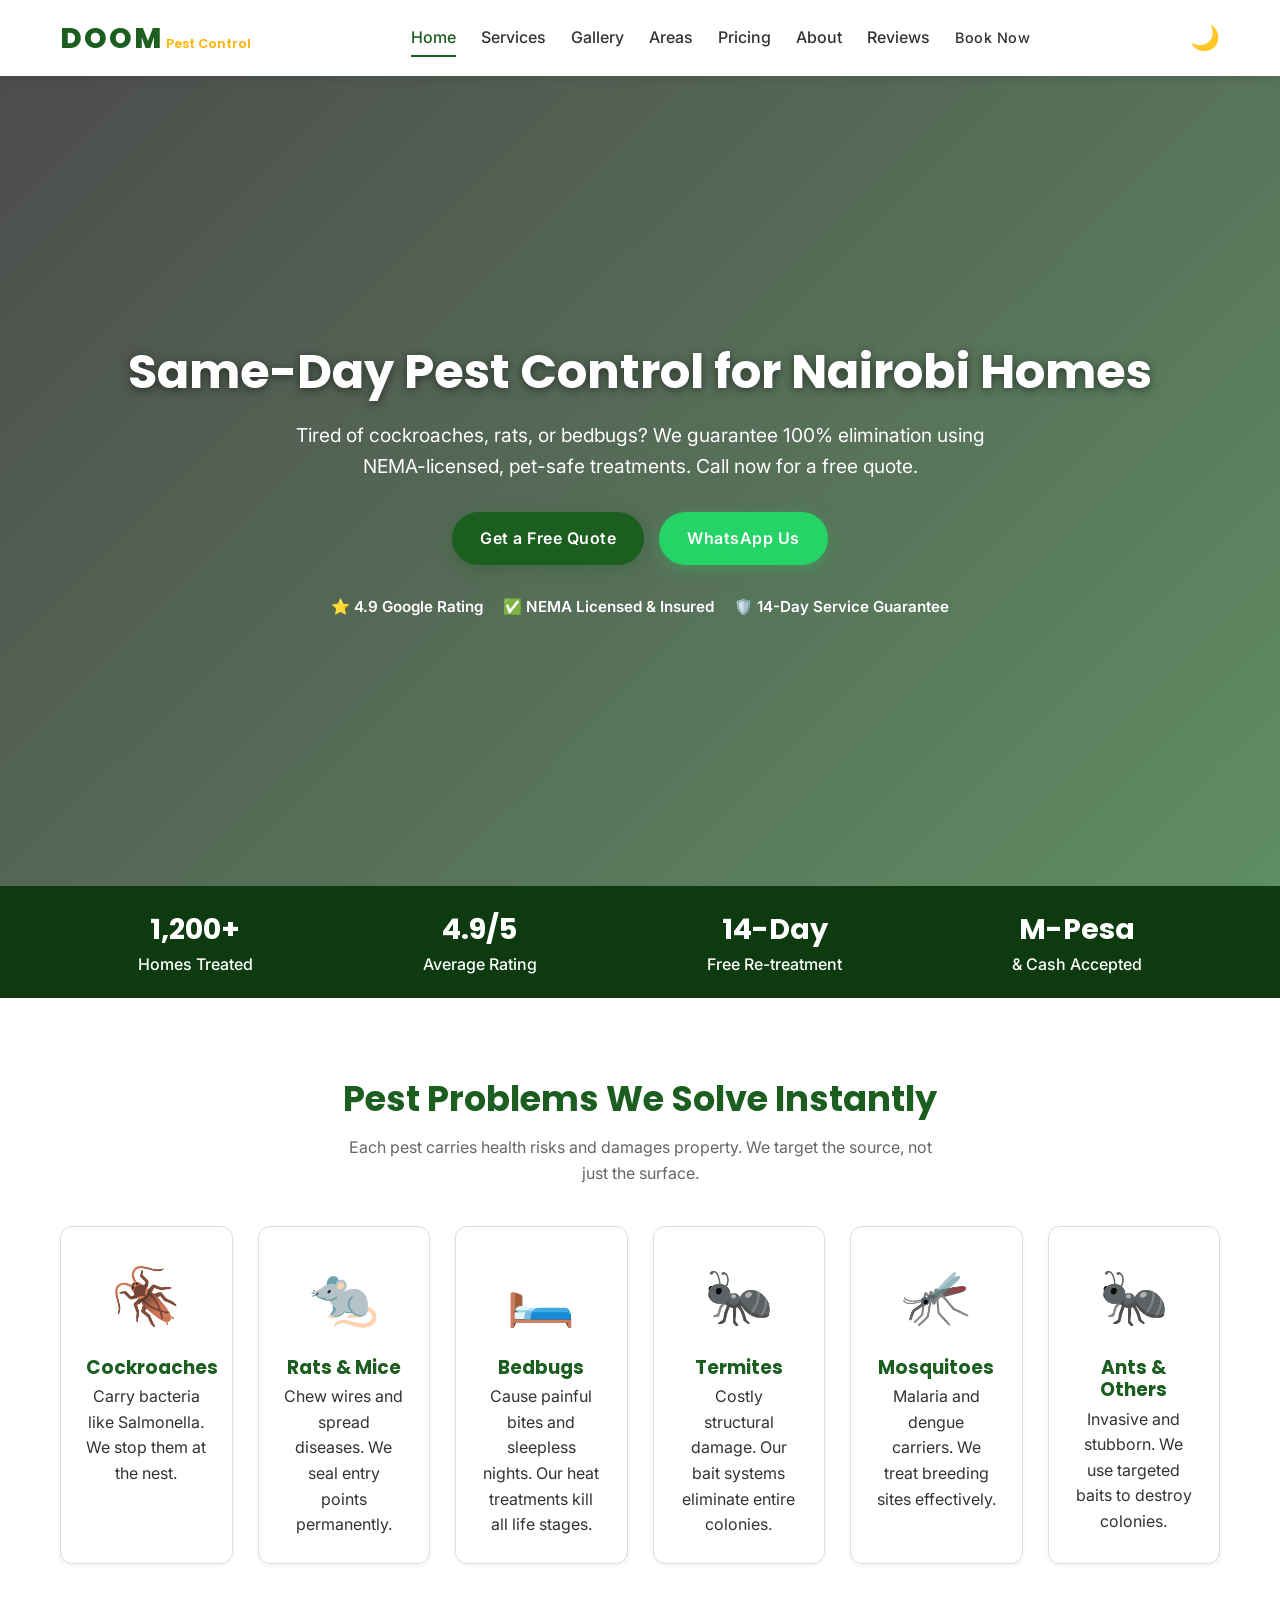
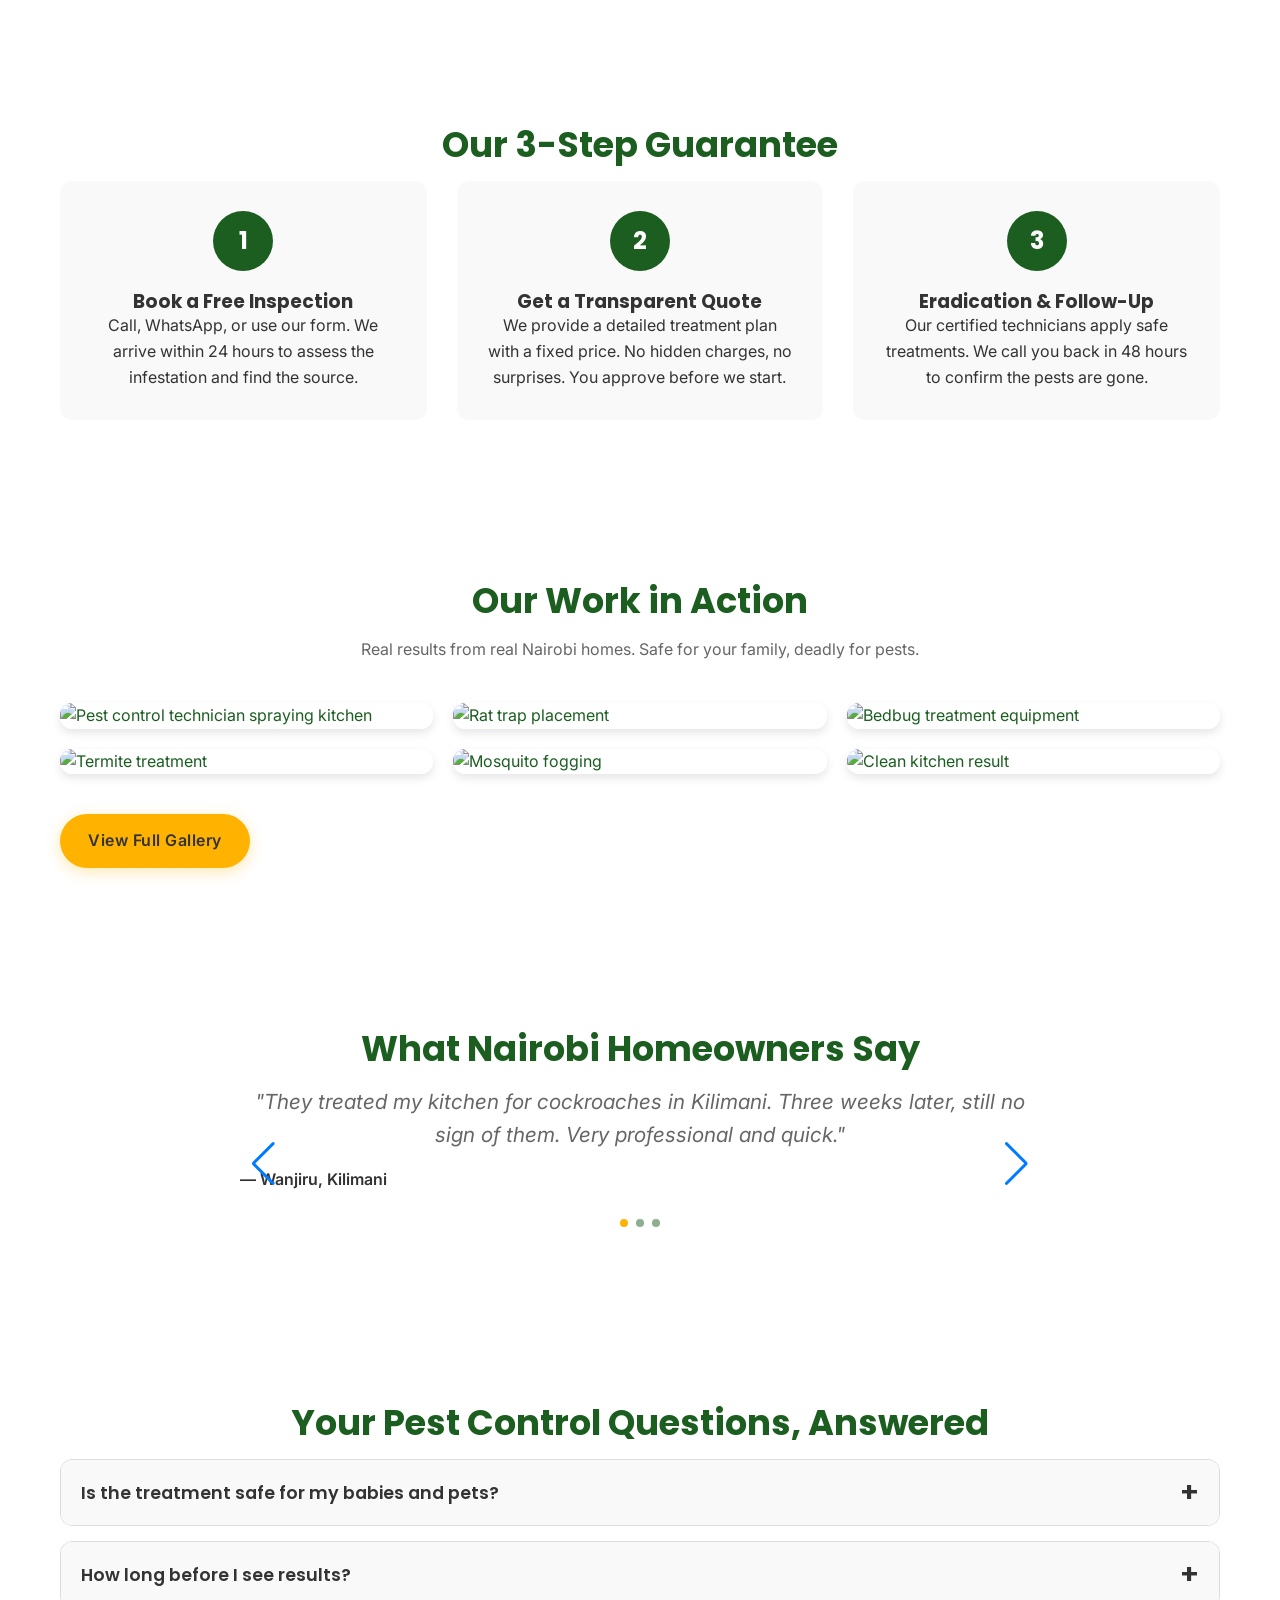
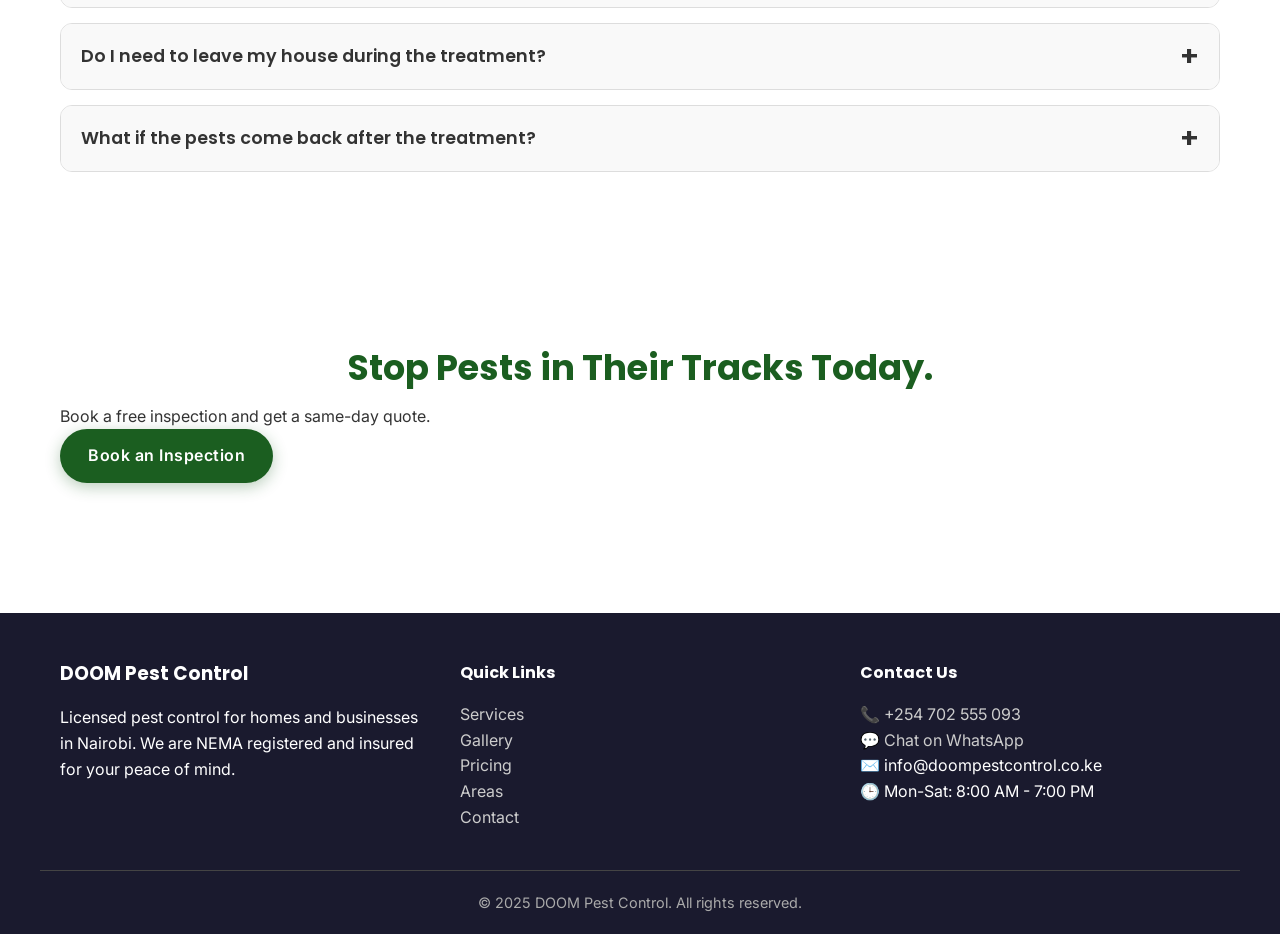
==== index.html @ 69a51a31 "Add files via upload" ====
<!DOCTYPE html>
<html lang="en">
<head>
    <meta charset="UTF-8">
    <meta name="viewport" content="width=device-width, initial-scale=1.0">
    <title>DOOM Pest Control Nairobi | Fast, Safe & Guaranteed</title>
    <meta name="description" content="Get rid of cockroaches, rats, bedbugs, termites and more in Nairobi. Same-day service, child & pet-safe treatments. Book a free inspection today.">
    <link rel="preconnect" href="https://fonts.googleapis.com">
    <link rel="preconnect" href="https://fonts.gstatic.com" crossorigin>
    <link href="https://fonts.googleapis.com/css2?family=Inter:wght@400;500;600&family=Poppins:wght@600;700;800&display=swap" rel="stylesheet">
    <link rel="stylesheet" href="https://cdn.jsdelivr.net/npm/glightbox/dist/css/glightbox.min.css">
    <link rel="stylesheet" href="https://cdn.jsdelivr.net/npm/swiper@11/swiper-bundle.min.css">
    <link rel="stylesheet" href="style.css">
    <script type="application/ld+json">
    {
        "@context": "https://schema.org",
        "@type": "PestControlService",
        "name": "DOOM Pest Control",
        "image": "https://www.doompestcontrol.co.ke/images/logo.png",
        "telephone": "+254702555093",
        "email": "info@doompestcontrol.co.ke",
        "address": {
            "@type": "PostalAddress",
            "addressLocality": "Nairobi",
            "addressCountry": "KE"
        },
        "areaServed": "Nairobi",
        "aggregateRating": {
            "@type": "AggregateRating",
            "ratingValue": "4.9",
            "reviewCount": "1200"
        }
    }
    </script>
</head>
<body>
    <div class="scroll-progress" id="scrollProgress"></div>

    <header class="site-header" id="siteHeader">
        <div class="container header-inner">
            <a href="index.html" class="logo">DOOM<span> Pest Control</span></a>
            <nav class="main-nav" id="mainNav">
                <ul>
                    <li><a href="index.html" class="active">Home</a></li>
                    <li><a href="services.html">Services</a></li>
                    <li><a href="gallery.html">Gallery</a></li>
                    <li><a href="areas.html">Areas</a></li>
                    <li><a href="pricing.html">Pricing</a></li>
                    <li><a href="about.html">About</a></li>
                    <li><a href="reviews.html">Reviews</a></li>
                    <li><a href="contact.html" class="btn btn-nav">Book Now</a></li>
                </ul>
            </nav>
            <div class="header-actions">
                <button class="dark-toggle" id="darkToggle" aria-label="Toggle dark mode">🌙</button>
                <button class="mobile-toggle" id="mobileToggle" aria-label="Menu">
                    <span></span><span></span><span></span>
                </button>
            </div>
        </div>
    </header>

    <section class="hero" id="hero">
        <div class="hero-bg" style="background-image: url('https://images.unsplash.com/photo-1584515933487-779824d29309?q=80&w=2070&auto=format&fit=crop');"></div>
        <div class="hero-overlay"></div>
        <div class="container hero-content">
            <h1 class="fade-in-up">Same-Day Pest Control for Nairobi Homes</h1>
            <p class="lead fade-in-up delay-1">Tired of cockroaches, rats, or bedbugs? We guarantee 100% elimination using NEMA-licensed, pet-safe treatments. Call now for a free quote.</p>
            <div class="hero-cta fade-in-up delay-2">
                <a href="contact.html" class="btn btn-primary">Get a Free Quote</a>
                <a href="https://wa.me/254702555093?text=Hello%2C%20I%20need%20pest%20control%20service" class="btn btn-whatsapp" target="_blank">WhatsApp Us</a>
            </div>
            <div class="trust-badges fade-in-up delay-3">
                <span>⭐ 4.9 Google Rating</span>
                <span>✅ NEMA Licensed & Insured</span>
                <span>🛡️ 14-Day Service Guarantee</span>
            </div>
        </div>
    </section>

    <section class="trust-bar">
        <div class="container trust-bar-inner">
            <span><strong>1,200+</strong> Homes Treated</span>
            <span><strong>4.9/5</strong> Average Rating</span>
            <span><strong>14-Day</strong> Free Re-treatment</span>
            <span><strong>M-Pesa</strong> & Cash Accepted</span>
        </div>
    </section>

    <section class="section common-pests reveal">
        <div class="container">
            <h2>Pest Problems We Solve Instantly</h2>
            <p class="section-subtitle">Each pest carries health risks and damages property. We target the source, not just the surface.</p>
            <div class="pest-grid">
                <a href="services.html#cockroaches" class="pest-card">
                    <div class="pest-icon">🪳</div>
                    <h3>Cockroaches</h3>
                    <p>Carry bacteria like Salmonella. We stop them at the nest.</p>
                </a>
                <a href="services.html#rats" class="pest-card">
                    <div class="pest-icon">🐀</div>
                    <h3>Rats & Mice</h3>
                    <p>Chew wires and spread diseases. We seal entry points permanently.</p>
                </a>
                <a href="services.html#bedbugs" class="pest-card">
                    <div class="pest-icon">🛏️</div>
                    <h3>Bedbugs</h3>
                    <p>Cause painful bites and sleepless nights. Our heat treatments kill all life stages.</p>
                </a>
                <a href="services.html#termites" class="pest-card">
                    <div class="pest-icon">🐜</div>
                    <h3>Termites</h3>
                    <p>Costly structural damage. Our bait systems eliminate entire colonies.</p>
                </a>
                <a href="services.html#mosquitoes" class="pest-card">
                    <div class="pest-icon">🦟</div>
                    <h3>Mosquitoes</h3>
                    <p>Malaria and dengue carriers. We treat breeding sites effectively.</p>
                </a>
                <a href="services.html#ants" class="pest-card">
                    <div class="pest-icon">🐜</div>
                    <h3>Ants & Others</h3>
                    <p>Invasive and stubborn. We use targeted baits to destroy colonies.</p>
                </a>
            </div>
        </div>
    </section>

    <section class="section how-it-works reveal">
        <div class="container">
            <h2>Our 3-Step Guarantee</h2>
            <div class="steps-grid">
                <div class="step">
                    <div class="step-number">1</div>
                    <h3>Book a Free Inspection</h3>
                    <p>Call, WhatsApp, or use our form. We arrive within 24 hours to assess the infestation and find the source.</p>
                </div>
                <div class="step">
                    <div class="step-number">2</div>
                    <h3>Get a Transparent Quote</h3>
                    <p>We provide a detailed treatment plan with a fixed price. No hidden charges, no surprises. You approve before we start.</p>
                </div>
                <div class="step">
                    <div class="step-number">3</div>
                    <h3>Eradication & Follow-Up</h3>
                    <p>Our certified technicians apply safe treatments. We call you back in 48 hours to confirm the pests are gone.</p>
                </div>
            </div>
        </div>
    </section>

    <section class="section gallery-section reveal">
        <div class="container">
            <h2>Our Work in Action</h2>
            <p class="section-subtitle">Real results from real Nairobi homes. Safe for your family, deadly for pests.</p>
            <div class="gallery-grid">
                <a href="images/gallery/work1.jpg" class="gallery-item" data-gallery="gallery" data-title="Cockroach treatment in Kilimani">
                    <img src="images/gallery/work1.jpg" alt="Pest control technician spraying kitchen" loading="lazy">
                    <div class="gallery-overlay">🔍</div>
                </a>
                <a href="images/gallery/work2.jpg" class="gallery-item" data-gallery="gallery" data-title="Rat control in Westlands">
                    <img src="images/gallery/work2.jpg" alt="Rat trap placement" loading="lazy">
                    <div class="gallery-overlay">🔍</div>
                </a>
                <a href="images/gallery/work3.jpg" class="gallery-item" data-gallery="gallery" data-title="Bedbug heat treatment">
                    <img src="images/gallery/work3.jpg" alt="Bedbug treatment equipment" loading="lazy">
                    <div class="gallery-overlay">🔍</div>
                </a>
                <a href="images/gallery/work4.jpg" class="gallery-item" data-gallery="gallery" data-title="Termite prevention in Runda">
                    <img src="images/gallery/work4.jpg" alt="Termite treatment" loading="lazy">
                    <div class="gallery-overlay">🔍</div>
                </a>
                <a href="images/gallery/work5.jpg" class="gallery-item" data-gallery="gallery" data-title="Mosquito fogging in South C">
                    <img src="images/gallery/work5.jpg" alt="Mosquito fogging" loading="lazy">
                    <div class="gallery-overlay">🔍</div>
                </a>
                <a href="images/gallery/work6.jpg" class="gallery-item" data-gallery="gallery" data-title="Clean kitchen after treatment">
                    <img src="images/gallery/work6.jpg" alt="Clean kitchen result" loading="lazy">
                    <div class="gallery-overlay">🔍</div>
                </a>
            </div>
            <a href="gallery.html" class="btn btn-secondary">View Full Gallery</a>
        </div>
    </section>

    <section class="section testimonials-section reveal">
        <div class="container">
            <h2>What Nairobi Homeowners Say</h2>
            <div class="swiper testimonial-swiper">
                <div class="swiper-wrapper">
                    <div class="swiper-slide">
                        <blockquote>"They treated my kitchen for cockroaches in Kilimani. Three weeks later, still no sign of them. Very professional and quick."</blockquote>
                        <cite>— Wanjiru, Kilimani</cite>
                    </div>
                    <div class="swiper-slide">
                        <blockquote>"Excellent service! The technicians were on time and explained everything. Our bedbug problem is finally gone."</blockquote>
                        <cite>— David, South C</cite>
                    </div>
                    <div class="swiper-slide">
                        <blockquote>"I used them for rat control in my apartment. They sealed entry points and set baits. No more rats! Highly recommend."</blockquote>
                        <cite>— Amina, Westlands</cite>
                    </div>
                </div>
                <div class="swiper-pagination"></div>
                <div class="swiper-button-prev"></div>
                <div class="swiper-button-next"></div>
            </div>
        </div>
    </section>

    <section class="section faq-section reveal">
        <div class="container">
            <h2>Your Pest Control Questions, Answered</h2>
            <div class="faq">
                <div class="faq-item">
                    <button class="faq-question">Is the treatment safe for my babies and pets?</button>
                    <div class="faq-answer"><p>Absolutely. We use EPA-approved, child and pet-friendly products. We advise keeping children and pets out of the treated areas for 1-2 hours until the solution dries. Our technicians will explain all safety measures on-site.</p></div>
                </div>
                <div class="faq-item">
                    <button class="faq-question">How long before I see results?</button>
                    <div class="faq-answer"><p>For crawling insects like cockroaches and ants, you'll see a noticeable reduction within 24 hours. For bedbugs and termites, complete elimination may take 48 hours to 2 weeks depending on the life cycle. We always follow up to confirm.</p></div>
                </div>
                <div class="faq-item">
                    <button class="faq-question">Do I need to leave my house during the treatment?</button>
                    <div class="faq-answer"><p>For standard spraying, you can remain indoors but must stay away from treated surfaces. For heavy fumigation (rare), we recommend leaving for 2-3 hours. Our team will advise you based on your specific service.</p></div>
                </div>
                <div class="faq-item">
                    <button class="faq-question">What if the pests come back after the treatment?</button>
                    <div class="faq-answer"><p>We stand by our work with a 14-day (or longer, depending on the pest) service guarantee. If pests return within the warranty period, we will re-treat your home at no extra cost. We only consider the job done when you are pest-free.</p></div>
                </div>
            </div>
        </div>
    </section>

    <section class="section final-cta reveal">
        <div class="container">
            <h2>Stop Pests in Their Tracks Today.</h2>
            <p>Book a free inspection and get a same-day quote.</p>
            <a href="contact.html" class="btn btn-primary">Book an Inspection</a>
        </div>
    </section>

    <footer class="site-footer">
        <div class="container footer-grid">
            <div>
                <h3>DOOM Pest Control</h3>
                <p>Licensed pest control for homes and businesses in Nairobi. We are NEMA registered and insured for your peace of mind.</p>
            </div>
            <div>
                <h4>Quick Links</h4>
                <ul>
                    <li><a href="services.html">Services</a></li>
                    <li><a href="gallery.html">Gallery</a></li>
                    <li><a href="pricing.html">Pricing</a></li>
                    <li><a href="areas.html">Areas</a></li>
                    <li><a href="contact.html">Contact</a></li>
                </ul>
            </div>
            <div>
                <h4>Contact Us</h4>
                <p>📞 <a href="tel:+254702555093">+254 702 555 093</a></p>
                <p>💬 <a href="https://wa.me/254702555093">Chat on WhatsApp</a></p>
                <p>✉️ info@doompestcontrol.co.ke</p>
                <p>🕒 Mon-Sat: 8:00 AM - 7:00 PM</p>
            </div>
        </div>
        <div class="container copyright">
            <p>&copy; 2025 DOOM Pest Control. All rights reserved.</p>
        </div>
    </footer>

    <div class="mobile-cta">
        <a href="tel:+254702555093" class="btn btn-call">📞 Call Now</a>
        <a href="https://wa.me/254702555093?text=Hello%2C%20I%20need%20pest%20control%20service" class="btn btn-whatsapp">💬 WhatsApp</a>
    </div>

    <button class="scroll-top" id="scrollTop" aria-label="Scroll to top">↑</button>

    <script src="https://cdn.jsdelivr.net/npm/glightbox/dist/js/glightbox.min.js"></script>
    <script src="https://cdn.jsdelivr.net/npm/swiper@11/swiper-bundle.min.js"></script>
    <script src="script.js"></script>
</body>
</html>
---- style.css ----
/* ===== CSS Variables ===== */
:root {
    --primary: #1b5e20;
    --primary-light: #4caf50;
    --primary-dark: #0d3b0f;
    --secondary: #ffb300;
    --accent: #d32f2f;
    --text: #333;
    --text-light: #666;
    --bg-light: #f9f9f9;
    --white: #ffffff;
    --whatsapp: #25D366;
    --dark-bg: #121212;
    --dark-card: #1e1e1e;
    --dark-text: #e0e0e0;
    --shadow: 0 4px 20px rgba(0,0,0,0.1);
    --radius: 12px;
    --max-width: 1200px;
    --font-heading: 'Poppins', sans-serif;
    --font-body: 'Inter', sans-serif;
}

/* ===== Dark Mode (applied via .dark class on body) ===== */
body.dark {
    --text: #e0e0e0;
    --text-light: #b0b0b0;
    --bg-light: #1e1e1e;
    --white: #121212;
    --primary: #4caf50;
    --primary-dark: #2e7d32;
    --shadow: 0 4px 20px rgba(0,0,0,0.5);
    background: var(--dark-bg);
    color: var(--dark-text);
}

/* ===== Reset & Base ===== */
* {
    margin: 0;
    padding: 0;
    box-sizing: border-box;
}

body {
    font-family: var(--font-body);
    color: var(--text);
    line-height: 1.6;
    background: var(--white);
    overflow-x: hidden;
    transition: background 0.3s, color 0.3s;
}

.container {
    max-width: var(--max-width);
    margin: 0 auto;
    padding: 0 20px;
}

a {
    color: var(--primary);
    text-decoration: none;
    transition: color 0.3s;
}

img {
    max-width: 100%;
    height: auto;
}

h1, h2, h3, h4 {
    font-family: var(--font-heading);
    font-weight: 700;
    line-height: 1.2;
}

/* ===== Scroll Progress Bar ===== */
.scroll-progress {
    position: fixed;
    top: 0;
    left: 0;
    width: 0%;
    height: 4px;
    background: var(--secondary);
    z-index: 10000;
    transition: width 0.1s linear;
}

/* ===== Buttons ===== */
.btn {
    display: inline-block;
    padding: 14px 28px;
    border-radius: 50px;
    font-weight: 600;
    text-align: center;
    cursor: pointer;
    transition: all 0.3s ease;
    border: none;
    text-decoration: none;
    font-size: 1rem;
    letter-spacing: 0.5px;
}

.btn-primary {
    background: var(--primary);
    color: white;
    box-shadow: 0 4px 15px rgba(27,94,32,0.3);
}

.btn-primary:hover {
    background: var(--primary-dark);
    transform: translateY(-3px);
    box-shadow: 0 6px 20px rgba(27,94,32,0.4);
}

.btn-secondary {
    background: var(--secondary);
    color: #333;
    box-shadow: 0 4px 15px rgba(255,179,0,0.3);
}

.btn-secondary:hover {
    background: #ffa000;
    transform: translateY(-3px);
}

.btn-whatsapp {
    background: var(--whatsapp);
    color: white;
    box-shadow: 0 4px 15px rgba(37,211,102,0.3);
}

.btn-whatsapp:hover {
    background: #128C7E;
    transform: translateY(-3px);
}

.btn-call {
    background: #2196F3;
    color: white;
}

.btn-nav {
    padding: 10px 20px;
    font-size: 0.9rem;
}

/* ===== Header ===== */
.site-header {
    background: var(--white);
    box-shadow: 0 2px 10px rgba(0,0,0,0.1);
    position: sticky;
    top: 0;
    z-index: 1000;
    transition: background 0.3s, box-shadow 0.3s;
}

.header-inner {
    display: flex;
    justify-content: space-between;
    align-items: center;
    padding: 15px 20px;
    gap: 20px;
}

.logo {
    font-family: var(--font-heading);
    font-size: 1.8rem;
    font-weight: 800;
    color: var(--primary);
    letter-spacing: 2px;
}

.logo span {
    color: var(--secondary);
    font-size: 0.8rem;
    letter-spacing: 0;
    font-weight: 600;
}

.main-nav ul {
    list-style: none;
    display: flex;
    gap: 25px;
    align-items: center;
}

.main-nav a {
    color: var(--text);
    font-weight: 500;
    padding: 8px 0;
    border-bottom: 2px solid transparent;
    transition: border-color 0.3s, color 0.3s;
}

.main-nav a:hover,
.main-nav a.active {
    border-bottom-color: var(--primary);
    color: var(--primary);
}

.header-actions {
    display: flex;
    align-items: center;
    gap: 15px;
}

.dark-toggle {
    background: none;
    border: none;
    font-size: 1.5rem;
    cursor: pointer;
    transition: transform 0.3s;
}

.dark-toggle:hover {
    transform: rotate(20deg);
}

.mobile-toggle {
    display: none;
    background: none;
    border: none;
    cursor: pointer;
    flex-direction: column;
    gap: 5px;
}

.mobile-toggle span {
    width: 25px;
    height: 3px;
    background: var(--text);
    border-radius: 3px;
    transition: all 0.3s;
}

.mobile-toggle.active span:nth-child(1) {
    transform: rotate(45deg) translate(5px, 5px);
}
.mobile-toggle.active span:nth-child(2) {
    opacity: 0;
}
.mobile-toggle.active span:nth-child(3) {
    transform: rotate(-45deg) translate(5px, -5px);
}

/* ===== Hero ===== */
.hero {
    position: relative;
    min-height: 90vh;
    display: flex;
    align-items: center;
    justify-content: center;
    text-align: center;
    padding: 80px 0;
    overflow: hidden;
}

.hero-bg {
    position: absolute;
    top: 0;
    left: 0;
    width: 100%;
    height: 100%;
    background-size: cover;
    background-position: center;
    animation: kenBurns 20s ease infinite;
    z-index: 1;
}

@keyframes kenBurns {
    0% { transform: scale(1); }
    50% { transform: scale(1.1); }
    100% { transform: scale(1); }
}

.hero-overlay {
    position: absolute;
    top: 0;
    left: 0;
    width: 100%;
    height: 100%;
    background: linear-gradient(135deg, rgba(0,0,0,0.7), rgba(27,94,32,0.7));
    z-index: 2;
}

.hero-content {
    position: relative;
    z-index: 3;
    color: white;
}

.hero h1 {
    font-size: 3rem;
    margin-bottom: 20px;
    text-shadow: 0 2px 10px rgba(0,0,0,0.5);
}

.hero .lead {
    font-size: 1.2rem;
    max-width: 700px;
    margin: 0 auto 30px;
    opacity: 0.9;
}

.hero-cta {
    display: flex;
    gap: 15px;
    justify-content: center;
    flex-wrap: wrap;
    margin-bottom: 30px;
}

.trust-badges {
    display: flex;
    gap: 20px;
    justify-content: center;
    flex-wrap: wrap;
    font-weight: 600;
    font-size: 0.95rem;
    opacity: 0.9;
}

/* ===== Trust Bar ===== */
.trust-bar {
    background: var(--primary-dark);
    color: white;
    padding: 20px 0;
}

.trust-bar-inner {
    display: flex;
    justify-content: space-around;
    flex-wrap: wrap;
    gap: 15px;
}

.trust-bar span {
    font-weight: 500;
    text-align: center;
}

.trust-bar strong {
    font-size: 1.8rem;
    display: block;
    font-family: var(--font-heading);
}

/* ===== Sections ===== */
.section {
    padding: 80px 0;
}

.section h2 {
    text-align: center;
    margin-bottom: 15px;
    font-size: 2.2rem;
    color: var(--primary);
}

.section-subtitle {
    text-align: center;
    max-width: 600px;
    margin: 0 auto 40px;
    color: var(--text-light);
}

.page-hero {
    background: var(--bg-light);
    padding: 60px 0;
    text-align: center;
}

.page-hero h1 {
    font-size: 2.5rem;
    color: var(--primary-dark);
}

/* ===== Pest Grid ===== */
.pest-grid {
    display: grid;
    grid-template-columns: repeat(auto-fit, minmax(170px, 1fr));
    gap: 25px;
}

.pest-card {
    background: var(--white);
    border: 1px solid #ddd;
    border-radius: var(--radius);
    padding: 25px;
    text-align: center;
    transition: all 0.3s ease;
    color: var(--text);
    box-shadow: 0 2px 5px rgba(0,0,0,0.05);
}

.pest-card:hover {
    transform: translateY(-10px);
    box-shadow: var(--shadow);
    border-color: var(--primary);
}

.pest-icon {
    font-size: 3.5rem;
    margin-bottom: 15px;
}

.pest-card h3 {
    margin-bottom: 5px;
    color: var(--primary);
}

/* ===== Steps ===== */
.steps-grid {
    display: grid;
    grid-template-columns: repeat(auto-fit, minmax(250px, 1fr));
    gap: 30px;
}

.step {
    text-align: center;
    padding: 30px;
    background: var(--bg-light);
    border-radius: var(--radius);
    transition: transform 0.3s, box-shadow 0.3s;
}

.step:hover {
    transform: translateY(-5px);
    box-shadow: var(--shadow);
}

.step-number {
    width: 60px;
    height: 60px;
    background: var(--primary);
    color: white;
    border-radius: 50%;
    display: flex;
    align-items: center;
    justify-content: center;
    font-size: 1.5rem;
    font-weight: bold;
    margin: 0 auto 20px;
    font-family: var(--font-heading);
}

/* ===== Gallery ===== */
.gallery-grid {
    display: grid;
    grid-template-columns: repeat(auto-fit, minmax(280px, 1fr));
    gap: 20px;
    margin-bottom: 40px;
}

.gallery-item {
    position: relative;
    overflow: hidden;
    border-radius: var(--radius);
    display: block;
    box-shadow: 0 4px 10px rgba(0,0,0,0.1);
    transition: box-shadow 0.3s;
}

.gallery-item img {
    width: 100%;
    height: 220px;
    object-fit: cover;
    transition: transform 0.5s ease;
}

.gallery-item:hover img {
    transform: scale(1.08);
}

.gallery-overlay {
    position: absolute;
    top: 0;
    left: 0;
    width: 100%;
    height: 100%;
    background: rgba(0,0,0,0.5);
    display: flex;
    align-items: center;
    justify-content: center;
    color: white;
    font-size: 2rem;
    opacity: 0;
    transition: opacity 0.3s;
}

.gallery-item:hover .gallery-overlay {
    opacity: 1;
}

/* ===== Testimonials Swiper ===== */
.testimonial-swiper {
    max-width: 800px;
    margin: 0 auto;
    padding-bottom: 50px;
}

.swiper-slide blockquote {
    font-size: 1.3rem;
    font-style: italic;
    color: var(--text-light);
    text-align: center;
    line-height: 1.6;
}

.swiper-slide cite {
    display: block;
    margin-top: 15px;
    font-style: normal;
    font-weight: 600;
    color: var(--text);
}

.swiper-pagination-bullet {
    background: var(--primary);
    opacity: 0.5;
}

.swiper-pagination-bullet-active {
    opacity: 1;
    background: var(--secondary);
}

/* ===== Areas ===== */
.areas-list {
    text-align: center;
    max-width: 700px;
    margin: 0 auto 30px;
    color: var(--text-light);
}

.areas-grid {
    display: grid;
    grid-template-columns: repeat(auto-fit, minmax(200px, 1fr));
    gap: 15px;
    margin-bottom: 30px;
}

.areas-grid div {
    background: var(--bg-light);
    padding: 15px;
    border-radius: var(--radius);
    text-align: center;
    font-weight: 500;
    transition: all 0.3s;
}

.areas-grid div:hover {
    background: #e0f2f1;
    transform: translateY(-3px);
    box-shadow: var(--shadow);
}

/* ===== Pricing ===== */
.pricing-table {
    width: 100%;
    border-collapse: collapse;
    margin-bottom: 30px;
    box-shadow: var(--shadow);
    border-radius: var(--radius);
    overflow: hidden;
}

.pricing-table th,
.pricing-table td {
    padding: 15px;
    border: 1px solid #ddd;
    text-align: left;
}

.pricing-table th {
    background: var(--primary);
    color: white;
    font-family: var(--font-heading);
}

.pricing-table tr:nth-child(even) {
    background: var(--bg-light);
}

.pricing-table tr:hover {
    background: #e8f5e9;
}

.plans-grid {
    display: grid;
    grid-template-columns: repeat(auto-fit, minmax(220px, 1fr));
    gap: 25px;
    margin: 20px 0;
}

.plan {
    background: var(--bg-light);
    padding: 30px;
    border-radius: var(--radius);
    text-align: center;
    transition: transform 0.3s, box-shadow 0.3s;
}

.plan:hover {
    transform: translateY(-8px);
    box-shadow: var(--shadow);
}

.offer-box {
    background: #fff3e0;
    border-left: 5px solid var(--secondary);
    padding: 25px;
    margin: 30px 0;
    border-radius: var(--radius);
    animation: pulse 2s infinite;
}

@keyframes pulse {
    0% { box-shadow: 0 0 0 0 rgba(255,179,0,0.4); }
    70% { box-shadow: 0 0 0 15px rgba(255,179,0,0); }
    100% { box-shadow: 0 0 0 0 rgba(255,179,0,0); }
}

/* ===== Reviews ===== */
.review-card {
    background: var(--bg-light);
    padding: 25px;
    border-radius: var(--radius);
    margin-bottom: 25px;
    transition: transform 0.3s, box-shadow 0.3s;
    border: 1px solid #eee;
}

.review-card:hover {
    transform: translateY(-5px);
    box-shadow: var(--shadow);
}

.reviewer {
    font-weight: 600;
    margin-top: 15px;
    text-align: right;
    color: var(--primary);
}

/* ===== Contact ===== */
.contact-grid {
    display: grid;
    grid-template-columns: 1fr 1fr;
    gap: 50px;
    align-items: start;
}

.form-group {
    margin-bottom: 20px;
}

.form-group label {
    display: block;
    font-weight: 600;
    margin-bottom: 8px;
    color: var(--text);
}

.form-group input,
.form-group select,
.form-group textarea {
    width: 100%;
    padding: 12px 15px;
    border: 1px solid #ccc;
    border-radius: var(--radius);
    font-family: inherit;
    font-size: 1rem;
    transition: border-color 0.3s, box-shadow 0.3s;
    background: var(--white);
    color: var(--text);
}

.form-group input:focus,
.form-group select:focus,
.form-group textarea:focus {
    outline: none;
    border-color: var(--primary);
    box-shadow: 0 0 0 3px rgba(27,94,32,0.1);
}

.form-success {
    background: #e8f5e9;
    border: 1px solid #c8e6c9;
    padding: 20px;
    border-radius: var(--radius);
    margin-top: 20px;
    color: #2e7d32;
    font-weight: 600;
    text-align: center;
}

/* ===== Footer ===== */
.site-footer {
    background: #1a1a2e;
    color: #fff;
    padding: 50px 0 0;
    margin-top: 50px;
}

.footer-grid {
    display: grid;
    grid-template-columns: repeat(auto-fit, minmax(220px, 1fr));
    gap: 40px;
    margin-bottom: 40px;
}

.site-footer h3,
.site-footer h4 {
    margin-bottom: 20px;
    color: #fff;
}

.site-footer ul {
    list-style: none;
}

.site-footer a {
    color: #ccc;
    transition: color 0.3s;
}

.site-footer a:hover {
    color: #fff;
}

.copyright {
    border-top: 1px solid #444;
    padding: 20px 0;
    text-align: center;
    font-size: 0.9rem;
    color: #aaa;
}

/* ===== Mobile Sticky CTA ===== */
.mobile-cta {
    display: none;
    position: fixed;
    bottom: 0;
    left: 0;
    right: 0;
    background: var(--white);
    box-shadow: 0 -2px 10px rgba(0,0,0,0.1);
    z-index: 998;
    padding: 10px 15px;
    gap: 10px;
    align-items: center;
}

.mobile-cta .btn {
    flex: 1;
    text-align: center;
    padding: 12px 10px;
    font-size: 0.9rem;
}

/* ===== Scroll Top Button ===== */
.scroll-top {
    position: fixed;
    bottom: 100px;
    right: 30px;
    width: 50px;
    height: 50px;
    background: var(--primary);
    color: white;
    border: none;
    border-radius: 50%;
    cursor: pointer;
    font-size: 1.5rem;
    box-shadow: 0 4px 15px rgba(0,0,0,0.2);
    z-index: 997;
    opacity: 0;
    visibility: hidden;
    transition: opacity 0.3s, visibility 0.3s, transform 0.3s;
    display: flex;
    align-items: center;
    justify-content: center;
}

.scroll-top.visible {
    opacity: 1;
    visibility: visible;
}

.scroll-top:hover {
    transform: translateY(-5px);
}

/* ===== FAQ ===== */
.faq-item {
    margin-bottom: 15px;
    border: 1px solid #ddd;
    border-radius: var(--radius);
    overflow: hidden;
    transition: box-shadow 0.3s;
    background: var(--white);
}

.faq-item.active {
    box-shadow: var(--shadow);
    border-color: var(--primary);
}

.faq-question {
    background: var(--bg-light);
    padding: 18px 20px;
    width: 100%;
    text-align: left;
    font-weight: 600;
    border: none;
    cursor: pointer;
    font-size: 1.1rem;
    display: flex;
    justify-content: space-between;
    align-items: center;
    font-family: var(--font-heading);
    transition: background 0.3s;
    color: var(--text);
}

.faq-question:hover {
    background: #eceff1;
}

.faq-question::after {
    content: '+';
    font-size: 1.8rem;
    transition: transform 0.3s;
    line-height: 1;
}

.faq-item.active .faq-question::after {
    transform: rotate(45deg);
}

.faq-answer {
    padding: 0 20px;
    max-height: 0;
    overflow: hidden;
    transition: max-height 0.4s ease, padding 0.4s ease;
}

.faq-answer.open {
    padding: 20px;
    max-height: 1000px;
}

/* ===== Reveal Animations ===== */
.reveal {
    opacity: 0;
    transform: translateY(30px);
    transition: opacity 0.6s ease, transform 0.6s ease;
}

.reveal.visible {
    opacity: 1;
    transform: translateY(0);
}

.fade-in-up {
    animation: fadeInUp 0.8s ease forwards;
}

.delay-1 { animation-delay: 0.2s; }
.delay-2 { animation-delay: 0.4s; }
.delay-3 { animation-delay: 0.6s; }

@keyframes fadeInUp {
    from { opacity: 0; transform: translateY(30px); }
    to { opacity: 1; transform: translateY(0); }
}

/* ===== Responsive ===== */
@media (max-width: 992px) {
    .header-inner {
        flex-wrap: wrap;
    }
    .main-nav {
        display: none;
        width: 100%;
        order: 3;
        animation: slideDown 0.3s ease;
    }
    .main-nav.open {
        display: block;
    }
    .main-nav ul {
        flex-direction: column;
        gap: 0;
        padding: 10px 0;
        align-items: center;
    }
    .main-nav li {
        width: 100%;
        text-align: center;
    }
    .main-nav a {
        display: block;
        padding: 12px;
    }
    .mobile-toggle {
        display: flex;
    }
    .hero h1 {
        font-size: 2.2rem;
    }
    .contact-grid {
        grid-template-columns: 1fr;
    }
    .mobile-cta {
        display: flex;
    }
    .scroll-top {
        bottom: 140px;
    }
}

@media (max-width: 576px) {
    .hero {
        min-height: 80vh;
        padding: 60px 0;
    }
    .hero h1 {
        font-size: 1.8rem;
    }
    .trust-badges {
        font-size: 0.8rem;
        gap: 10px;
    }
    .section {
        padding: 50px 0;
    }
    .section h2 {
        font-size: 1.8rem;
    }
}

@keyframes slideDown {
    from { opacity: 0; transform: translateY(-10px); }
    to { opacity: 1; transform: translateY(0); }
}
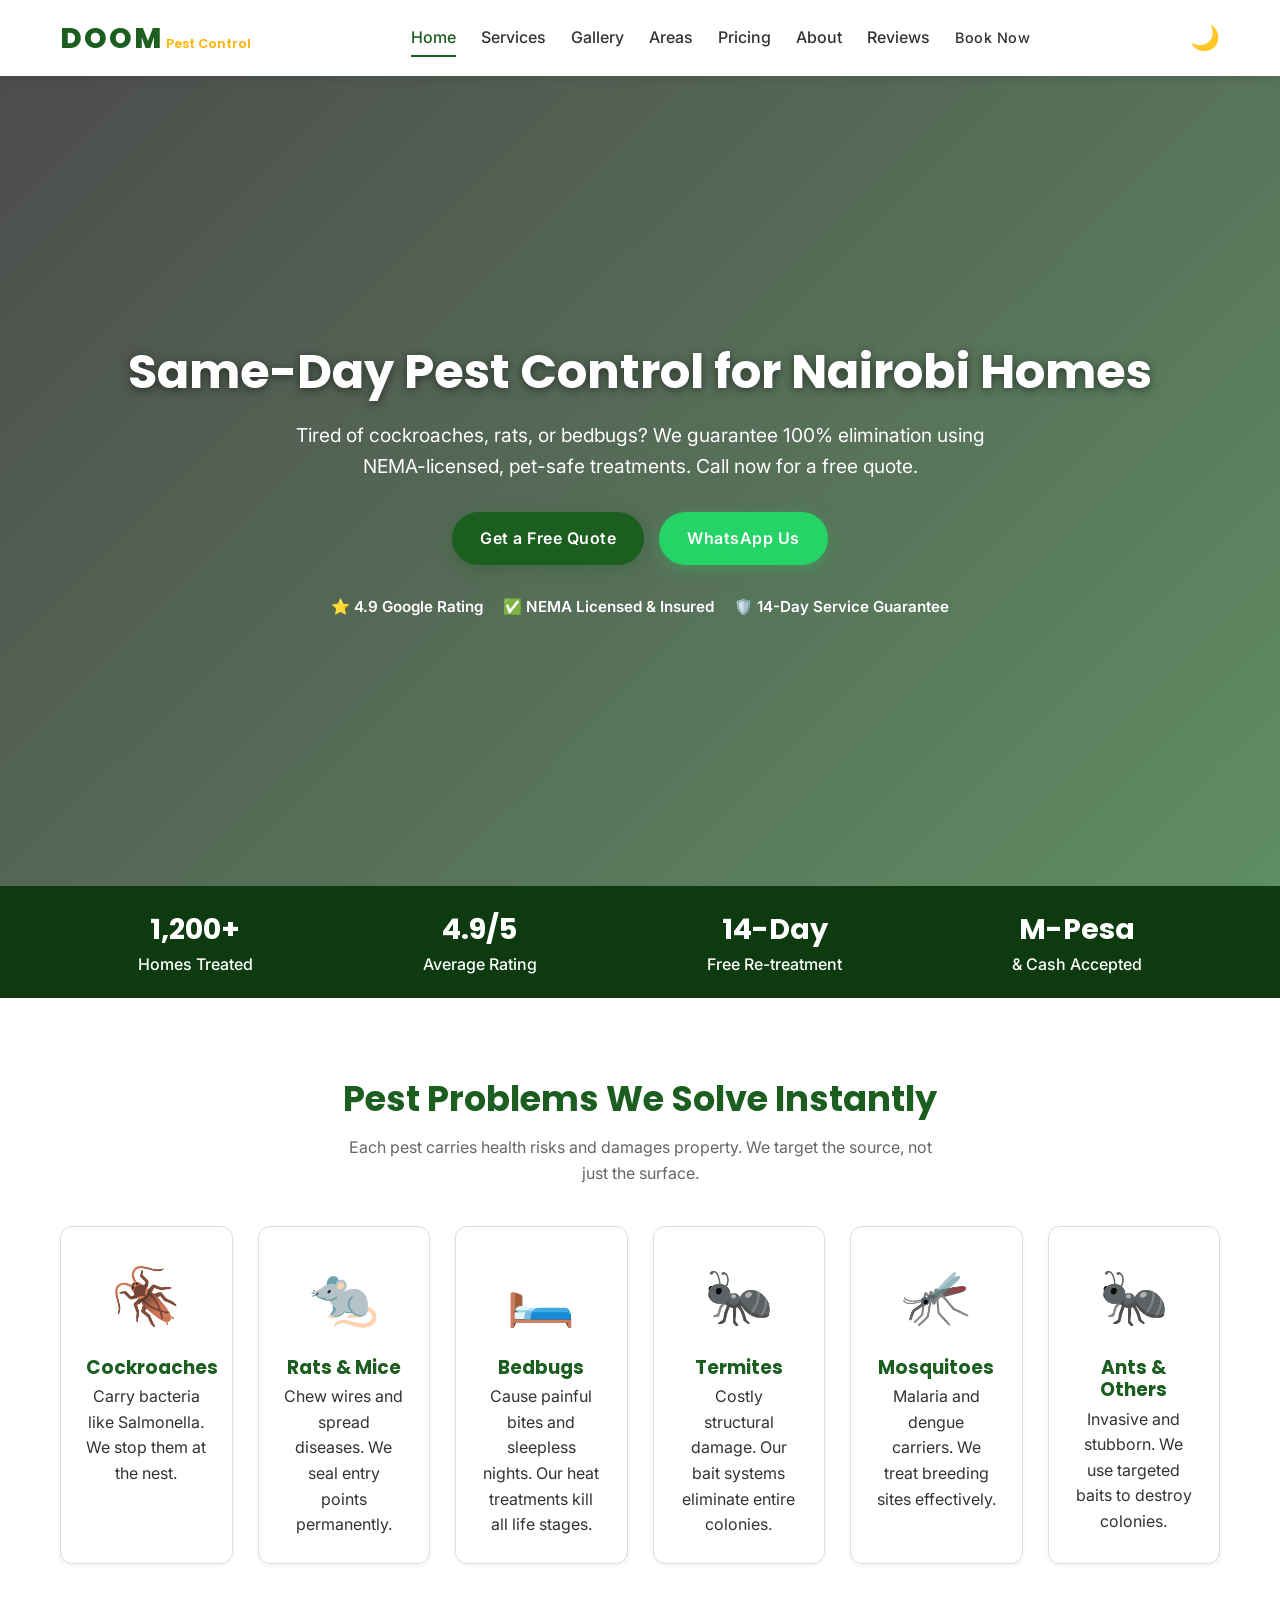
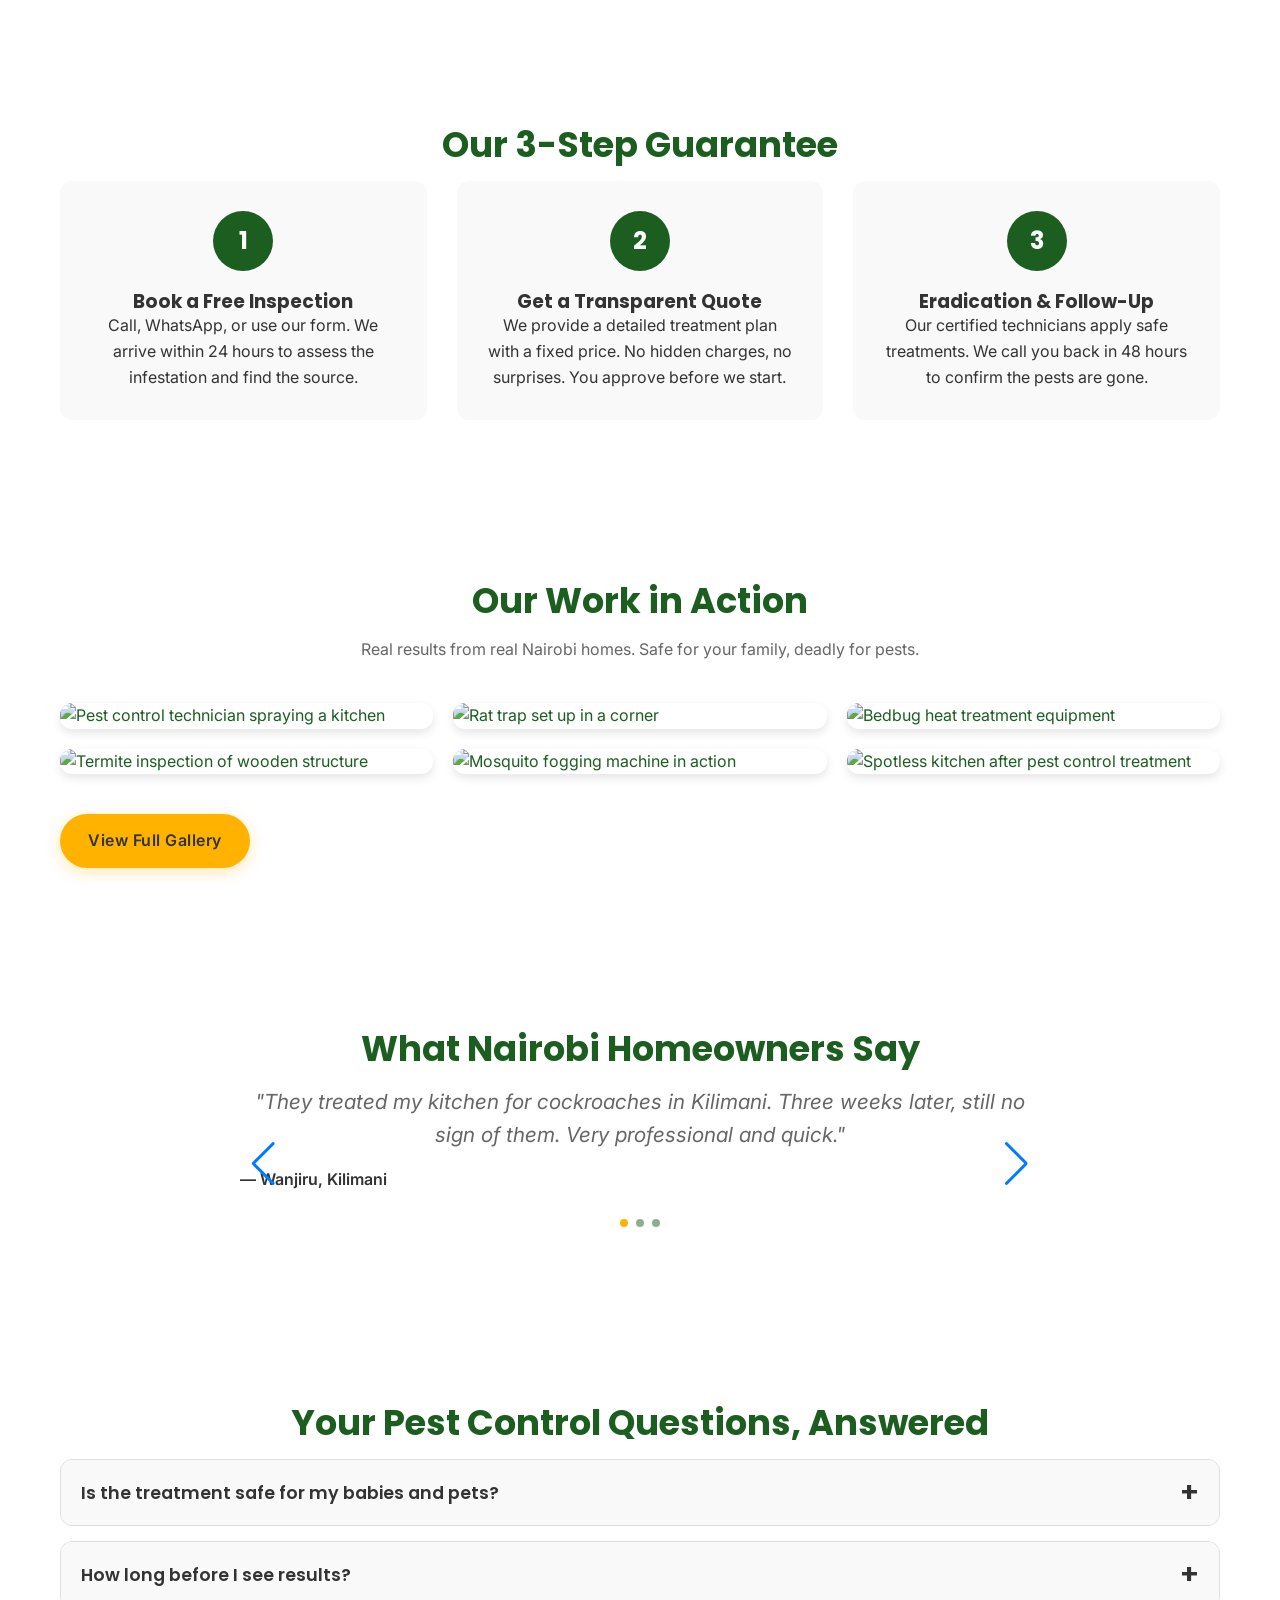
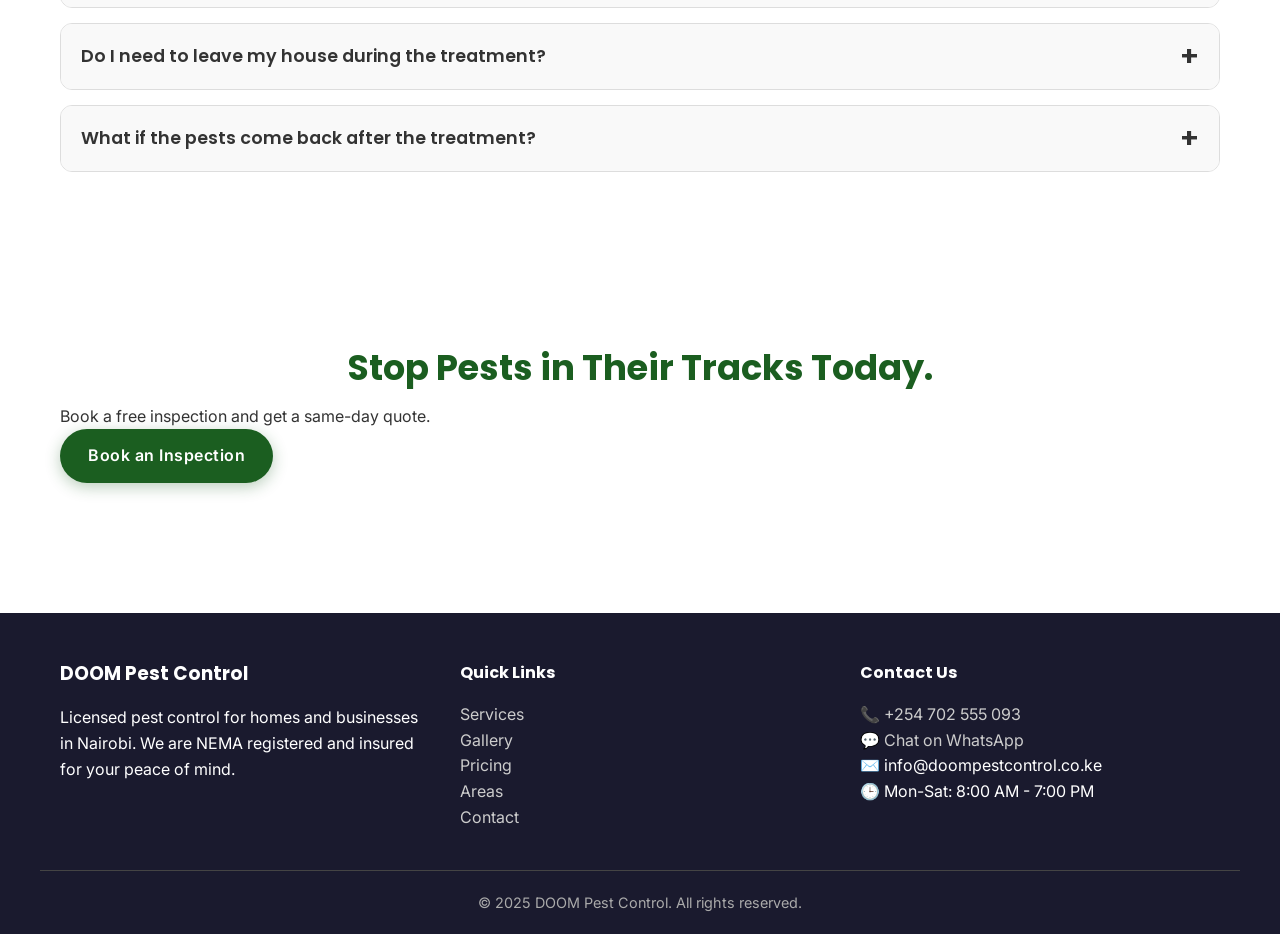
==== commit 2f11274a: "Add files via upload" ====
--- a/index.html
+++ b/index.html
@@ -61,7 +61,7 @@
     </header>
 
     <section class="hero" id="hero">
-        <div class="hero-bg" style="background-image: url('https://images.unsplash.com/photo-1584515933487-779824d29309?q=80&w=2070&auto=format&fit=crop');"></div>
+        <div class="hero-bg" style="background-image: url('https://images.unsplash.com/photo-1581578731548-c64695cc6952?q=80&w=2070&auto=format&fit=crop');"></div>
         <div class="hero-overlay"></div>
         <div class="container hero-content">
             <h1 class="fade-in-up">Same-Day Pest Control for Nairobi Homes</h1>
@@ -154,28 +154,28 @@
             <h2>Our Work in Action</h2>
             <p class="section-subtitle">Real results from real Nairobi homes. Safe for your family, deadly for pests.</p>
             <div class="gallery-grid">
-                <a href="images/gallery/work1.jpg" class="gallery-item" data-gallery="gallery" data-title="Cockroach treatment in Kilimani">
-                    <img src="images/gallery/work1.jpg" alt="Pest control technician spraying kitchen" loading="lazy">
-                    <div class="gallery-overlay">🔍</div>
-                </a>
-                <a href="images/gallery/work2.jpg" class="gallery-item" data-gallery="gallery" data-title="Rat control in Westlands">
-                    <img src="images/gallery/work2.jpg" alt="Rat trap placement" loading="lazy">
-                    <div class="gallery-overlay">🔍</div>
-                </a>
-                <a href="images/gallery/work3.jpg" class="gallery-item" data-gallery="gallery" data-title="Bedbug heat treatment">
-                    <img src="images/gallery/work3.jpg" alt="Bedbug treatment equipment" loading="lazy">
-                    <div class="gallery-overlay">🔍</div>
-                </a>
-                <a href="images/gallery/work4.jpg" class="gallery-item" data-gallery="gallery" data-title="Termite prevention in Runda">
-                    <img src="images/gallery/work4.jpg" alt="Termite treatment" loading="lazy">
-                    <div class="gallery-overlay">🔍</div>
-                </a>
-                <a href="images/gallery/work5.jpg" class="gallery-item" data-gallery="gallery" data-title="Mosquito fogging in South C">
-                    <img src="images/gallery/work5.jpg" alt="Mosquito fogging" loading="lazy">
-                    <div class="gallery-overlay">🔍</div>
-                </a>
-                <a href="images/gallery/work6.jpg" class="gallery-item" data-gallery="gallery" data-title="Clean kitchen after treatment">
-                    <img src="images/gallery/work6.jpg" alt="Clean kitchen result" loading="lazy">
+                <a href="https://images.unsplash.com/photo-1581578731548-c64695cc6952?w=1200&auto=format&fit=crop" class="gallery-item" data-gallery="gallery" data-title="Cockroach treatment – technician spraying kitchen in Kilimani">
+                    <img src="https://images.unsplash.com/photo-1581578731548-c64695cc6952?w=400&auto=format&fit=crop" alt="Pest control technician spraying a kitchen" loading="lazy">
+                    <div class="gallery-overlay">🔍</div>
+                </a>
+                <a href="https://images.unsplash.com/photo-1584622650111-993a426fbf0a?w=1200&auto=format&fit=crop" class="gallery-item" data-gallery="gallery" data-title="Rat control – trap placement in Westlands">
+                    <img src="https://images.unsplash.com/photo-1584622650111-993a426fbf0a?w=400&auto=format&fit=crop" alt="Rat trap set up in a corner" loading="lazy">
+                    <div class="gallery-overlay">🔍</div>
+                </a>
+                <a href="https://images.unsplash.com/photo-1558618666-fcd25c85cd64?w=1200&auto=format&fit=crop" class="gallery-item" data-gallery="gallery" data-title="Bedbug heat treatment – professional equipment in use">
+                    <img src="https://images.unsplash.com/photo-1558618666-fcd25c85cd64?w=400&auto=format&fit=crop" alt="Bedbug heat treatment equipment" loading="lazy">
+                    <div class="gallery-overlay">🔍</div>
+                </a>
+                <a href="https://images.unsplash.com/photo-1522708323590-d24dbb6b0267?w=1200&auto=format&fit=crop" class="gallery-item" data-gallery="gallery" data-title="Termite prevention – inspecting wood in Runda">
+                    <img src="https://images.unsplash.com/photo-1522708323590-d24dbb6b0267?w=400&auto=format&fit=crop" alt="Termite inspection of wooden structure" loading="lazy">
+                    <div class="gallery-overlay">🔍</div>
+                </a>
+                <a href="https://images.unsplash.com/photo-1583608205776-bfd35f0d9f83?w=1200&auto=format&fit=crop" class="gallery-item" data-gallery="gallery" data-title="Mosquito fogging in South C">
+                    <img src="https://images.unsplash.com/photo-1583608205776-bfd35f0d9f83?w=400&auto=format&fit=crop" alt="Mosquito fogging machine in action" loading="lazy">
+                    <div class="gallery-overlay">🔍</div>
+                </a>
+                <a href="https://images.unsplash.com/photo-1556911220-e7189b3e9c4b?w=1200&auto=format&fit=crop" class="gallery-item" data-gallery="gallery" data-title="Clean kitchen after treatment – pest‑free results">
+                    <img src="https://images.unsplash.com/photo-1556911220-e7189b3e9c4b?w=400&auto=format&fit=crop" alt="Spotless kitchen after pest control treatment" loading="lazy">
                     <div class="gallery-overlay">🔍</div>
                 </a>
             </div>
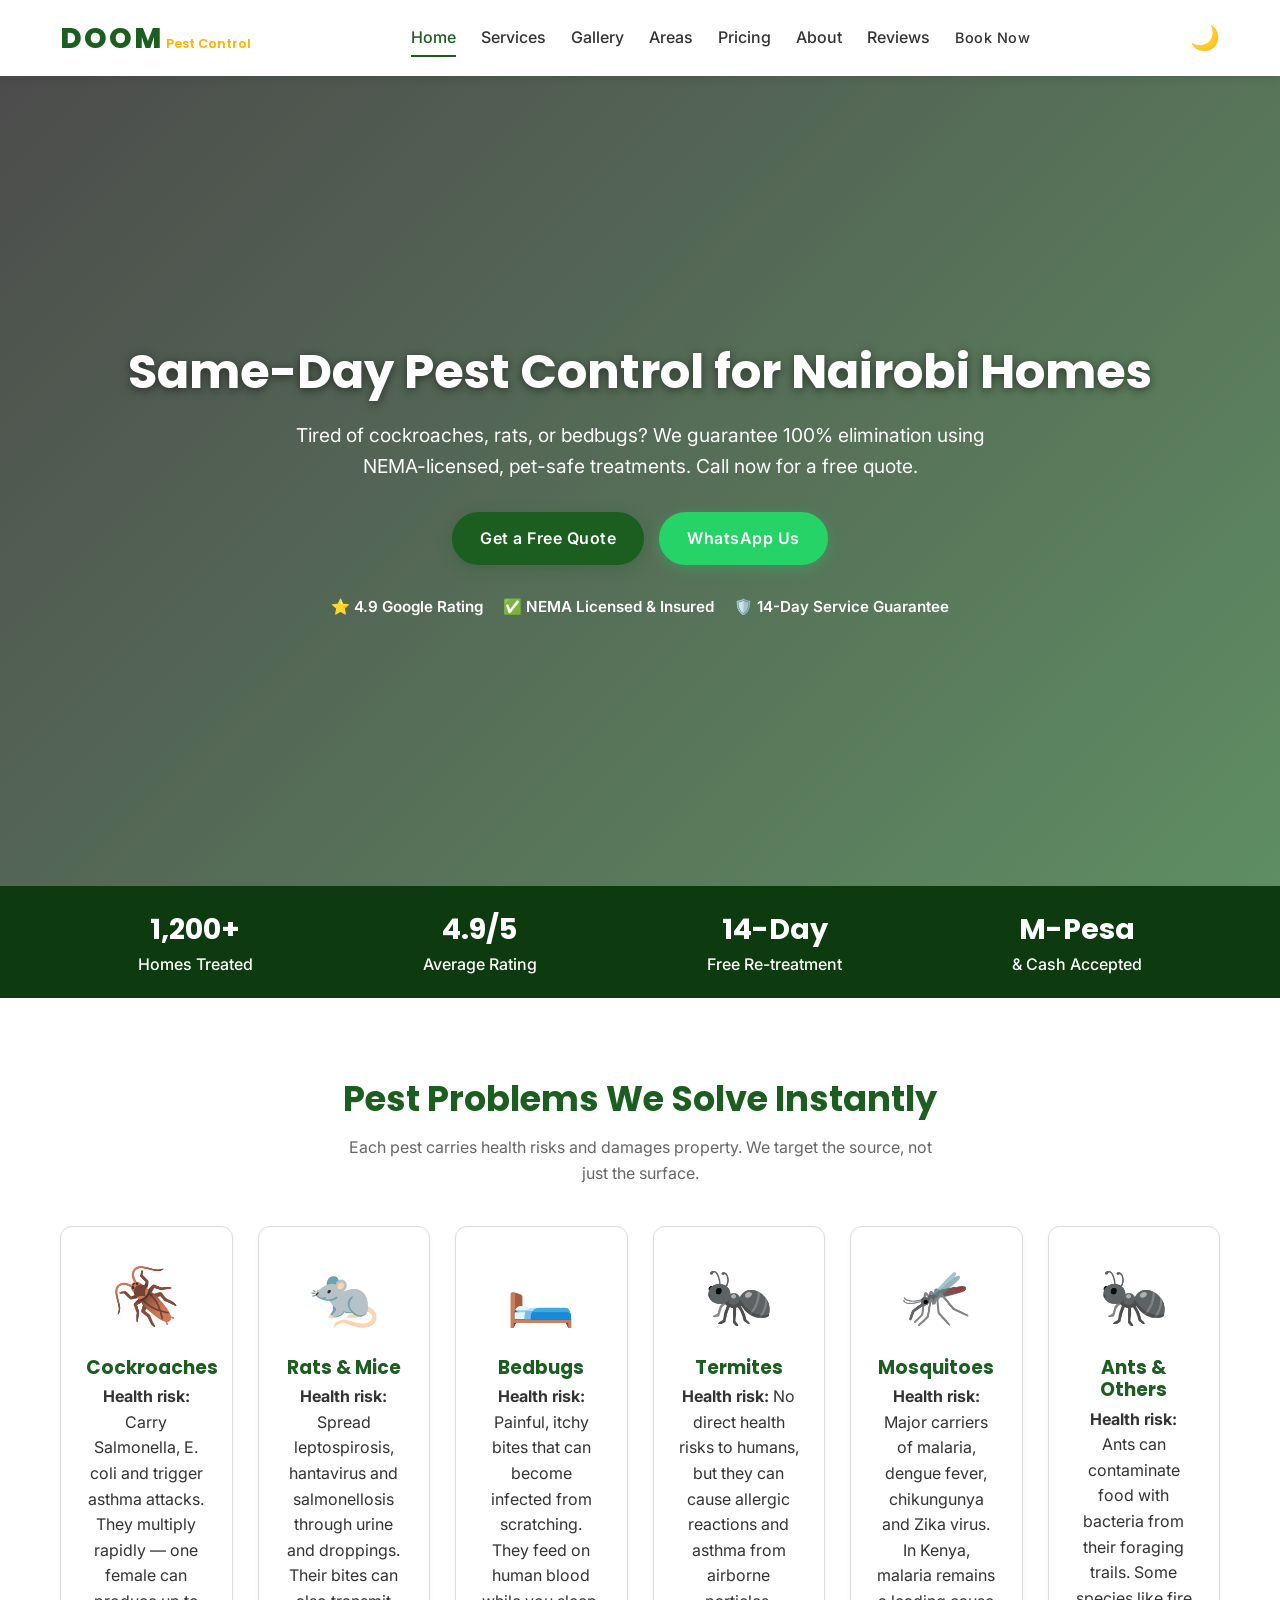
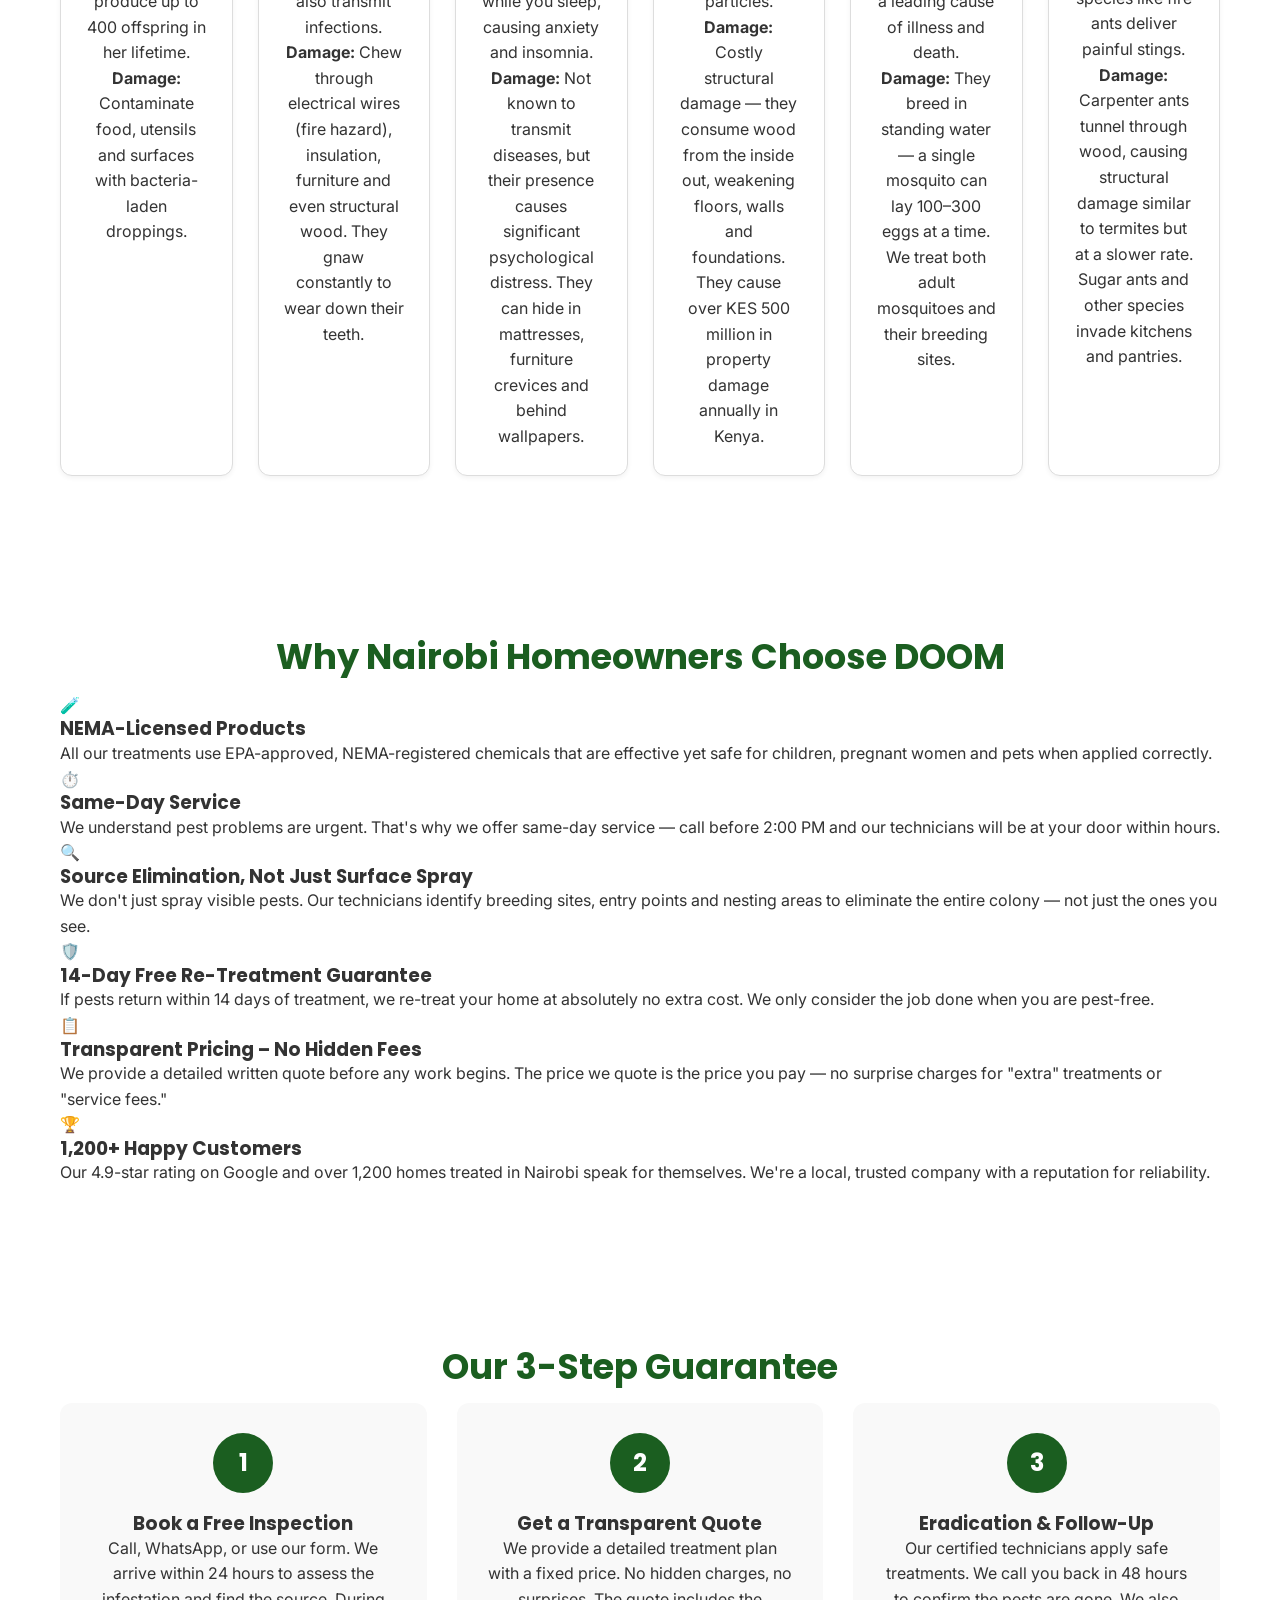
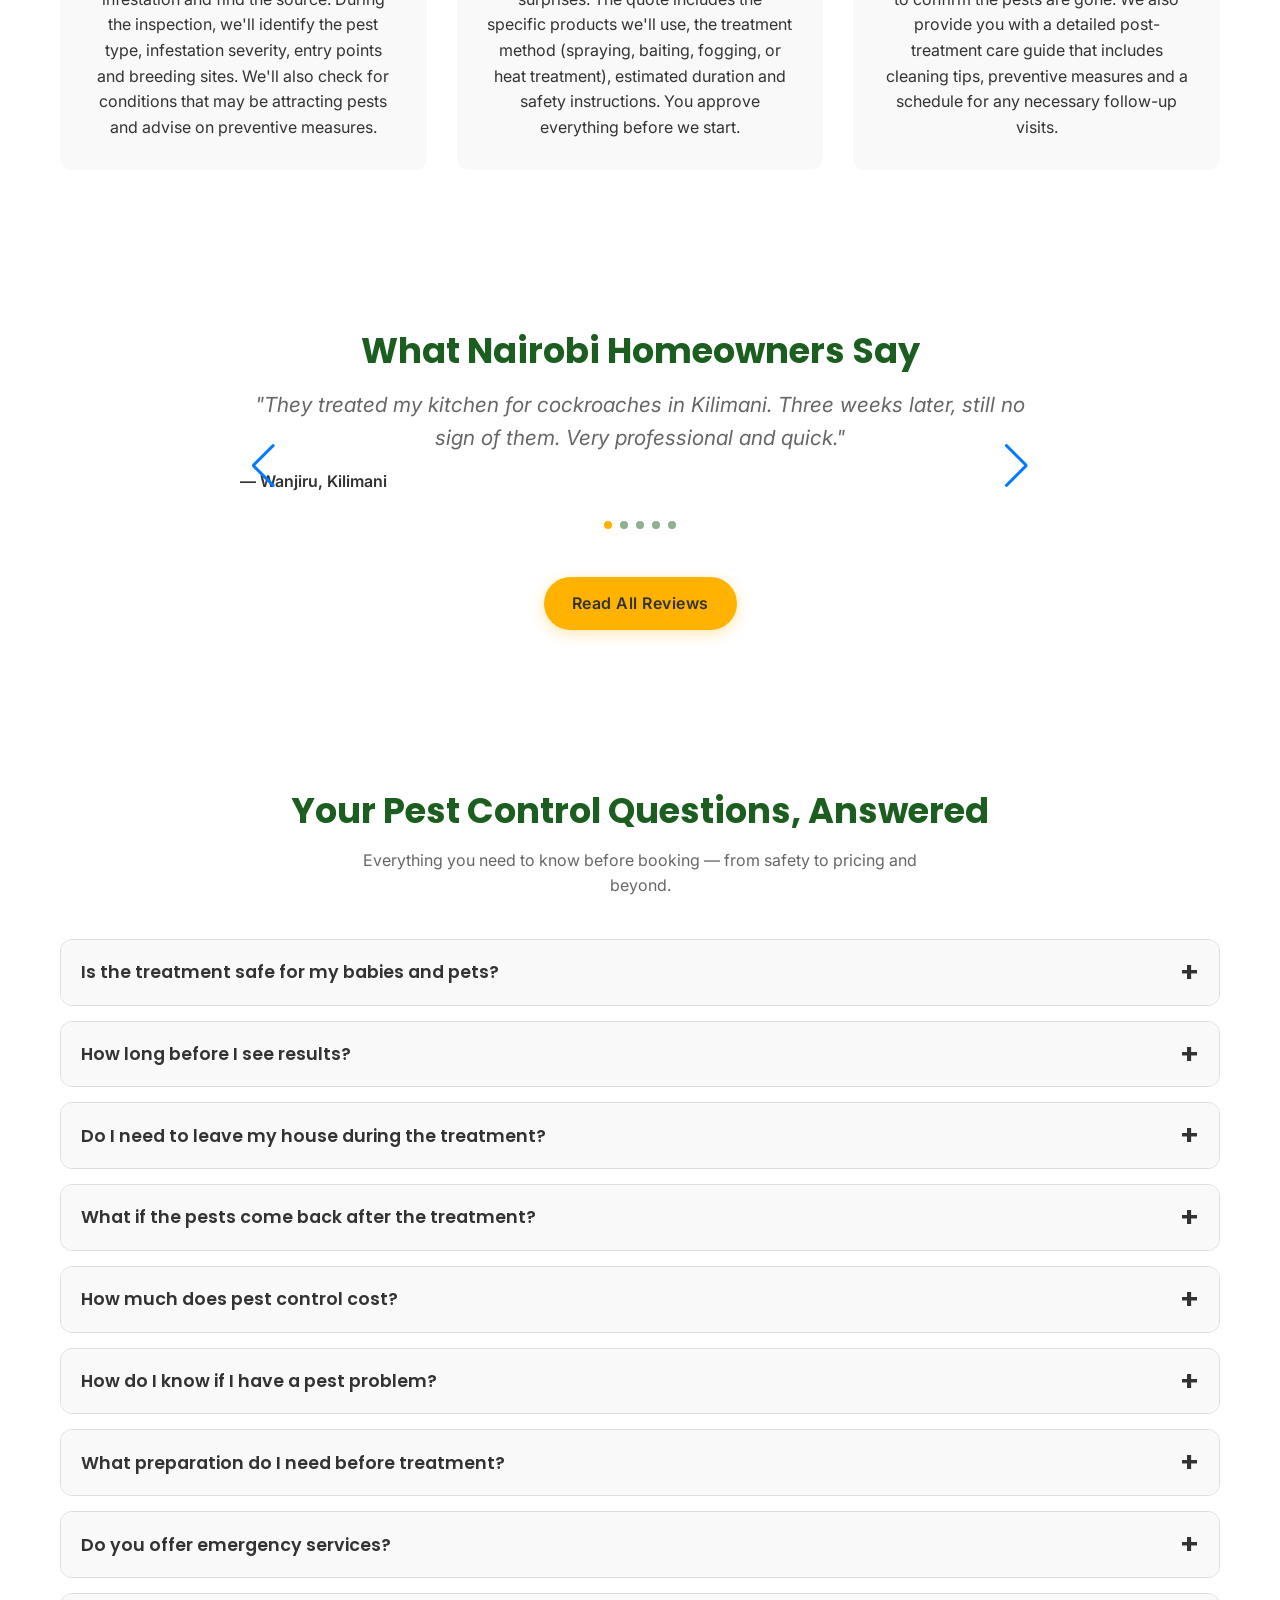
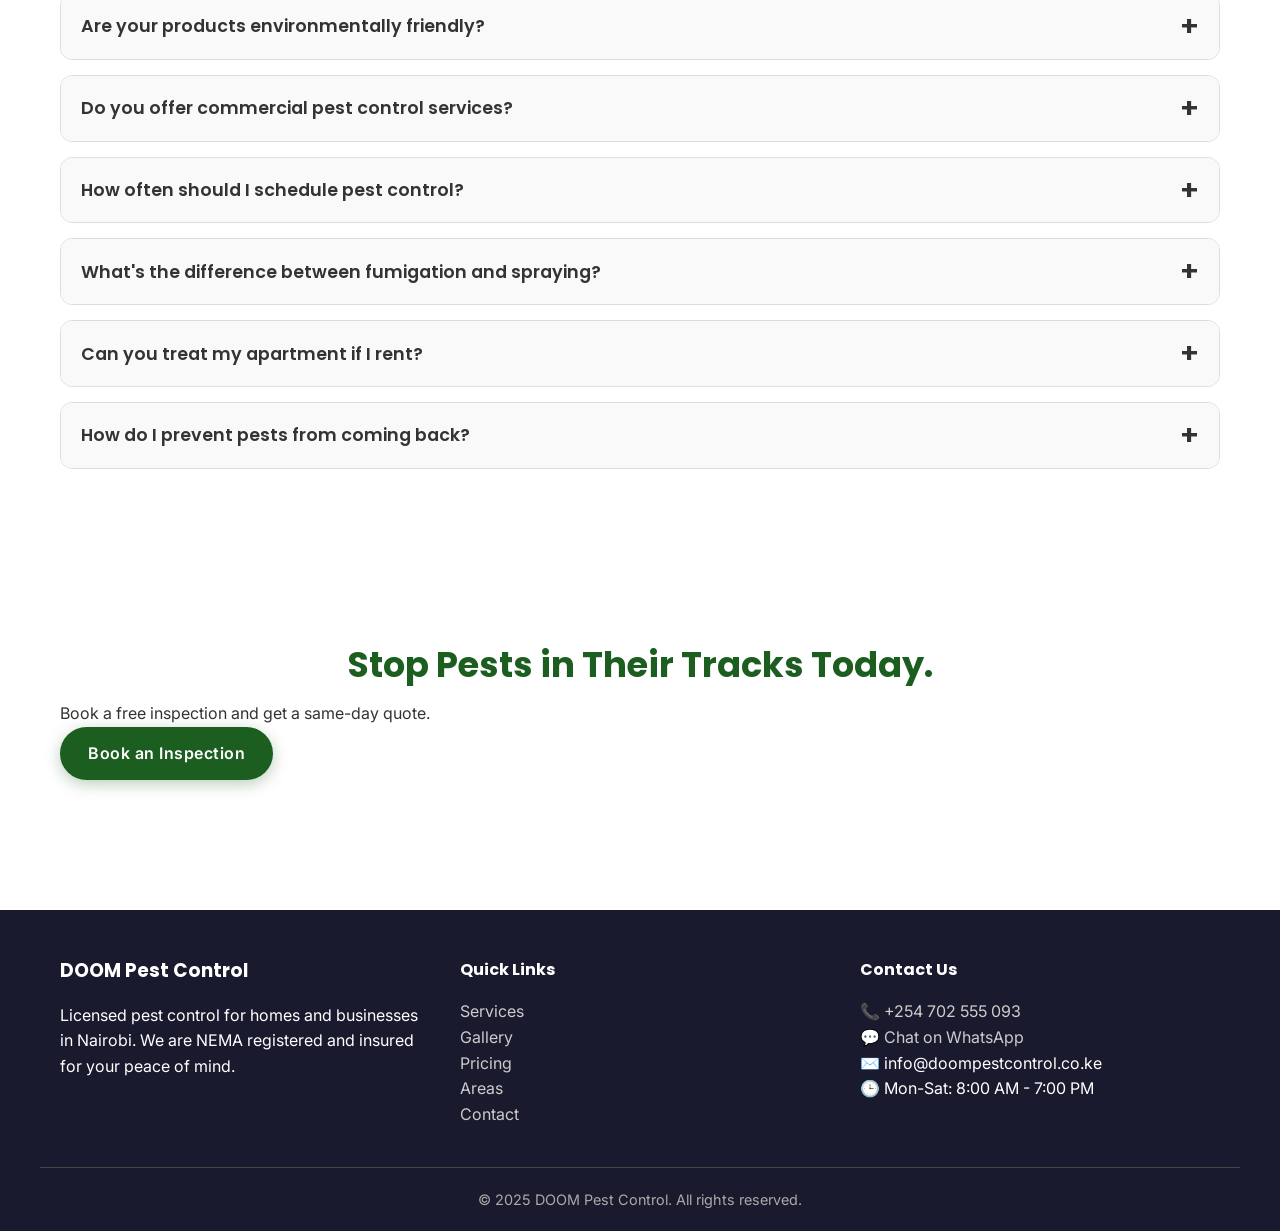
==== commit 0bb66ac4: "Add files via upload" ====
--- a/index.html
+++ b/index.html
@@ -8,29 +8,28 @@
     <link rel="preconnect" href="https://fonts.googleapis.com">
     <link rel="preconnect" href="https://fonts.gstatic.com" crossorigin>
     <link href="https://fonts.googleapis.com/css2?family=Inter:wght@400;500;600&family=Poppins:wght@600;700;800&display=swap" rel="stylesheet">
-    <link rel="stylesheet" href="https://cdn.jsdelivr.net/npm/glightbox/dist/css/glightbox.min.css">
     <link rel="stylesheet" href="https://cdn.jsdelivr.net/npm/swiper@11/swiper-bundle.min.css">
     <link rel="stylesheet" href="style.css">
     <script type="application/ld+json">
-    {
-        "@context": "https://schema.org",
-        "@type": "PestControlService",
-        "name": "DOOM Pest Control",
-        "image": "https://www.doompestcontrol.co.ke/images/logo.png",
-        "telephone": "+254702555093",
-        "email": "info@doompestcontrol.co.ke",
-        "address": {
-            "@type": "PostalAddress",
-            "addressLocality": "Nairobi",
-            "addressCountry": "KE"
-        },
-        "areaServed": "Nairobi",
-        "aggregateRating": {
-            "@type": "AggregateRating",
-            "ratingValue": "4.9",
-            "reviewCount": "1200"
+        {
+            "@context": "https://schema.org",
+            "@type": "PestControlService",
+            "name": "DOOM Pest Control",
+            "image": "https://www.doompestcontrol.co.ke/images/logo.png",
+            "telephone": "+254702555093",
+            "email": "info@doompestcontrol.co.ke",
+            "address": {
+                "@type": "PostalAddress",
+                "addressLocality": "Nairobi",
+                "addressCountry": "KE"
+            },
+            "areaServed": "Nairobi",
+            "aggregateRating": {
+                "@type": "AggregateRating",
+                "ratingValue": "4.9",
+                "reviewCount": "1200"
+            }
         }
-    }
     </script>
 </head>
 <body>
@@ -95,33 +94,77 @@
                 <a href="services.html#cockroaches" class="pest-card">
                     <div class="pest-icon">🪳</div>
                     <h3>Cockroaches</h3>
-                    <p>Carry bacteria like Salmonella. We stop them at the nest.</p>
+                    <p><strong>Health risk:</strong> Carry Salmonella, E. coli and trigger asthma attacks. They multiply rapidly — one female can produce up to 400 offspring in her lifetime.</p>
+                    <p><strong>Damage:</strong> Contaminate food, utensils and surfaces with bacteria-laden droppings.</p>
                 </a>
                 <a href="services.html#rats" class="pest-card">
                     <div class="pest-icon">🐀</div>
                     <h3>Rats & Mice</h3>
-                    <p>Chew wires and spread diseases. We seal entry points permanently.</p>
+                    <p><strong>Health risk:</strong> Spread leptospirosis, hantavirus and salmonellosis through urine and droppings. Their bites can also transmit infections.</p>
+                    <p><strong>Damage:</strong> Chew through electrical wires (fire hazard), insulation, furniture and even structural wood. They gnaw constantly to wear down their teeth.</p>
                 </a>
                 <a href="services.html#bedbugs" class="pest-card">
                     <div class="pest-icon">🛏️</div>
                     <h3>Bedbugs</h3>
-                    <p>Cause painful bites and sleepless nights. Our heat treatments kill all life stages.</p>
+                    <p><strong>Health risk:</strong> Painful, itchy bites that can become infected from scratching. They feed on human blood while you sleep, causing anxiety and insomnia.</p>
+                    <p><strong>Damage:</strong> Not known to transmit diseases, but their presence causes significant psychological distress. They can hide in mattresses, furniture crevices and behind wallpapers.</p>
                 </a>
                 <a href="services.html#termites" class="pest-card">
                     <div class="pest-icon">🐜</div>
                     <h3>Termites</h3>
-                    <p>Costly structural damage. Our bait systems eliminate entire colonies.</p>
+                    <p><strong>Health risk:</strong> No direct health risks to humans, but they can cause allergic reactions and asthma from airborne particles.</p>
+                    <p><strong>Damage:</strong> Costly structural damage — they consume wood from the inside out, weakening floors, walls and foundations. They cause over KES 500 million in property damage annually in Kenya.</p>
                 </a>
                 <a href="services.html#mosquitoes" class="pest-card">
                     <div class="pest-icon">🦟</div>
                     <h3>Mosquitoes</h3>
-                    <p>Malaria and dengue carriers. We treat breeding sites effectively.</p>
+                    <p><strong>Health risk:</strong> Major carriers of malaria, dengue fever, chikungunya and Zika virus. In Kenya, malaria remains a leading cause of illness and death.</p>
+                    <p><strong>Damage:</strong> They breed in standing water — a single mosquito can lay 100–300 eggs at a time. We treat both adult mosquitoes and their breeding sites.</p>
                 </a>
                 <a href="services.html#ants" class="pest-card">
                     <div class="pest-icon">🐜</div>
                     <h3>Ants & Others</h3>
-                    <p>Invasive and stubborn. We use targeted baits to destroy colonies.</p>
-                </a>
+                    <p><strong>Health risk:</strong> Ants can contaminate food with bacteria from their foraging trails. Some species like fire ants deliver painful stings.</p>
+                    <p><strong>Damage:</strong> Carpenter ants tunnel through wood, causing structural damage similar to termites but at a slower rate. Sugar ants and other species invade kitchens and pantries.</p>
+                </a>
+            </div>
+        </div>
+    </section>
+
+    <section class="section why-choose-us reveal">
+        <div class="container">
+            <h2>Why Nairobi Homeowners Choose DOOM</h2>
+            <div class="why-grid">
+                <div class="why-card">
+                    <div class="why-icon">🧪</div>
+                    <h3>NEMA-Licensed Products</h3>
+                    <p>All our treatments use EPA-approved, NEMA-registered chemicals that are effective yet safe for children, pregnant women and pets when applied correctly.</p>
+                </div>
+                <div class="why-card">
+                    <div class="why-icon">⏱️</div>
+                    <h3>Same-Day Service</h3>
+                    <p>We understand pest problems are urgent. That's why we offer same-day service — call before 2:00 PM and our technicians will be at your door within hours.</p>
+                </div>
+                <div class="why-card">
+                    <div class="why-icon">🔍</div>
+                    <h3>Source Elimination, Not Just Surface Spray</h3>
+                    <p>We don't just spray visible pests. Our technicians identify breeding sites, entry points and nesting areas to eliminate the entire colony — not just the ones you see.</p>
+                </div>
+                <div class="why-card">
+                    <div class="why-icon">🛡️</div>
+                    <h3>14-Day Free Re-Treatment Guarantee</h3>
+                    <p>If pests return within 14 days of treatment, we re-treat your home at absolutely no extra cost. We only consider the job done when you are pest-free.</p>
+                </div>
+                <div class="why-card">
+                    <div class="why-icon">📋</div>
+                    <h3>Transparent Pricing – No Hidden Fees</h3>
+                    <p>We provide a detailed written quote before any work begins. The price we quote is the price you pay — no surprise charges for "extra" treatments or "service fees."</p>
+                </div>
+                <div class="why-card">
+                    <div class="why-icon">🏆</div>
+                    <h3>1,200+ Happy Customers</h3>
+                    <p>Our 4.9-star rating on Google and over 1,200 homes treated in Nairobi speak for themselves. We're a local, trusted company with a reputation for reliability.</p>
+                </div>
             </div>
         </div>
     </section>
@@ -133,53 +176,19 @@
                 <div class="step">
                     <div class="step-number">1</div>
                     <h3>Book a Free Inspection</h3>
-                    <p>Call, WhatsApp, or use our form. We arrive within 24 hours to assess the infestation and find the source.</p>
+                    <p>Call, WhatsApp, or use our form. We arrive within 24 hours to assess the infestation and find the source. During the inspection, we'll identify the pest type, infestation severity, entry points and breeding sites. We'll also check for conditions that may be attracting pests and advise on preventive measures.</p>
                 </div>
                 <div class="step">
                     <div class="step-number">2</div>
                     <h3>Get a Transparent Quote</h3>
-                    <p>We provide a detailed treatment plan with a fixed price. No hidden charges, no surprises. You approve before we start.</p>
+                    <p>We provide a detailed treatment plan with a fixed price. No hidden charges, no surprises. The quote includes the specific products we'll use, the treatment method (spraying, baiting, fogging, or heat treatment), estimated duration and safety instructions. You approve everything before we start.</p>
                 </div>
                 <div class="step">
                     <div class="step-number">3</div>
                     <h3>Eradication & Follow-Up</h3>
-                    <p>Our certified technicians apply safe treatments. We call you back in 48 hours to confirm the pests are gone.</p>
-                </div>
-            </div>
-        </div>
-    </section>
-
-    <section class="section gallery-section reveal">
-        <div class="container">
-            <h2>Our Work in Action</h2>
-            <p class="section-subtitle">Real results from real Nairobi homes. Safe for your family, deadly for pests.</p>
-            <div class="gallery-grid">
-                <a href="https://images.unsplash.com/photo-1581578731548-c64695cc6952?w=1200&auto=format&fit=crop" class="gallery-item" data-gallery="gallery" data-title="Cockroach treatment – technician spraying kitchen in Kilimani">
-                    <img src="https://images.unsplash.com/photo-1581578731548-c64695cc6952?w=400&auto=format&fit=crop" alt="Pest control technician spraying a kitchen" loading="lazy">
-                    <div class="gallery-overlay">🔍</div>
-                </a>
-                <a href="https://images.unsplash.com/photo-1584622650111-993a426fbf0a?w=1200&auto=format&fit=crop" class="gallery-item" data-gallery="gallery" data-title="Rat control – trap placement in Westlands">
-                    <img src="https://images.unsplash.com/photo-1584622650111-993a426fbf0a?w=400&auto=format&fit=crop" alt="Rat trap set up in a corner" loading="lazy">
-                    <div class="gallery-overlay">🔍</div>
-                </a>
-                <a href="https://images.unsplash.com/photo-1558618666-fcd25c85cd64?w=1200&auto=format&fit=crop" class="gallery-item" data-gallery="gallery" data-title="Bedbug heat treatment – professional equipment in use">
-                    <img src="https://images.unsplash.com/photo-1558618666-fcd25c85cd64?w=400&auto=format&fit=crop" alt="Bedbug heat treatment equipment" loading="lazy">
-                    <div class="gallery-overlay">🔍</div>
-                </a>
-                <a href="https://images.unsplash.com/photo-1522708323590-d24dbb6b0267?w=1200&auto=format&fit=crop" class="gallery-item" data-gallery="gallery" data-title="Termite prevention – inspecting wood in Runda">
-                    <img src="https://images.unsplash.com/photo-1522708323590-d24dbb6b0267?w=400&auto=format&fit=crop" alt="Termite inspection of wooden structure" loading="lazy">
-                    <div class="gallery-overlay">🔍</div>
-                </a>
-                <a href="https://images.unsplash.com/photo-1583608205776-bfd35f0d9f83?w=1200&auto=format&fit=crop" class="gallery-item" data-gallery="gallery" data-title="Mosquito fogging in South C">
-                    <img src="https://images.unsplash.com/photo-1583608205776-bfd35f0d9f83?w=400&auto=format&fit=crop" alt="Mosquito fogging machine in action" loading="lazy">
-                    <div class="gallery-overlay">🔍</div>
-                </a>
-                <a href="https://images.unsplash.com/photo-1556911220-e7189b3e9c4b?w=1200&auto=format&fit=crop" class="gallery-item" data-gallery="gallery" data-title="Clean kitchen after treatment – pest‑free results">
-                    <img src="https://images.unsplash.com/photo-1556911220-e7189b3e9c4b?w=400&auto=format&fit=crop" alt="Spotless kitchen after pest control treatment" loading="lazy">
-                    <div class="gallery-overlay">🔍</div>
-                </a>
-            </div>
-            <a href="gallery.html" class="btn btn-secondary">View Full Gallery</a>
+                    <p>Our certified technicians apply safe treatments. We call you back in 48 hours to confirm the pests are gone. We also provide you with a detailed post-treatment care guide that includes cleaning tips, preventive measures and a schedule for any necessary follow-up visits.</p>
+                </div>
+            </div>
         </div>
     </section>
 
@@ -200,33 +209,85 @@
                         <blockquote>"I used them for rat control in my apartment. They sealed entry points and set baits. No more rats! Highly recommend."</blockquote>
                         <cite>— Amina, Westlands</cite>
                     </div>
+                    <div class="swiper-slide">
+                        <blockquote>"The team was very professional and took time to explain every step. The pricing was fair and transparent. I've already referred them to my neighbors."</blockquote>
+                        <cite>— Michael, Lavington</cite>
+                    </div>
+                    <div class="swiper-slide">
+                        <blockquote>"I was worried about my cats during treatment, but the technician assured me the products were pet-safe. Everything was explained clearly. Great service."</blockquote>
+                        <cite>— Faith, Kileleshwa</cite>
+                    </div>
                 </div>
                 <div class="swiper-pagination"></div>
                 <div class="swiper-button-prev"></div>
                 <div class="swiper-button-next"></div>
             </div>
+            <div style="text-align:center;margin-top:2rem;">
+                <a href="reviews.html" class="btn btn-secondary">Read All Reviews</a>
+            </div>
         </div>
     </section>
 
     <section class="section faq-section reveal">
         <div class="container">
             <h2>Your Pest Control Questions, Answered</h2>
+            <p class="section-subtitle">Everything you need to know before booking — from safety to pricing and beyond.</p>
             <div class="faq">
                 <div class="faq-item">
                     <button class="faq-question">Is the treatment safe for my babies and pets?</button>
-                    <div class="faq-answer"><p>Absolutely. We use EPA-approved, child and pet-friendly products. We advise keeping children and pets out of the treated areas for 1-2 hours until the solution dries. Our technicians will explain all safety measures on-site.</p></div>
+                    <div class="faq-answer"><p>Absolutely. We use NEMA-approved, child and pet-friendly products that are safe when applied correctly. We advise keeping children and pets out of the treated areas for 1-2 hours until the solution dries. Our technicians will explain all safety measures on-site and provide a clear post-treatment guide. For pet owners, we'll advise on any specific precautions for dogs, cats or other animals.</p></div>
                 </div>
                 <div class="faq-item">
                     <button class="faq-question">How long before I see results?</button>
-                    <div class="faq-answer"><p>For crawling insects like cockroaches and ants, you'll see a noticeable reduction within 24 hours. For bedbugs and termites, complete elimination may take 48 hours to 2 weeks depending on the life cycle. We always follow up to confirm.</p></div>
+                    <div class="faq-answer"><p>For crawling insects like cockroaches and ants, you'll see a noticeable reduction within 24 hours. For bedbugs and termites, complete elimination may take 48 hours to 2 weeks depending on the life cycle. We always follow up to confirm. Mosquito fogging shows immediate results, and we recommend staying indoors for 30 minutes after fogging.</p></div>
                 </div>
                 <div class="faq-item">
                     <button class="faq-question">Do I need to leave my house during the treatment?</button>
-                    <div class="faq-answer"><p>For standard spraying, you can remain indoors but must stay away from treated surfaces. For heavy fumigation (rare), we recommend leaving for 2-3 hours. Our team will advise you based on your specific service.</p></div>
+                    <div class="faq-answer"><p>For standard spraying, you can remain indoors but must stay away from treated surfaces for 1-2 hours. For heavy fumigation or fogging, we recommend leaving for 2-3 hours. Our team will advise you based on your specific service. We'll also let you know if you need to cover food, utensils, or remove plants and aquariums before treatment.</p></div>
                 </div>
                 <div class="faq-item">
                     <button class="faq-question">What if the pests come back after the treatment?</button>
-                    <div class="faq-answer"><p>We stand by our work with a 14-day (or longer, depending on the pest) service guarantee. If pests return within the warranty period, we will re-treat your home at no extra cost. We only consider the job done when you are pest-free.</p></div>
+                    <div class="faq-answer"><p>We stand by our work with a 14-day service guarantee. If pests return within the warranty period, we will re-treat your home at no extra cost. We only consider the job done when you are pest-free. For termites and bedbugs, we may offer extended warranties up to 6 months depending on the treatment package you choose.</p></div>
+                </div>
+                <div class="faq-item">
+                    <button class="faq-question">How much does pest control cost?</button>
+                    <div class="faq-answer"><p>Costs vary depending on the pest type, the size of your home, and the severity of the infestation. We provide a free inspection and a transparent, written quote before any work begins. Here's a rough guide: cockroach treatment for a 3-bedroom house starts from KES 6,500, rat control from KES 5,000, and bedbug heat treatment from KES 8,000. We offer competitive pricing with no hidden fees.</p></div>
+                </div>
+                <div class="faq-item">
+                    <button class="faq-question">How do I know if I have a pest problem?</button>
+                    <div class="faq-answer"><p>Common signs include droppings (small dark pellets), chewed wires or furniture, holes in walls or wood, live or dead insects, unusual smells (musty or oily), itchy bites on your skin, and scratching sounds in walls or ceilings. If you notice any of these, contact us for a free inspection. Early detection saves you money and prevents the infestation from spreading.</p></div>
+                </div>
+                <div class="faq-item">
+                    <button class="faq-question">What preparation do I need before treatment?</button>
+                    <div class="faq-answer"><p>Before our team arrives: clear countertops and surfaces in the kitchen and bathrooms, remove food from open containers and store in sealed bags or cupboards, move furniture away from walls, vacuum and sweep floors, and remove pets and plants from the treatment area. We'll provide a full checklist when you book so you know exactly what to do.</p></div>
+                </div>
+                <div class="faq-item">
+                    <button class="faq-question">Do you offer emergency services?</button>
+                    <div class="faq-answer"><p>Yes! We understand pest emergencies can happen at any time. We offer emergency same-day service for urgent situations — just call us and we'll prioritize your case. For after-hours emergencies, leave a message and we'll get back to you within 15 minutes. Emergency service may have a small surcharge depending on the time of day.</p></div>
+                </div>
+                <div class="faq-item">
+                    <button class="faq-question">Are your products environmentally friendly?</button>
+                    <div class="faq-answer"><p>We prioritize products that are effective yet environmentally responsible. All our chemicals are NEMA-registered and meet international safety standards. We use targeted treatments that minimize environmental impact — for example, gel baits for cockroaches that reduce chemical drift, and heat treatments for bedbugs that use zero chemicals. We also provide eco-friendly options upon request.</p></div>
+                </div>
+                <div class="faq-item">
+                    <button class="faq-question">Do you offer commercial pest control services?</button>
+                    <div class="faq-answer"><p>Yes, we serve businesses, restaurants, hotels, schools, hospitals and office buildings across Nairobi. Commercial pest control requires specialized approaches to minimize disruption while maintaining hygiene standards. We work around your schedule — after-hours or weekend treatments are available. Contact us for a tailored commercial proposal.</p></div>
+                </div>
+                <div class="faq-item">
+                    <button class="faq-question">How often should I schedule pest control?</button>
+                    <div class="faq-answer"><p>For most homes, we recommend a quarterly or bi-annual treatment to maintain a pest-free environment. For homes in high-risk areas (near garbage dumps, construction sites, or water bodies), we recommend quarterly treatments. For commercial kitchens and restaurants, monthly treatments are standard. We'll recommend a schedule based on your specific situation after the initial treatment.</p></div>
+                </div>
+                <div class="faq-item">
+                    <button class="faq-question">What's the difference between fumigation and spraying?</button>
+                    <div class="faq-answer"><p>Spraying involves applying liquid chemicals to surfaces where pests walk or hide. It's effective for crawling insects and is less invasive. Fumigation uses gas that penetrates deep into cracks, voids and furniture to kill pests hiding in inaccessible areas. Fumigation requires you to leave the premises for 3-4 hours and is typically used for severe infestations or termites. We'll recommend the right method for your situation.</p></div>
+                </div>
+                <div class="faq-item">
+                    <button class="faq-question">Can you treat my apartment if I rent?</button>
+                    <div class="faq-answer"><p>Absolutely. We treat both rented and owned properties. However, we recommend that you inform your landlord or property manager before treatment, especially if the infestation is coming from adjacent units. For apartment complexes, we offer coordinated treatments for multiple units to prevent pests from moving between apartments. We can also provide a written report for your landlord if needed.</p></div>
+                </div>
+                <div class="faq-item">
+                    <button class="faq-question">How do I prevent pests from coming back?</button>
+                    <div class="faq-answer"><p>After treatment, we provide a detailed prevention guide that includes: sealing cracks and gaps around windows and doors, storing food in airtight containers, fixing leaky pipes and faucets, keeping your home clean and clutter-free, trimming vegetation away from your house, and installing mesh screens on windows. We also offer preventive maintenance plans with scheduled inspections and treatments.</p></div>
                 </div>
             </div>
         </div>
@@ -276,7 +337,6 @@
 
     <button class="scroll-top" id="scrollTop" aria-label="Scroll to top">↑</button>
 
-    <script src="https://cdn.jsdelivr.net/npm/glightbox/dist/js/glightbox.min.js"></script>
     <script src="https://cdn.jsdelivr.net/npm/swiper@11/swiper-bundle.min.js"></script>
     <script src="script.js"></script>
 </body>
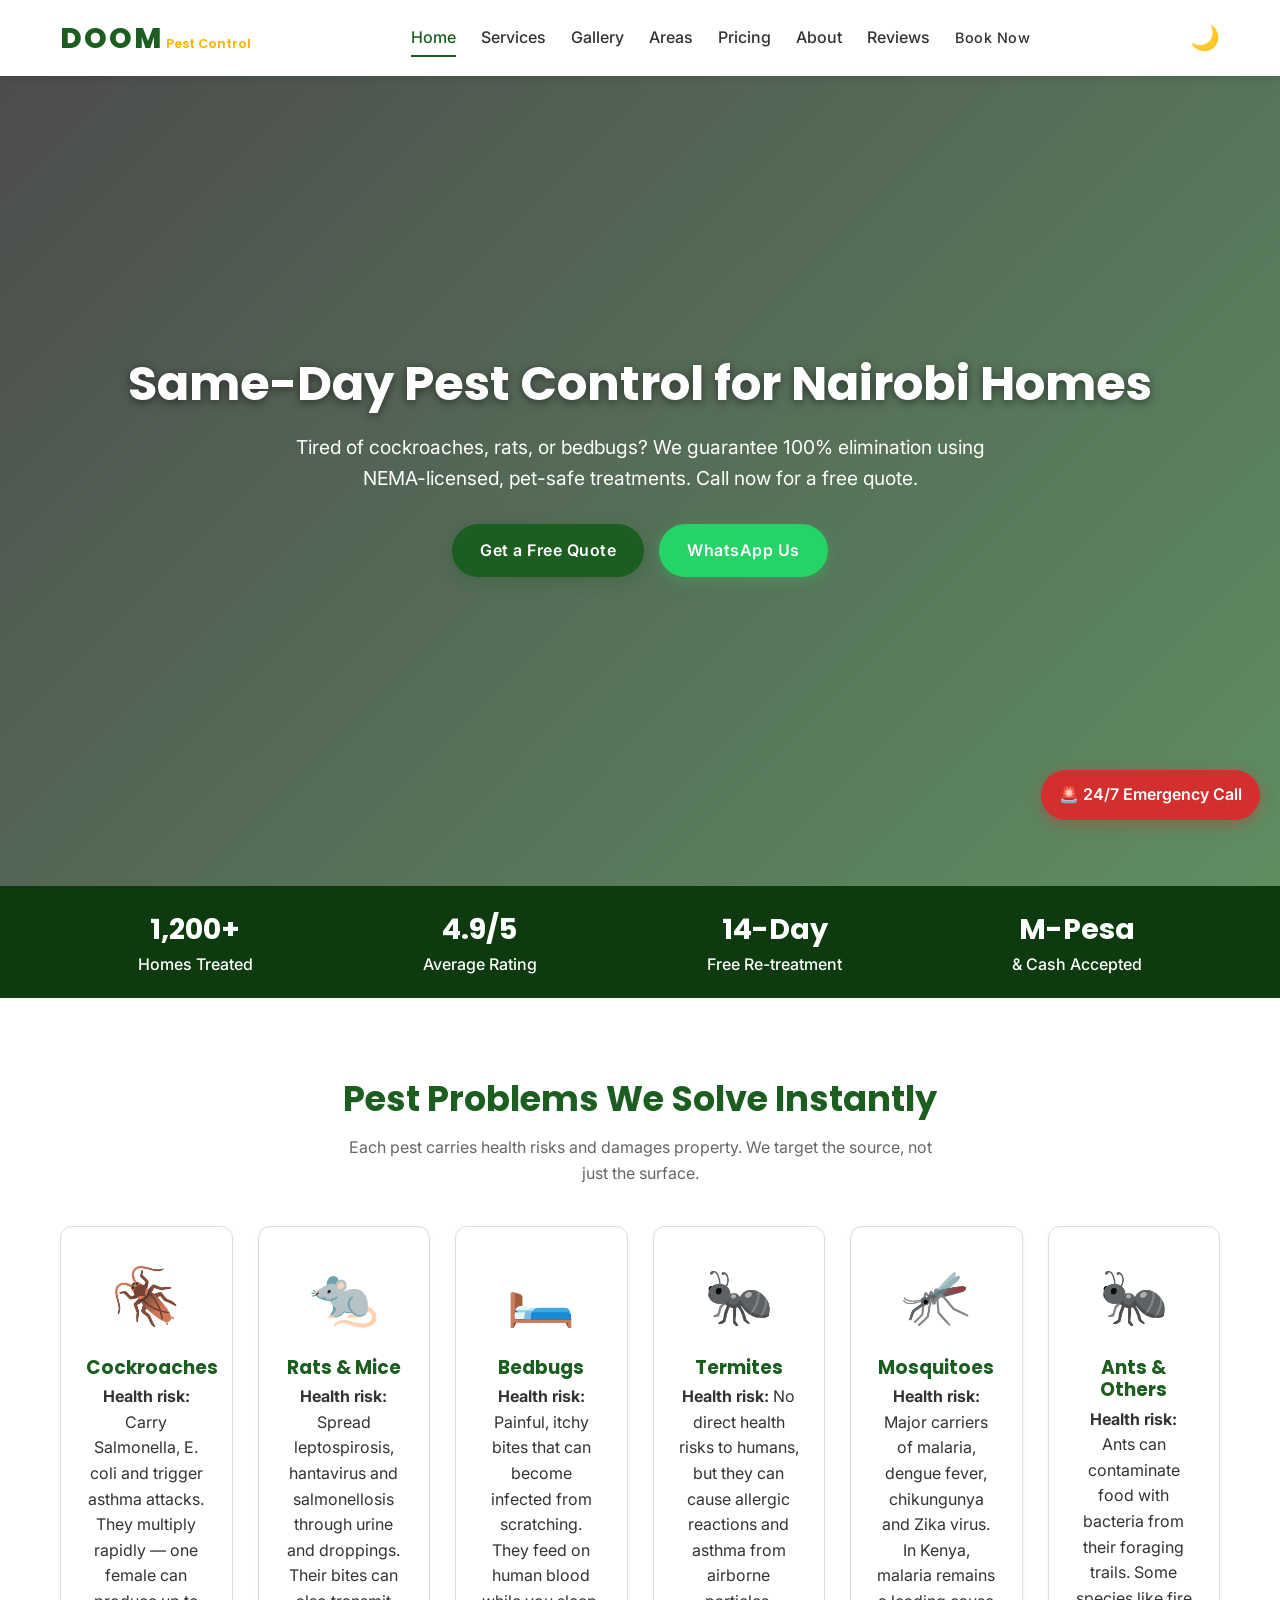
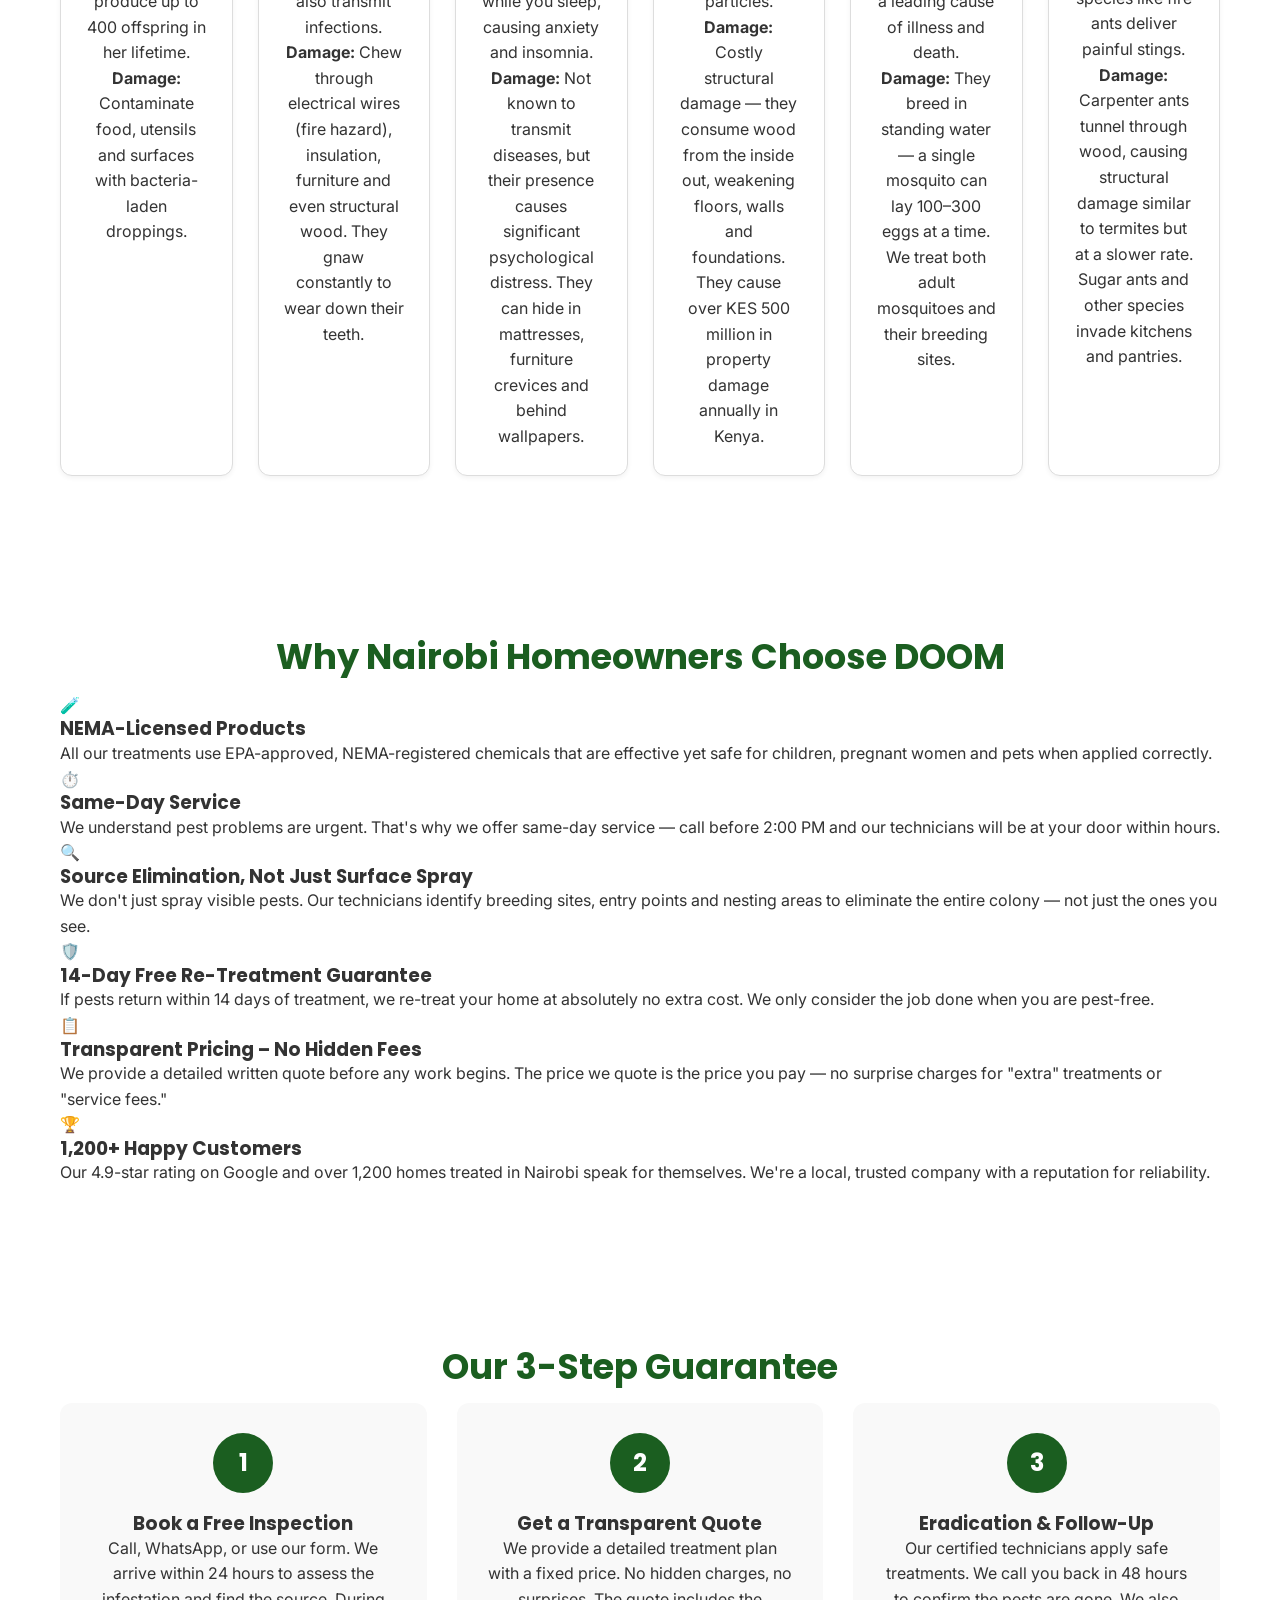
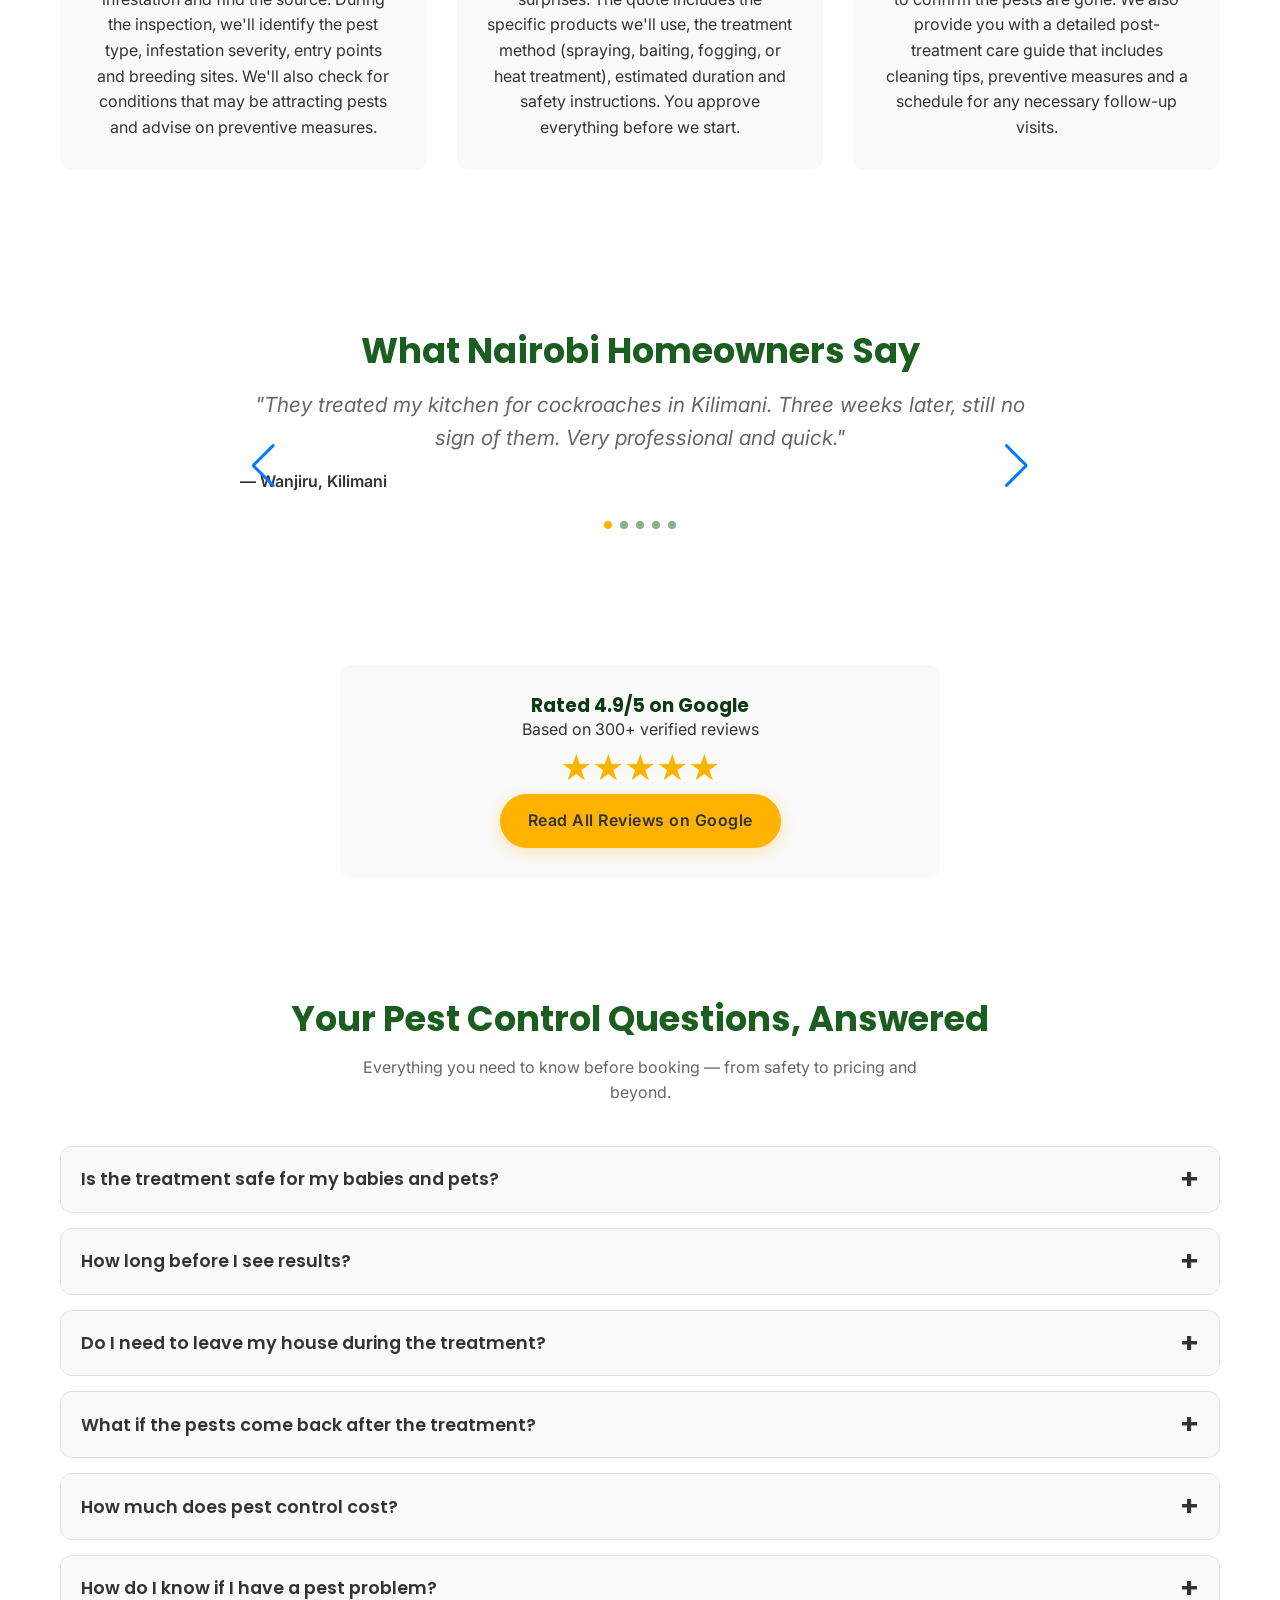
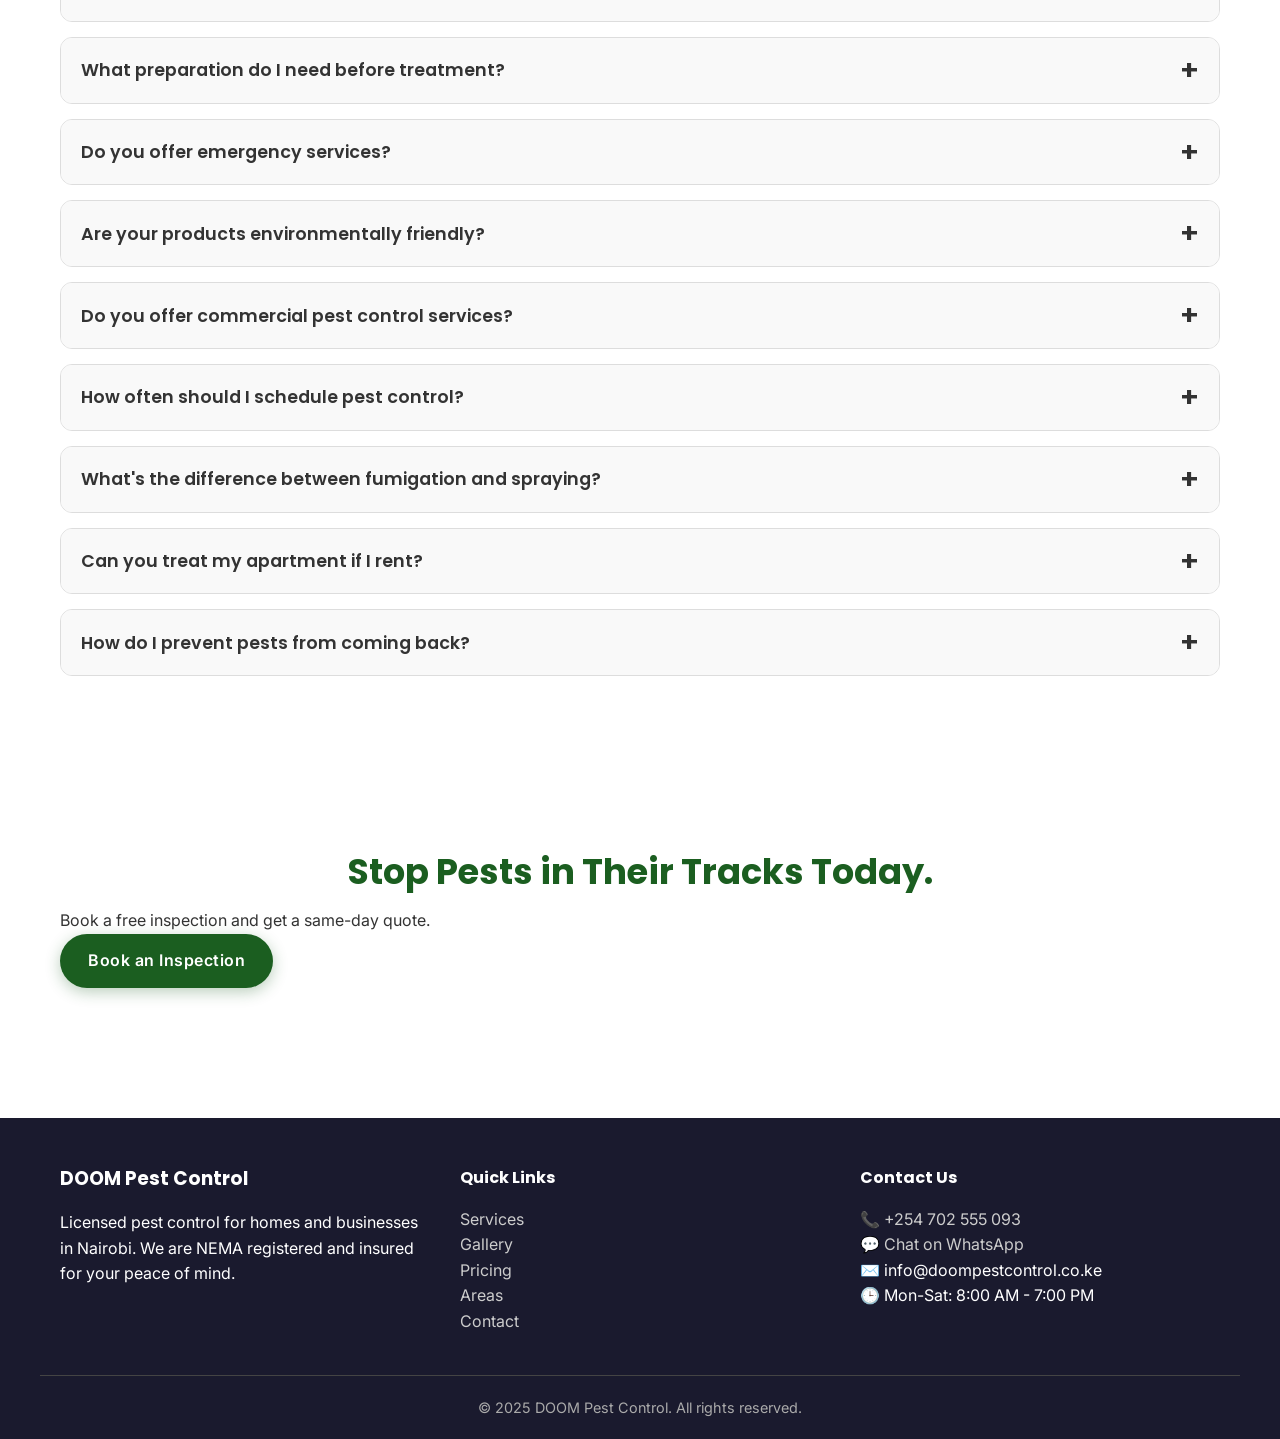
==== commit 07294f1d: "Add files via upload" ====
--- a/index.html
+++ b/index.html
@@ -1,343 +1,350 @@
 <!DOCTYPE html>
 <html lang="en">
 <head>
-    <meta charset="UTF-8">
-    <meta name="viewport" content="width=device-width, initial-scale=1.0">
-    <title>DOOM Pest Control Nairobi | Fast, Safe & Guaranteed</title>
-    <meta name="description" content="Get rid of cockroaches, rats, bedbugs, termites and more in Nairobi. Same-day service, child & pet-safe treatments. Book a free inspection today.">
-    <link rel="preconnect" href="https://fonts.googleapis.com">
-    <link rel="preconnect" href="https://fonts.gstatic.com" crossorigin>
-    <link href="https://fonts.googleapis.com/css2?family=Inter:wght@400;500;600&family=Poppins:wght@600;700;800&display=swap" rel="stylesheet">
-    <link rel="stylesheet" href="https://cdn.jsdelivr.net/npm/swiper@11/swiper-bundle.min.css">
-    <link rel="stylesheet" href="style.css">
-    <script type="application/ld+json">
-        {
-            "@context": "https://schema.org",
-            "@type": "PestControlService",
-            "name": "DOOM Pest Control",
-            "image": "https://www.doompestcontrol.co.ke/images/logo.png",
-            "telephone": "+254702555093",
-            "email": "info@doompestcontrol.co.ke",
-            "address": {
-                "@type": "PostalAddress",
-                "addressLocality": "Nairobi",
-                "addressCountry": "KE"
-            },
-            "areaServed": "Nairobi",
-            "aggregateRating": {
-                "@type": "AggregateRating",
-                "ratingValue": "4.9",
-                "reviewCount": "1200"
-            }
-        }
-    </script>
+  <meta charset="UTF-8">
+  <meta name="viewport" content="width=device-width, initial-scale=1.0">
+  <title>DOOM Pest Control Nairobi | Fast, Safe & Guaranteed</title>
+  <meta name="description" content="Get rid of cockroaches, rats, bedbugs, termites and more in Nairobi. Same-day service, child & pet-safe treatments. Book a free inspection today.">
+  <link rel="preconnect" href="https://fonts.googleapis.com">
+  <link rel="preconnect" href="https://fonts.gstatic.com" crossorigin>
+  <link href="https://fonts.googleapis.com/css2?family=Inter:wght@400;500;600&family=Poppins:wght@600;700;800&display=swap" rel="stylesheet">
+  <link rel="preload" as="image" href="https://images.unsplash.com/photo-1581578731548-c64695cc6952?q=80&w=2070&auto=format&fit=crop">
+  <link rel="stylesheet" href="https://cdn.jsdelivr.net/npm/swiper@11/swiper-bundle.min.css">
+  <link rel="stylesheet" href="style.css">
+  <script type="application/ld+json">
+    {
+      "@context": "https://schema.org",
+      "@type": "PestControlService",
+      "name": "DOOM Pest Control",
+      "image": "https://www.doompestcontrol.co.ke/images/logo.png",
+      "telephone": "+254702555093",
+      "email": "info@doompestcontrol.co.ke",
+      "address": {
+        "@type": "PostalAddress",
+        "addressLocality": "Nairobi",
+        "addressCountry": "KE"
+      },
+      "areaServed": "Nairobi",
+      "aggregateRating": {
+        "@type": "AggregateRating",
+        "ratingValue": "4.9",
+        "reviewCount": "1200"
+      }
+    }
+  </script>
 </head>
 <body>
-    <div class="scroll-progress" id="scrollProgress"></div>
-
-    <header class="site-header" id="siteHeader">
-        <div class="container header-inner">
-            <a href="index.html" class="logo">DOOM<span> Pest Control</span></a>
-            <nav class="main-nav" id="mainNav">
-                <ul>
-                    <li><a href="index.html" class="active">Home</a></li>
-                    <li><a href="services.html">Services</a></li>
-                    <li><a href="gallery.html">Gallery</a></li>
-                    <li><a href="areas.html">Areas</a></li>
-                    <li><a href="pricing.html">Pricing</a></li>
-                    <li><a href="about.html">About</a></li>
-                    <li><a href="reviews.html">Reviews</a></li>
-                    <li><a href="contact.html" class="btn btn-nav">Book Now</a></li>
-                </ul>
-            </nav>
-            <div class="header-actions">
-                <button class="dark-toggle" id="darkToggle" aria-label="Toggle dark mode">🌙</button>
-                <button class="mobile-toggle" id="mobileToggle" aria-label="Menu">
-                    <span></span><span></span><span></span>
-                </button>
-            </div>
-        </div>
-    </header>
-
-    <section class="hero" id="hero">
-        <div class="hero-bg" style="background-image: url('https://images.unsplash.com/photo-1581578731548-c64695cc6952?q=80&w=2070&auto=format&fit=crop');"></div>
-        <div class="hero-overlay"></div>
-        <div class="container hero-content">
-            <h1 class="fade-in-up">Same-Day Pest Control for Nairobi Homes</h1>
-            <p class="lead fade-in-up delay-1">Tired of cockroaches, rats, or bedbugs? We guarantee 100% elimination using NEMA-licensed, pet-safe treatments. Call now for a free quote.</p>
-            <div class="hero-cta fade-in-up delay-2">
-                <a href="contact.html" class="btn btn-primary">Get a Free Quote</a>
-                <a href="https://wa.me/254702555093?text=Hello%2C%20I%20need%20pest%20control%20service" class="btn btn-whatsapp" target="_blank">WhatsApp Us</a>
-            </div>
-            <div class="trust-badges fade-in-up delay-3">
-                <span>⭐ 4.9 Google Rating</span>
-                <span>✅ NEMA Licensed & Insured</span>
-                <span>🛡️ 14-Day Service Guarantee</span>
-            </div>
-        </div>
-    </section>
-
-    <section class="trust-bar">
-        <div class="container trust-bar-inner">
-            <span><strong>1,200+</strong> Homes Treated</span>
-            <span><strong>4.9/5</strong> Average Rating</span>
-            <span><strong>14-Day</strong> Free Re-treatment</span>
-            <span><strong>M-Pesa</strong> & Cash Accepted</span>
-        </div>
-    </section>
-
-    <section class="section common-pests reveal">
-        <div class="container">
-            <h2>Pest Problems We Solve Instantly</h2>
-            <p class="section-subtitle">Each pest carries health risks and damages property. We target the source, not just the surface.</p>
-            <div class="pest-grid">
-                <a href="services.html#cockroaches" class="pest-card">
-                    <div class="pest-icon">🪳</div>
-                    <h3>Cockroaches</h3>
-                    <p><strong>Health risk:</strong> Carry Salmonella, E. coli and trigger asthma attacks. They multiply rapidly — one female can produce up to 400 offspring in her lifetime.</p>
-                    <p><strong>Damage:</strong> Contaminate food, utensils and surfaces with bacteria-laden droppings.</p>
-                </a>
-                <a href="services.html#rats" class="pest-card">
-                    <div class="pest-icon">🐀</div>
-                    <h3>Rats & Mice</h3>
-                    <p><strong>Health risk:</strong> Spread leptospirosis, hantavirus and salmonellosis through urine and droppings. Their bites can also transmit infections.</p>
-                    <p><strong>Damage:</strong> Chew through electrical wires (fire hazard), insulation, furniture and even structural wood. They gnaw constantly to wear down their teeth.</p>
-                </a>
-                <a href="services.html#bedbugs" class="pest-card">
-                    <div class="pest-icon">🛏️</div>
-                    <h3>Bedbugs</h3>
-                    <p><strong>Health risk:</strong> Painful, itchy bites that can become infected from scratching. They feed on human blood while you sleep, causing anxiety and insomnia.</p>
-                    <p><strong>Damage:</strong> Not known to transmit diseases, but their presence causes significant psychological distress. They can hide in mattresses, furniture crevices and behind wallpapers.</p>
-                </a>
-                <a href="services.html#termites" class="pest-card">
-                    <div class="pest-icon">🐜</div>
-                    <h3>Termites</h3>
-                    <p><strong>Health risk:</strong> No direct health risks to humans, but they can cause allergic reactions and asthma from airborne particles.</p>
-                    <p><strong>Damage:</strong> Costly structural damage — they consume wood from the inside out, weakening floors, walls and foundations. They cause over KES 500 million in property damage annually in Kenya.</p>
-                </a>
-                <a href="services.html#mosquitoes" class="pest-card">
-                    <div class="pest-icon">🦟</div>
-                    <h3>Mosquitoes</h3>
-                    <p><strong>Health risk:</strong> Major carriers of malaria, dengue fever, chikungunya and Zika virus. In Kenya, malaria remains a leading cause of illness and death.</p>
-                    <p><strong>Damage:</strong> They breed in standing water — a single mosquito can lay 100–300 eggs at a time. We treat both adult mosquitoes and their breeding sites.</p>
-                </a>
-                <a href="services.html#ants" class="pest-card">
-                    <div class="pest-icon">🐜</div>
-                    <h3>Ants & Others</h3>
-                    <p><strong>Health risk:</strong> Ants can contaminate food with bacteria from their foraging trails. Some species like fire ants deliver painful stings.</p>
-                    <p><strong>Damage:</strong> Carpenter ants tunnel through wood, causing structural damage similar to termites but at a slower rate. Sugar ants and other species invade kitchens and pantries.</p>
-                </a>
-            </div>
-        </div>
-    </section>
-
-    <section class="section why-choose-us reveal">
-        <div class="container">
-            <h2>Why Nairobi Homeowners Choose DOOM</h2>
-            <div class="why-grid">
-                <div class="why-card">
-                    <div class="why-icon">🧪</div>
-                    <h3>NEMA-Licensed Products</h3>
-                    <p>All our treatments use EPA-approved, NEMA-registered chemicals that are effective yet safe for children, pregnant women and pets when applied correctly.</p>
-                </div>
-                <div class="why-card">
-                    <div class="why-icon">⏱️</div>
-                    <h3>Same-Day Service</h3>
-                    <p>We understand pest problems are urgent. That's why we offer same-day service — call before 2:00 PM and our technicians will be at your door within hours.</p>
-                </div>
-                <div class="why-card">
-                    <div class="why-icon">🔍</div>
-                    <h3>Source Elimination, Not Just Surface Spray</h3>
-                    <p>We don't just spray visible pests. Our technicians identify breeding sites, entry points and nesting areas to eliminate the entire colony — not just the ones you see.</p>
-                </div>
-                <div class="why-card">
-                    <div class="why-icon">🛡️</div>
-                    <h3>14-Day Free Re-Treatment Guarantee</h3>
-                    <p>If pests return within 14 days of treatment, we re-treat your home at absolutely no extra cost. We only consider the job done when you are pest-free.</p>
-                </div>
-                <div class="why-card">
-                    <div class="why-icon">📋</div>
-                    <h3>Transparent Pricing – No Hidden Fees</h3>
-                    <p>We provide a detailed written quote before any work begins. The price we quote is the price you pay — no surprise charges for "extra" treatments or "service fees."</p>
-                </div>
-                <div class="why-card">
-                    <div class="why-icon">🏆</div>
-                    <h3>1,200+ Happy Customers</h3>
-                    <p>Our 4.9-star rating on Google and over 1,200 homes treated in Nairobi speak for themselves. We're a local, trusted company with a reputation for reliability.</p>
-                </div>
-            </div>
-        </div>
-    </section>
-
-    <section class="section how-it-works reveal">
-        <div class="container">
-            <h2>Our 3-Step Guarantee</h2>
-            <div class="steps-grid">
-                <div class="step">
-                    <div class="step-number">1</div>
-                    <h3>Book a Free Inspection</h3>
-                    <p>Call, WhatsApp, or use our form. We arrive within 24 hours to assess the infestation and find the source. During the inspection, we'll identify the pest type, infestation severity, entry points and breeding sites. We'll also check for conditions that may be attracting pests and advise on preventive measures.</p>
-                </div>
-                <div class="step">
-                    <div class="step-number">2</div>
-                    <h3>Get a Transparent Quote</h3>
-                    <p>We provide a detailed treatment plan with a fixed price. No hidden charges, no surprises. The quote includes the specific products we'll use, the treatment method (spraying, baiting, fogging, or heat treatment), estimated duration and safety instructions. You approve everything before we start.</p>
-                </div>
-                <div class="step">
-                    <div class="step-number">3</div>
-                    <h3>Eradication & Follow-Up</h3>
-                    <p>Our certified technicians apply safe treatments. We call you back in 48 hours to confirm the pests are gone. We also provide you with a detailed post-treatment care guide that includes cleaning tips, preventive measures and a schedule for any necessary follow-up visits.</p>
-                </div>
-            </div>
-        </div>
-    </section>
-
-    <section class="section testimonials-section reveal">
-        <div class="container">
-            <h2>What Nairobi Homeowners Say</h2>
-            <div class="swiper testimonial-swiper">
-                <div class="swiper-wrapper">
-                    <div class="swiper-slide">
-                        <blockquote>"They treated my kitchen for cockroaches in Kilimani. Three weeks later, still no sign of them. Very professional and quick."</blockquote>
-                        <cite>— Wanjiru, Kilimani</cite>
-                    </div>
-                    <div class="swiper-slide">
-                        <blockquote>"Excellent service! The technicians were on time and explained everything. Our bedbug problem is finally gone."</blockquote>
-                        <cite>— David, South C</cite>
-                    </div>
-                    <div class="swiper-slide">
-                        <blockquote>"I used them for rat control in my apartment. They sealed entry points and set baits. No more rats! Highly recommend."</blockquote>
-                        <cite>— Amina, Westlands</cite>
-                    </div>
-                    <div class="swiper-slide">
-                        <blockquote>"The team was very professional and took time to explain every step. The pricing was fair and transparent. I've already referred them to my neighbors."</blockquote>
-                        <cite>— Michael, Lavington</cite>
-                    </div>
-                    <div class="swiper-slide">
-                        <blockquote>"I was worried about my cats during treatment, but the technician assured me the products were pet-safe. Everything was explained clearly. Great service."</blockquote>
-                        <cite>— Faith, Kileleshwa</cite>
-                    </div>
-                </div>
-                <div class="swiper-pagination"></div>
-                <div class="swiper-button-prev"></div>
-                <div class="swiper-button-next"></div>
-            </div>
-            <div style="text-align:center;margin-top:2rem;">
-                <a href="reviews.html" class="btn btn-secondary">Read All Reviews</a>
-            </div>
-        </div>
-    </section>
-
-    <section class="section faq-section reveal">
-        <div class="container">
-            <h2>Your Pest Control Questions, Answered</h2>
-            <p class="section-subtitle">Everything you need to know before booking — from safety to pricing and beyond.</p>
-            <div class="faq">
-                <div class="faq-item">
-                    <button class="faq-question">Is the treatment safe for my babies and pets?</button>
-                    <div class="faq-answer"><p>Absolutely. We use NEMA-approved, child and pet-friendly products that are safe when applied correctly. We advise keeping children and pets out of the treated areas for 1-2 hours until the solution dries. Our technicians will explain all safety measures on-site and provide a clear post-treatment guide. For pet owners, we'll advise on any specific precautions for dogs, cats or other animals.</p></div>
-                </div>
-                <div class="faq-item">
-                    <button class="faq-question">How long before I see results?</button>
-                    <div class="faq-answer"><p>For crawling insects like cockroaches and ants, you'll see a noticeable reduction within 24 hours. For bedbugs and termites, complete elimination may take 48 hours to 2 weeks depending on the life cycle. We always follow up to confirm. Mosquito fogging shows immediate results, and we recommend staying indoors for 30 minutes after fogging.</p></div>
-                </div>
-                <div class="faq-item">
-                    <button class="faq-question">Do I need to leave my house during the treatment?</button>
-                    <div class="faq-answer"><p>For standard spraying, you can remain indoors but must stay away from treated surfaces for 1-2 hours. For heavy fumigation or fogging, we recommend leaving for 2-3 hours. Our team will advise you based on your specific service. We'll also let you know if you need to cover food, utensils, or remove plants and aquariums before treatment.</p></div>
-                </div>
-                <div class="faq-item">
-                    <button class="faq-question">What if the pests come back after the treatment?</button>
-                    <div class="faq-answer"><p>We stand by our work with a 14-day service guarantee. If pests return within the warranty period, we will re-treat your home at no extra cost. We only consider the job done when you are pest-free. For termites and bedbugs, we may offer extended warranties up to 6 months depending on the treatment package you choose.</p></div>
-                </div>
-                <div class="faq-item">
-                    <button class="faq-question">How much does pest control cost?</button>
-                    <div class="faq-answer"><p>Costs vary depending on the pest type, the size of your home, and the severity of the infestation. We provide a free inspection and a transparent, written quote before any work begins. Here's a rough guide: cockroach treatment for a 3-bedroom house starts from KES 6,500, rat control from KES 5,000, and bedbug heat treatment from KES 8,000. We offer competitive pricing with no hidden fees.</p></div>
-                </div>
-                <div class="faq-item">
-                    <button class="faq-question">How do I know if I have a pest problem?</button>
-                    <div class="faq-answer"><p>Common signs include droppings (small dark pellets), chewed wires or furniture, holes in walls or wood, live or dead insects, unusual smells (musty or oily), itchy bites on your skin, and scratching sounds in walls or ceilings. If you notice any of these, contact us for a free inspection. Early detection saves you money and prevents the infestation from spreading.</p></div>
-                </div>
-                <div class="faq-item">
-                    <button class="faq-question">What preparation do I need before treatment?</button>
-                    <div class="faq-answer"><p>Before our team arrives: clear countertops and surfaces in the kitchen and bathrooms, remove food from open containers and store in sealed bags or cupboards, move furniture away from walls, vacuum and sweep floors, and remove pets and plants from the treatment area. We'll provide a full checklist when you book so you know exactly what to do.</p></div>
-                </div>
-                <div class="faq-item">
-                    <button class="faq-question">Do you offer emergency services?</button>
-                    <div class="faq-answer"><p>Yes! We understand pest emergencies can happen at any time. We offer emergency same-day service for urgent situations — just call us and we'll prioritize your case. For after-hours emergencies, leave a message and we'll get back to you within 15 minutes. Emergency service may have a small surcharge depending on the time of day.</p></div>
-                </div>
-                <div class="faq-item">
-                    <button class="faq-question">Are your products environmentally friendly?</button>
-                    <div class="faq-answer"><p>We prioritize products that are effective yet environmentally responsible. All our chemicals are NEMA-registered and meet international safety standards. We use targeted treatments that minimize environmental impact — for example, gel baits for cockroaches that reduce chemical drift, and heat treatments for bedbugs that use zero chemicals. We also provide eco-friendly options upon request.</p></div>
-                </div>
-                <div class="faq-item">
-                    <button class="faq-question">Do you offer commercial pest control services?</button>
-                    <div class="faq-answer"><p>Yes, we serve businesses, restaurants, hotels, schools, hospitals and office buildings across Nairobi. Commercial pest control requires specialized approaches to minimize disruption while maintaining hygiene standards. We work around your schedule — after-hours or weekend treatments are available. Contact us for a tailored commercial proposal.</p></div>
-                </div>
-                <div class="faq-item">
-                    <button class="faq-question">How often should I schedule pest control?</button>
-                    <div class="faq-answer"><p>For most homes, we recommend a quarterly or bi-annual treatment to maintain a pest-free environment. For homes in high-risk areas (near garbage dumps, construction sites, or water bodies), we recommend quarterly treatments. For commercial kitchens and restaurants, monthly treatments are standard. We'll recommend a schedule based on your specific situation after the initial treatment.</p></div>
-                </div>
-                <div class="faq-item">
-                    <button class="faq-question">What's the difference between fumigation and spraying?</button>
-                    <div class="faq-answer"><p>Spraying involves applying liquid chemicals to surfaces where pests walk or hide. It's effective for crawling insects and is less invasive. Fumigation uses gas that penetrates deep into cracks, voids and furniture to kill pests hiding in inaccessible areas. Fumigation requires you to leave the premises for 3-4 hours and is typically used for severe infestations or termites. We'll recommend the right method for your situation.</p></div>
-                </div>
-                <div class="faq-item">
-                    <button class="faq-question">Can you treat my apartment if I rent?</button>
-                    <div class="faq-answer"><p>Absolutely. We treat both rented and owned properties. However, we recommend that you inform your landlord or property manager before treatment, especially if the infestation is coming from adjacent units. For apartment complexes, we offer coordinated treatments for multiple units to prevent pests from moving between apartments. We can also provide a written report for your landlord if needed.</p></div>
-                </div>
-                <div class="faq-item">
-                    <button class="faq-question">How do I prevent pests from coming back?</button>
-                    <div class="faq-answer"><p>After treatment, we provide a detailed prevention guide that includes: sealing cracks and gaps around windows and doors, storing food in airtight containers, fixing leaky pipes and faucets, keeping your home clean and clutter-free, trimming vegetation away from your house, and installing mesh screens on windows. We also offer preventive maintenance plans with scheduled inspections and treatments.</p></div>
-                </div>
-            </div>
-        </div>
-    </section>
-
-    <section class="section final-cta reveal">
-        <div class="container">
-            <h2>Stop Pests in Their Tracks Today.</h2>
-            <p>Book a free inspection and get a same-day quote.</p>
-            <a href="contact.html" class="btn btn-primary">Book an Inspection</a>
-        </div>
-    </section>
-
-    <footer class="site-footer">
-        <div class="container footer-grid">
-            <div>
-                <h3>DOOM Pest Control</h3>
-                <p>Licensed pest control for homes and businesses in Nairobi. We are NEMA registered and insured for your peace of mind.</p>
-            </div>
-            <div>
-                <h4>Quick Links</h4>
-                <ul>
-                    <li><a href="services.html">Services</a></li>
-                    <li><a href="gallery.html">Gallery</a></li>
-                    <li><a href="pricing.html">Pricing</a></li>
-                    <li><a href="areas.html">Areas</a></li>
-                    <li><a href="contact.html">Contact</a></li>
-                </ul>
-            </div>
-            <div>
-                <h4>Contact Us</h4>
-                <p>📞 <a href="tel:+254702555093">+254 702 555 093</a></p>
-                <p>💬 <a href="https://wa.me/254702555093">Chat on WhatsApp</a></p>
-                <p>✉️ info@doompestcontrol.co.ke</p>
-                <p>🕒 Mon-Sat: 8:00 AM - 7:00 PM</p>
-            </div>
-        </div>
-        <div class="container copyright">
-            <p>&copy; 2025 DOOM Pest Control. All rights reserved.</p>
-        </div>
-    </footer>
-
-    <div class="mobile-cta">
-        <a href="tel:+254702555093" class="btn btn-call">📞 Call Now</a>
-        <a href="https://wa.me/254702555093?text=Hello%2C%20I%20need%20pest%20control%20service" class="btn btn-whatsapp">💬 WhatsApp</a>
-    </div>
-
-    <button class="scroll-top" id="scrollTop" aria-label="Scroll to top">↑</button>
-
-    <script src="https://cdn.jsdelivr.net/npm/swiper@11/swiper-bundle.min.js"></script>
-    <script src="script.js"></script>
+  <div class="scroll-progress" id="scrollProgress"></div>
+
+  <header class="site-header" id="siteHeader">
+    <div class="container header-inner">
+      <a href="index.html" class="logo">DOOM<span> Pest Control</span></a>
+      <nav class="main-nav" id="mainNav">
+        <ul>
+          <li><a href="index.html" class="active">Home</a></li>
+          <li><a href="services.html">Services</a></li>
+          <li><a href="gallery.html">Gallery</a></li>
+          <li><a href="areas.html">Areas</a></li>
+          <li><a href="pricing.html">Pricing</a></li>
+          <li><a href="about.html">About</a></li>
+          <li><a href="reviews.html">Reviews</a></li>
+          <li><a href="contact.html" class="btn btn-nav">Book Now</a></li>
+        </ul>
+      </nav>
+      <div class="header-actions">
+        <button class="dark-toggle" id="darkToggle" type="button" aria-label="Toggle dark mode">🌙</button>
+        <button class="mobile-toggle" id="mobileToggle" type="button" aria-label="Menu" aria-expanded="false" aria-controls="mainNav">
+          <span></span><span></span><span></span>
+        </button>
+      </div>
+    </div>
+  </header>
+
+  <section class="hero" id="hero">
+    <div class="hero-bg" style="background-image: url('https://images.unsplash.com/photo-1581578731548-c64695cc6952?q=80&w=2070&auto=format&fit=crop');"></div>
+    <div class="hero-overlay"></div>
+    <div class="container hero-content">
+      <h1 class="fade-in-up">Same-Day Pest Control for Nairobi Homes</h1>
+      <p class="lead fade-in-up delay-1">Tired of cockroaches, rats, or bedbugs? We guarantee 100% elimination using NEMA-licensed, pet-safe treatments. Call now for a free quote.</p>
+      <div class="hero-cta fade-in-up delay-2">
+        <a href="contact.html" class="btn btn-primary">Get a Free Quote</a>
+        <a href="https://wa.me/254702555093?text=Hello%2C%20I%20need%20pest%20control%20service" class="btn btn-whatsapp" target="_blank">WhatsApp Us</a>
+      </div>
+    </div>
+  </section>
+
+  <section class="trust-bar">
+    <div class="container trust-bar-inner">
+      <span><strong>1,200+</strong> Homes Treated</span>
+      <span><strong>4.9/5</strong> Average Rating</span>
+      <span><strong>14-Day</strong> Free Re-treatment</span>
+      <span><strong>M-Pesa</strong> & Cash Accepted</span>
+    </div>
+  </section>
+
+  <section class="section common-pests reveal">
+    <div class="container">
+      <h2>Pest Problems We Solve Instantly</h2>
+      <p class="section-subtitle">Each pest carries health risks and damages property. We target the source, not just the surface.</p>
+      <div class="pest-grid">
+        <a href="services.html#cockroaches" class="pest-card">
+          <div class="pest-icon">🪳</div>
+          <h3>Cockroaches</h3>
+          <p><strong>Health risk:</strong> Carry Salmonella, E. coli and trigger asthma attacks. They multiply rapidly — one female can produce up to 400 offspring in her lifetime.</p>
+          <p><strong>Damage:</strong> Contaminate food, utensils and surfaces with bacteria-laden droppings.</p>
+        </a>
+        <a href="services.html#rats" class="pest-card">
+          <div class="pest-icon">🐀</div>
+          <h3>Rats & Mice</h3>
+          <p><strong>Health risk:</strong> Spread leptospirosis, hantavirus and salmonellosis through urine and droppings. Their bites can also transmit infections.</p>
+          <p><strong>Damage:</strong> Chew through electrical wires (fire hazard), insulation, furniture and even structural wood. They gnaw constantly to wear down their teeth.</p>
+        </a>
+        <a href="services.html#bedbugs" class="pest-card">
+          <div class="pest-icon">🛏️</div>
+          <h3>Bedbugs</h3>
+          <p><strong>Health risk:</strong> Painful, itchy bites that can become infected from scratching. They feed on human blood while you sleep, causing anxiety and insomnia.</p>
+          <p><strong>Damage:</strong> Not known to transmit diseases, but their presence causes significant psychological distress. They can hide in mattresses, furniture crevices and behind wallpapers.</p>
+        </a>
+        <a href="services.html#termites" class="pest-card">
+          <div class="pest-icon">🐜</div>
+          <h3>Termites</h3>
+          <p><strong>Health risk:</strong> No direct health risks to humans, but they can cause allergic reactions and asthma from airborne particles.</p>
+          <p><strong>Damage:</strong> Costly structural damage — they consume wood from the inside out, weakening floors, walls and foundations. They cause over KES 500 million in property damage annually in Kenya.</p>
+        </a>
+        <a href="services.html#mosquitoes" class="pest-card">
+          <div class="pest-icon">🦟</div>
+          <h3>Mosquitoes</h3>
+          <p><strong>Health risk:</strong> Major carriers of malaria, dengue fever, chikungunya and Zika virus. In Kenya, malaria remains a leading cause of illness and death.</p>
+          <p><strong>Damage:</strong> They breed in standing water — a single mosquito can lay 100–300 eggs at a time. We treat both adult mosquitoes and their breeding sites.</p>
+        </a>
+        <a href="services.html#ants" class="pest-card">
+          <div class="pest-icon">🐜</div>
+          <h3>Ants & Others</h3>
+          <p><strong>Health risk:</strong> Ants can contaminate food with bacteria from their foraging trails. Some species like fire ants deliver painful stings.</p>
+          <p><strong>Damage:</strong> Carpenter ants tunnel through wood, causing structural damage similar to termites but at a slower rate. Sugar ants and other species invade kitchens and pantries.</p>
+        </a>
+      </div>
+    </div>
+  </section>
+
+  <section class="section why-choose-us reveal">
+    <div class="container">
+      <h2>Why Nairobi Homeowners Choose DOOM</h2>
+      <div class="why-grid">
+        <div class="why-card">
+          <div class="why-icon">🧪</div>
+          <h3>NEMA-Licensed Products</h3>
+          <p>All our treatments use EPA-approved, NEMA-registered chemicals that are effective yet safe for children, pregnant women and pets when applied correctly.</p>
+        </div>
+        <div class="why-card">
+          <div class="why-icon">⏱️</div>
+          <h3>Same-Day Service</h3>
+          <p>We understand pest problems are urgent. That's why we offer same-day service — call before 2:00 PM and our technicians will be at your door within hours.</p>
+        </div>
+        <div class="why-card">
+          <div class="why-icon">🔍</div>
+          <h3>Source Elimination, Not Just Surface Spray</h3>
+          <p>We don't just spray visible pests. Our technicians identify breeding sites, entry points and nesting areas to eliminate the entire colony — not just the ones you see.</p>
+        </div>
+        <div class="why-card">
+          <div class="why-icon">🛡️</div>
+          <h3>14-Day Free Re-Treatment Guarantee</h3>
+          <p>If pests return within 14 days of treatment, we re-treat your home at absolutely no extra cost. We only consider the job done when you are pest-free.</p>
+        </div>
+        <div class="why-card">
+          <div class="why-icon">📋</div>
+          <h3>Transparent Pricing – No Hidden Fees</h3>
+          <p>We provide a detailed written quote before any work begins. The price we quote is the price you pay — no surprise charges for "extra" treatments or "service fees."</p>
+        </div>
+        <div class="why-card">
+          <div class="why-icon">🏆</div>
+          <h3>1,200+ Happy Customers</h3>
+          <p>Our 4.9-star rating on Google and over 1,200 homes treated in Nairobi speak for themselves. We're a local, trusted company with a reputation for reliability.</p>
+        </div>
+      </div>
+    </div>
+  </section>
+
+  <section class="section how-it-works reveal">
+    <div class="container">
+      <h2>Our 3-Step Guarantee</h2>
+      <div class="steps-grid">
+        <div class="step">
+          <div class="step-number">1</div>
+          <h3>Book a Free Inspection</h3>
+          <p>Call, WhatsApp, or use our form. We arrive within 24 hours to assess the infestation and find the source. During the inspection, we'll identify the pest type, infestation severity, entry points and breeding sites. We'll also check for conditions that may be attracting pests and advise on preventive measures.</p>
+        </div>
+        <div class="step">
+          <div class="step-number">2</div>
+          <h3>Get a Transparent Quote</h3>
+          <p>We provide a detailed treatment plan with a fixed price. No hidden charges, no surprises. The quote includes the specific products we'll use, the treatment method (spraying, baiting, fogging, or heat treatment), estimated duration and safety instructions. You approve everything before we start.</p>
+        </div>
+        <div class="step">
+          <div class="step-number">3</div>
+          <h3>Eradication & Follow-Up</h3>
+          <p>Our certified technicians apply safe treatments. We call you back in 48 hours to confirm the pests are gone. We also provide you with a detailed post-treatment care guide that includes cleaning tips, preventive measures and a schedule for any necessary follow-up visits.</p>
+        </div>
+      </div>
+    </div>
+  </section>
+
+  <section class="section testimonials-section reveal">
+    <div class="container">
+      <h2>What Nairobi Homeowners Say</h2>
+      <div class="swiper testimonial-swiper">
+        <div class="swiper-wrapper">
+          <div class="swiper-slide">
+            <blockquote>"They treated my kitchen for cockroaches in Kilimani. Three weeks later, still no sign of them. Very professional and quick."</blockquote>
+            <cite>— Wanjiru, Kilimani</cite>
+          </div>
+          <div class="swiper-slide">
+            <blockquote>"Excellent service! The technicians were on time and explained everything. Our bedbug problem is finally gone."</blockquote>
+            <cite>— David, South C</cite>
+          </div>
+          <div class="swiper-slide">
+            <blockquote>"I used them for rat control in my apartment. They sealed entry points and set baits. No more rats! Highly recommend."</blockquote>
+            <cite>— Amina, Westlands</cite>
+          </div>
+          <div class="swiper-slide">
+            <blockquote>"The team was very professional and took time to explain every step. The pricing was fair and transparent. I've already referred them to my neighbors."</blockquote>
+            <cite>— Michael, Lavington</cite>
+          </div>
+          <div class="swiper-slide">
+            <blockquote>"I was worried about my cats during treatment, but the technician assured me the products were pet-safe. Everything was explained clearly. Great service."</blockquote>
+            <cite>— Faith, Kileleshwa</cite>
+          </div>
+        </div>
+        <div class="swiper-pagination"></div>
+        <div class="swiper-button-prev"></div>
+        <div class="swiper-button-next"></div>
+      </div>
+    </div>
+  </section>
+
+  <!-- Google Reviews Widget -->
+  <section class="section google-rating-widget reveal">
+    <div class="container">
+      <h3>Rated 4.9/5 on Google</h3>
+      <p>Based on 300+ verified reviews</p>
+      <div class="stars" aria-label="5 out of 5 stars">★★★★★</div>
+      <a href="https://g.page/r/your-google-review-link" target="_blank" class="btn btn-secondary">Read All Reviews on Google</a>
+    </div>
+  </section>
+
+  <section class="section faq-section reveal">
+    <div class="container">
+      <h2>Your Pest Control Questions, Answered</h2>
+      <p class="section-subtitle">Everything you need to know before booking — from safety to pricing and beyond.</p>
+      <div class="faq">
+        <div class="faq-item">
+          <button class="faq-question" type="button">Is the treatment safe for my babies and pets?</button>
+          <div class="faq-answer"><p>Absolutely. We use NEMA-approved, child and pet-friendly products that are safe when applied correctly. We advise keeping children and pets out of the treated areas for 1-2 hours until the solution dries. Our technicians will explain all safety measures on-site and provide a clear post-treatment guide. For pet owners, we'll advise on any specific precautions for dogs, cats or other animals.</p></div>
+        </div>
+        <div class="faq-item">
+          <button class="faq-question" type="button">How long before I see results?</button>
+          <div class="faq-answer"><p>For crawling insects like cockroaches and ants, you'll see a noticeable reduction within 24 hours. For bedbugs and termites, complete elimination may take 48 hours to 2 weeks depending on the life cycle. We always follow up to confirm. Mosquito fogging shows immediate results, and we recommend staying indoors for 30 minutes after fogging.</p></div>
+        </div>
+        <div class="faq-item">
+          <button class="faq-question" type="button">Do I need to leave my house during the treatment?</button>
+          <div class="faq-answer"><p>For standard spraying, you can remain indoors but must stay away from treated surfaces for 1-2 hours. For heavy fumigation or fogging, we recommend leaving for 2-3 hours. Our team will advise you based on your specific service. We'll also let you know if you need to cover food, utensils, or remove plants and aquariums before treatment.</p></div>
+        </div>
+        <div class="faq-item">
+          <button class="faq-question" type="button">What if the pests come back after the treatment?</button>
+          <div class="faq-answer"><p>We stand by our work with a 14-day service guarantee. If pests return within the warranty period, we will re-treat your home at no extra cost. We only consider the job done when you are pest-free. For termites and bedbugs, we may offer extended warranties up to 6 months depending on the treatment package you choose.</p></div>
+        </div>
+        <div class="faq-item">
+          <button class="faq-question" type="button">How much does pest control cost?</button>
+          <div class="faq-answer"><p>Costs vary depending on the pest type, the size of your home, and the severity of the infestation. We provide a free inspection and a transparent, written quote before any work begins. Here's a rough guide: cockroach treatment for a 3-bedroom house starts from KES 6,500, rat control from KES 5,000, and bedbug heat treatment from KES 8,000. We offer competitive pricing with no hidden fees.</p></div>
+        </div>
+        <div class="faq-item">
+          <button class="faq-question" type="button">How do I know if I have a pest problem?</button>
+          <div class="faq-answer"><p>Common signs include droppings (small dark pellets), chewed wires or furniture, holes in walls or wood, live or dead insects, unusual smells (musty or oily), itchy bites on your skin, and scratching sounds in walls or ceilings. If you notice any of these, contact us for a free inspection. Early detection saves you money and prevents the infestation from spreading.</p></div>
+        </div>
+        <div class="faq-item">
+          <button class="faq-question" type="button">What preparation do I need before treatment?</button>
+          <div class="faq-answer"><p>Before our team arrives: clear countertops and surfaces in the kitchen and bathrooms, remove food from open containers and store in sealed bags or cupboards, move furniture away from walls, vacuum and sweep floors, and remove pets and plants from the treatment area. We'll provide a full checklist when you book so you know exactly what to do.</p></div>
+        </div>
+        <div class="faq-item">
+          <button class="faq-question" type="button">Do you offer emergency services?</button>
+          <div class="faq-answer"><p>Yes! We understand pest emergencies can happen at any time. We offer emergency same-day service for urgent situations — just call us and we'll prioritize your case. For after-hours emergencies, leave a message and we'll get back to you within 15 minutes. Emergency service may have a small surcharge depending on the time of day.</p></div>
+        </div>
+        <div class="faq-item">
+          <button class="faq-question" type="button">Are your products environmentally friendly?</button>
+          <div class="faq-answer"><p>We prioritize products that are effective yet environmentally responsible. All our chemicals are NEMA-registered and meet international safety standards. We use targeted treatments that minimize environmental impact — for example, gel baits for cockroaches that reduce chemical drift, and heat treatments for bedbugs that use zero chemicals. We also provide eco-friendly options upon request.</p></div>
+        </div>
+        <div class="faq-item">
+          <button class="faq-question" type="button">Do you offer commercial pest control services?</button>
+          <div class="faq-answer"><p>Yes, we serve businesses, restaurants, hotels, schools, hospitals and office buildings across Nairobi. Commercial pest control requires specialized approaches to minimize disruption while maintaining hygiene standards. We work around your schedule — after-hours or weekend treatments are available. Contact us for a tailored commercial proposal.</p></div>
+        </div>
+        <div class="faq-item">
+          <button class="faq-question" type="button">How often should I schedule pest control?</button>
+          <div class="faq-answer"><p>For most homes, we recommend a quarterly or bi-annual treatment to maintain a pest-free environment. For homes in high-risk areas (near garbage dumps, construction sites, or water bodies), we recommend quarterly treatments. For commercial kitchens and restaurants, monthly treatments are standard. We'll recommend a schedule based on your specific situation after the initial treatment.</p></div>
+        </div>
+        <div class="faq-item">
+          <button class="faq-question" type="button">What's the difference between fumigation and spraying?</button>
+          <div class="faq-answer"><p>Spraying involves applying liquid chemicals to surfaces where pests walk or hide. It's effective for crawling insects and is less invasive. Fumigation uses gas that penetrates deep into cracks, voids and furniture to kill pests hiding in inaccessible areas. Fumigation requires you to leave the premises for 3-4 hours and is typically used for severe infestations or termites. We'll recommend the right method for your situation.</p></div>
+        </div>
+        <div class="faq-item">
+          <button class="faq-question" type="button">Can you treat my apartment if I rent?</button>
+          <div class="faq-answer"><p>Absolutely. We treat both rented and owned properties. However, we recommend that you inform your landlord or property manager before treatment, especially if the infestation is coming from adjacent units. For apartment complexes, we offer coordinated treatments for multiple units to prevent pests from moving between apartments. We can also provide a written report for your landlord if needed.</p></div>
+        </div>
+        <div class="faq-item">
+          <button class="faq-question" type="button">How do I prevent pests from coming back?</button>
+          <div class="faq-answer"><p>After treatment, we provide a detailed prevention guide that includes: sealing cracks and gaps around windows and doors, storing food in airtight containers, fixing leaky pipes and faucets, keeping your home clean and clutter-free, trimming vegetation away from your house, and installing mesh screens on windows. We also offer preventive maintenance plans with scheduled inspections and treatments.</p></div>
+        </div>
+      </div>
+    </div>
+  </section>
+
+  <section class="section final-cta reveal">
+    <div class="container">
+      <h2>Stop Pests in Their Tracks Today.</h2>
+      <p>Book a free inspection and get a same-day quote.</p>
+      <a href="contact.html" class="btn btn-primary">Book an Inspection</a>
+    </div>
+  </section>
+
+  <footer class="site-footer">
+    <div class="container footer-grid">
+      <div>
+        <h3>DOOM Pest Control</h3>
+        <p>Licensed pest control for homes and businesses in Nairobi. We are NEMA registered and insured for your peace of mind.</p>
+      </div>
+      <div>
+        <h4>Quick Links</h4>
+        <ul>
+          <li><a href="services.html">Services</a></li>
+          <li><a href="gallery.html">Gallery</a></li>
+          <li><a href="pricing.html">Pricing</a></li>
+          <li><a href="areas.html">Areas</a></li>
+          <li><a href="contact.html">Contact</a></li>
+        </ul>
+      </div>
+      <div>
+        <h4>Contact Us</h4>
+        <p>📞 <a href="tel:+254702555093">+254 702 555 093</a></p>
+        <p>💬 <a href="https://wa.me/254702555093">Chat on WhatsApp</a></p>
+        <p>✉️ info@doompestcontrol.co.ke</p>
+        <p>🕒 Mon-Sat: 8:00 AM - 7:00 PM</p>
+      </div>
+    </div>
+    <div class="container copyright">
+      <p>&copy; 2025 DOOM Pest Control. All rights reserved.</p>
+    </div>
+  </footer>
+
+  <div class="mobile-cta">
+    <a href="tel:+254702555093" class="btn btn-call">📞 Call Now</a>
+    <a href="https://wa.me/254702555093?text=Hello%2C%20I%20need%20pest%20control%20service" class="btn btn-whatsapp">💬 WhatsApp</a>
+  </div>
+
+  <button class="scroll-top" id="scrollTop" type="button" aria-label="Scroll to top">↑</button>
+
+  <div class="emergency-badge" id="emergencyBadge">
+    <a href="tel:+254702555093">🚨 24/7 Emergency Call</a>
+  </div>
+
+  <script src="https://cdn.jsdelivr.net/npm/swiper@11/swiper-bundle.min.js"></script>
+  <script src="script.js"></script>
 </body>
 </html>
--- a/style.css
+++ b/style.css
@@ -1,868 +1,917 @@
 /* ===== CSS Variables ===== */
 :root {
-    --primary: #1b5e20;
-    --primary-light: #4caf50;
-    --primary-dark: #0d3b0f;
-    --secondary: #ffb300;
-    --accent: #d32f2f;
-    --text: #333;
-    --text-light: #666;
-    --bg-light: #f9f9f9;
-    --white: #ffffff;
-    --whatsapp: #25D366;
-    --dark-bg: #121212;
-    --dark-card: #1e1e1e;
-    --dark-text: #e0e0e0;
-    --shadow: 0 4px 20px rgba(0,0,0,0.1);
-    --radius: 12px;
-    --max-width: 1200px;
-    --font-heading: 'Poppins', sans-serif;
-    --font-body: 'Inter', sans-serif;
-}
-
-/* ===== Dark Mode (applied via .dark class on body) ===== */
+  --primary: #1b5e20;
+  --primary-light: #4caf50;
+  --primary-dark: #0d3b0f;
+  --secondary: #ffb300;
+  --accent: #d32f2f;
+  --text: #333;
+  --text-light: #666;
+  --bg-light: #f9f9f9;
+  --white: #ffffff;
+  --whatsapp: #25D366;
+  --dark-bg: #121212;
+  --dark-card: #1e1e1e;
+  --dark-text: #e0e0e0;
+  --shadow: 0 4px 20px rgba(0,0,0,0.1);
+  --radius: 12px;
+  --max-width: 1200px;
+  --font-heading: 'Poppins', sans-serif;
+  --font-body: 'Inter', sans-serif;
+}
+
+/* ===== Dark Mode ===== */
 body.dark {
-    --text: #e0e0e0;
-    --text-light: #b0b0b0;
-    --bg-light: #1e1e1e;
-    --white: #121212;
-    --primary: #4caf50;
-    --primary-dark: #2e7d32;
-    --shadow: 0 4px 20px rgba(0,0,0,0.5);
-    background: var(--dark-bg);
-    color: var(--dark-text);
+  --text: #e0e0e0;
+  --text-light: #b0b0b0;
+  --bg-light: #1e1e1e;
+  --white: #121212;
+  --primary: #388e3c;
+  --primary-dark: #2e7d32;
+  --shadow: 0 4px 20px rgba(0,0,0,0.5);
+  background: var(--dark-bg);
+  color: var(--dark-text);
 }
 
 /* ===== Reset & Base ===== */
 * {
-    margin: 0;
-    padding: 0;
-    box-sizing: border-box;
+  margin: 0;
+  padding: 0;
+  box-sizing: border-box;
 }
 
 body {
-    font-family: var(--font-body);
-    color: var(--text);
-    line-height: 1.6;
-    background: var(--white);
-    overflow-x: hidden;
-    transition: background 0.3s, color 0.3s;
+  font-family: var(--font-body);
+  color: var(--text);
+  line-height: 1.6;
+  background: var(--white);
+  overflow-x: clip;
+  transition: background 0.3s, color 0.3s;
 }
 
 .container {
-    max-width: var(--max-width);
-    margin: 0 auto;
-    padding: 0 20px;
+  max-width: var(--max-width);
+  margin: 0 auto;
+  padding: 0 20px;
 }
 
 a {
-    color: var(--primary);
-    text-decoration: none;
-    transition: color 0.3s;
+  color: var(--primary);
+  text-decoration: none;
+  transition: color 0.3s;
 }
 
 img {
-    max-width: 100%;
-    height: auto;
+  max-width: 100%;
+  height: auto;
 }
 
 h1, h2, h3, h4 {
-    font-family: var(--font-heading);
-    font-weight: 700;
-    line-height: 1.2;
-}
-
-/* ===== Scroll Progress Bar ===== */
+  font-family: var(--font-heading);
+  font-weight: 700;
+  line-height: 1.2;
+}
+
+/* ===== Focus Visible ===== */
+:focus-visible {
+  outline: 3px solid var(--secondary);
+  outline-offset: 2px;
+  border-radius: 4px;
+}
+
+/* ===== Scroll Progress ===== */
 .scroll-progress {
-    position: fixed;
-    top: 0;
-    left: 0;
-    width: 0%;
-    height: 4px;
-    background: var(--secondary);
-    z-index: 10000;
-    transition: width 0.1s linear;
+  position: fixed;
+  top: 0;
+  left: 0;
+  width: 0%;
+  height: 4px;
+  background: var(--secondary);
+  z-index: 10000;
+  transition: width 0.1s linear;
 }
 
 /* ===== Buttons ===== */
 .btn {
-    display: inline-block;
-    padding: 14px 28px;
-    border-radius: 50px;
-    font-weight: 600;
-    text-align: center;
-    cursor: pointer;
-    transition: all 0.3s ease;
-    border: none;
-    text-decoration: none;
-    font-size: 1rem;
-    letter-spacing: 0.5px;
+  display: inline-block;
+  padding: 14px 28px;
+  border-radius: 50px;
+  font-weight: 600;
+  text-align: center;
+  cursor: pointer;
+  transition: all 0.3s ease;
+  border: none;
+  text-decoration: none;
+  font-size: 1rem;
+  letter-spacing: 0.5px;
 }
 
 .btn-primary {
-    background: var(--primary);
-    color: white;
-    box-shadow: 0 4px 15px rgba(27,94,32,0.3);
+  background: var(--primary);
+  color: white;
+  box-shadow: 0 4px 15px rgba(27,94,32,0.3);
 }
 
 .btn-primary:hover {
-    background: var(--primary-dark);
-    transform: translateY(-3px);
-    box-shadow: 0 6px 20px rgba(27,94,32,0.4);
+  background: var(--primary-dark);
+  transform: translateY(-3px);
+  box-shadow: 0 6px 20px rgba(27,94,32,0.4);
 }
 
 .btn-secondary {
-    background: var(--secondary);
-    color: #333;
-    box-shadow: 0 4px 15px rgba(255,179,0,0.3);
+  background: var(--secondary);
+  color: #333;
+  box-shadow: 0 4px 15px rgba(255,179,0,0.3);
 }
 
 .btn-secondary:hover {
-    background: #ffa000;
-    transform: translateY(-3px);
+  background: #ffa000;
+  transform: translateY(-3px);
 }
 
 .btn-whatsapp {
-    background: var(--whatsapp);
-    color: white;
-    box-shadow: 0 4px 15px rgba(37,211,102,0.3);
+  background: var(--whatsapp);
+  color: white;
+  box-shadow: 0 4px 15px rgba(37,211,102,0.3);
 }
 
 .btn-whatsapp:hover {
-    background: #128C7E;
-    transform: translateY(-3px);
+  background: #128C7E;
+  transform: translateY(-3px);
 }
 
 .btn-call {
-    background: #2196F3;
-    color: white;
+  background: #2196F3;
+  color: white;
 }
 
 .btn-nav {
-    padding: 10px 20px;
-    font-size: 0.9rem;
+  padding: 10px 20px;
+  font-size: 0.9rem;
+}
+
+.btn-nav:hover {
+  background: var(--primary-dark);
+  transform: translateY(-2px);
+  box-shadow: 0 4px 15px rgba(27,94,32,0.4);
 }
 
 /* ===== Header ===== */
 .site-header {
-    background: var(--white);
-    box-shadow: 0 2px 10px rgba(0,0,0,0.1);
-    position: sticky;
-    top: 0;
-    z-index: 1000;
-    transition: background 0.3s, box-shadow 0.3s;
+  background: var(--white);
+  box-shadow: 0 2px 10px rgba(0,0,0,0.1);
+  position: sticky;
+  top: 0;
+  z-index: 1000;
+  transition: background 0.3s, box-shadow 0.3s;
 }
 
 .header-inner {
-    display: flex;
-    justify-content: space-between;
-    align-items: center;
-    padding: 15px 20px;
-    gap: 20px;
+  display: flex;
+  justify-content: space-between;
+  align-items: center;
+  padding: 15px 20px;
+  gap: 20px;
 }
 
 .logo {
-    font-family: var(--font-heading);
-    font-size: 1.8rem;
-    font-weight: 800;
-    color: var(--primary);
-    letter-spacing: 2px;
+  font-family: var(--font-heading);
+  font-size: 1.8rem;
+  font-weight: 800;
+  color: var(--primary);
+  letter-spacing: 2px;
 }
 
 .logo span {
-    color: var(--secondary);
-    font-size: 0.8rem;
-    letter-spacing: 0;
-    font-weight: 600;
+  color: var(--secondary);
+  font-size: 0.8rem;
+  letter-spacing: 0;
+  font-weight: 600;
 }
 
 .main-nav ul {
-    list-style: none;
-    display: flex;
-    gap: 25px;
-    align-items: center;
+  list-style: none;
+  display: flex;
+  gap: 25px;
+  align-items: center;
 }
 
 .main-nav a {
-    color: var(--text);
-    font-weight: 500;
-    padding: 8px 0;
-    border-bottom: 2px solid transparent;
-    transition: border-color 0.3s, color 0.3s;
+  color: var(--text);
+  font-weight: 500;
+  padding: 8px 0;
+  border-bottom: 2px solid transparent;
+  transition: border-color 0.3s, color 0.3s;
 }
 
 .main-nav a:hover,
 .main-nav a.active {
-    border-bottom-color: var(--primary);
-    color: var(--primary);
+  border-bottom-color: var(--primary);
+  color: var(--primary);
 }
 
 .header-actions {
-    display: flex;
-    align-items: center;
-    gap: 15px;
+  display: flex;
+  align-items: center;
+  gap: 15px;
 }
 
 .dark-toggle {
-    background: none;
-    border: none;
-    font-size: 1.5rem;
-    cursor: pointer;
-    transition: transform 0.3s;
+  background: none;
+  border: none;
+  font-size: 1.5rem;
+  cursor: pointer;
+  transition: transform 0.3s;
 }
 
 .dark-toggle:hover {
-    transform: rotate(20deg);
+  transform: rotate(20deg);
 }
 
 .mobile-toggle {
-    display: none;
-    background: none;
-    border: none;
-    cursor: pointer;
-    flex-direction: column;
-    gap: 5px;
+  display: none;
+  background: none;
+  border: none;
+  cursor: pointer;
+  flex-direction: column;
+  gap: 5px;
 }
 
 .mobile-toggle span {
-    width: 25px;
-    height: 3px;
-    background: var(--text);
-    border-radius: 3px;
-    transition: all 0.3s;
+  width: 25px;
+  height: 3px;
+  background: var(--text);
+  border-radius: 3px;
+  transition: all 0.3s;
 }
 
 .mobile-toggle.active span:nth-child(1) {
-    transform: rotate(45deg) translate(5px, 5px);
+  transform: rotate(45deg) translate(5px, 5px);
 }
 .mobile-toggle.active span:nth-child(2) {
-    opacity: 0;
+  opacity: 0;
 }
 .mobile-toggle.active span:nth-child(3) {
-    transform: rotate(-45deg) translate(5px, -5px);
+  transform: rotate(-45deg) translate(5px, -5px);
 }
 
 /* ===== Hero ===== */
 .hero {
-    position: relative;
-    min-height: 90vh;
-    display: flex;
-    align-items: center;
-    justify-content: center;
-    text-align: center;
-    padding: 80px 0;
-    overflow: hidden;
+  position: relative;
+  min-height: 90vh;
+  display: flex;
+  align-items: center;
+  justify-content: center;
+  text-align: center;
+  padding: 80px 0;
+  overflow: hidden;
 }
 
 .hero-bg {
-    position: absolute;
-    top: 0;
-    left: 0;
-    width: 100%;
-    height: 100%;
-    background-size: cover;
-    background-position: center;
-    animation: kenBurns 20s ease infinite;
-    z-index: 1;
+  position: absolute;
+  top: 0;
+  left: 0;
+  width: 100%;
+  height: 100%;
+  background-size: cover;
+  background-position: center;
+  animation: kenBurns 20s ease infinite;
+  z-index: 1;
 }
 
 @keyframes kenBurns {
-    0% { transform: scale(1); }
-    50% { transform: scale(1.1); }
-    100% { transform: scale(1); }
+  0% { transform: scale(1); }
+  50% { transform: scale(1.1); }
+  100% { transform: scale(1); }
 }
 
 .hero-overlay {
-    position: absolute;
-    top: 0;
-    left: 0;
-    width: 100%;
-    height: 100%;
-    background: linear-gradient(135deg, rgba(0,0,0,0.7), rgba(27,94,32,0.7));
-    z-index: 2;
+  position: absolute;
+  top: 0;
+  left: 0;
+  width: 100%;
+  height: 100%;
+  background: linear-gradient(135deg, rgba(0,0,0,0.7), rgba(27,94,32,0.7));
+  z-index: 2;
 }
 
 .hero-content {
-    position: relative;
-    z-index: 3;
-    color: white;
+  position: relative;
+  z-index: 3;
+  color: white;
 }
 
 .hero h1 {
-    font-size: 3rem;
-    margin-bottom: 20px;
-    text-shadow: 0 2px 10px rgba(0,0,0,0.5);
+  font-size: 3rem;
+  margin-bottom: 20px;
+  text-shadow: 0 2px 10px rgba(0,0,0,0.5);
 }
 
 .hero .lead {
-    font-size: 1.2rem;
-    max-width: 700px;
-    margin: 0 auto 30px;
-    opacity: 0.9;
+  font-size: 1.2rem;
+  max-width: 700px;
+  margin: 0 auto 30px;
+  opacity: 0.9;
 }
 
 .hero-cta {
-    display: flex;
-    gap: 15px;
-    justify-content: center;
-    flex-wrap: wrap;
-    margin-bottom: 30px;
-}
-
-.trust-badges {
-    display: flex;
-    gap: 20px;
-    justify-content: center;
-    flex-wrap: wrap;
-    font-weight: 600;
-    font-size: 0.95rem;
-    opacity: 0.9;
+  display: flex;
+  gap: 15px;
+  justify-content: center;
+  flex-wrap: wrap;
+  margin-bottom: 30px;
 }
 
 /* ===== Trust Bar ===== */
 .trust-bar {
-    background: var(--primary-dark);
-    color: white;
-    padding: 20px 0;
+  background: var(--primary-dark);
+  color: white;
+  padding: 20px 0;
 }
 
 .trust-bar-inner {
-    display: flex;
-    justify-content: space-around;
-    flex-wrap: wrap;
-    gap: 15px;
+  display: flex;
+  justify-content: space-around;
+  flex-wrap: wrap;
+  gap: 15px;
 }
 
 .trust-bar span {
-    font-weight: 500;
-    text-align: center;
+  font-weight: 500;
+  text-align: center;
 }
 
 .trust-bar strong {
-    font-size: 1.8rem;
-    display: block;
-    font-family: var(--font-heading);
+  font-size: 1.8rem;
+  display: block;
+  font-family: var(--font-heading);
 }
 
 /* ===== Sections ===== */
 .section {
-    padding: 80px 0;
+  padding: 80px 0;
 }
 
 .section h2 {
-    text-align: center;
-    margin-bottom: 15px;
-    font-size: 2.2rem;
-    color: var(--primary);
+  text-align: center;
+  margin-bottom: 15px;
+  font-size: 2.2rem;
+  color: var(--primary);
 }
 
 .section-subtitle {
-    text-align: center;
-    max-width: 600px;
-    margin: 0 auto 40px;
-    color: var(--text-light);
+  text-align: center;
+  max-width: 600px;
+  margin: 0 auto 40px;
+  color: var(--text-light);
 }
 
 .page-hero {
-    background: var(--bg-light);
-    padding: 60px 0;
-    text-align: center;
+  background: var(--bg-light);
+  padding: 60px 0;
+  text-align: center;
 }
 
 .page-hero h1 {
-    font-size: 2.5rem;
-    color: var(--primary-dark);
+  font-size: 2.5rem;
+  color: var(--primary-dark);
 }
 
 /* ===== Pest Grid ===== */
 .pest-grid {
-    display: grid;
-    grid-template-columns: repeat(auto-fit, minmax(170px, 1fr));
-    gap: 25px;
+  display: grid;
+  grid-template-columns: repeat(auto-fit, minmax(170px, 1fr));
+  gap: 25px;
 }
 
 .pest-card {
-    background: var(--white);
-    border: 1px solid #ddd;
-    border-radius: var(--radius);
-    padding: 25px;
-    text-align: center;
-    transition: all 0.3s ease;
-    color: var(--text);
-    box-shadow: 0 2px 5px rgba(0,0,0,0.05);
+  background: var(--white);
+  border: 1px solid #ddd;
+  border-radius: var(--radius);
+  padding: 25px;
+  text-align: center;
+  transition: all 0.3s ease;
+  color: var(--text);
+  box-shadow: 0 2px 5px rgba(0,0,0,0.05);
 }
 
 .pest-card:hover {
-    transform: translateY(-10px);
-    box-shadow: var(--shadow);
-    border-color: var(--primary);
+  transform: translateY(-10px);
+  box-shadow: var(--shadow);
+  border-color: var(--primary);
 }
 
 .pest-icon {
-    font-size: 3.5rem;
-    margin-bottom: 15px;
+  font-size: 3.5rem;
+  margin-bottom: 15px;
 }
 
 .pest-card h3 {
-    margin-bottom: 5px;
-    color: var(--primary);
+  margin-bottom: 5px;
+  color: var(--primary);
 }
 
 /* ===== Steps ===== */
 .steps-grid {
-    display: grid;
-    grid-template-columns: repeat(auto-fit, minmax(250px, 1fr));
-    gap: 30px;
+  display: grid;
+  grid-template-columns: repeat(auto-fit, minmax(250px, 1fr));
+  gap: 30px;
 }
 
 .step {
-    text-align: center;
-    padding: 30px;
-    background: var(--bg-light);
-    border-radius: var(--radius);
-    transition: transform 0.3s, box-shadow 0.3s;
+  text-align: center;
+  padding: 30px;
+  background: var(--bg-light);
+  border-radius: var(--radius);
+  transition: transform 0.3s, box-shadow 0.3s;
 }
 
 .step:hover {
-    transform: translateY(-5px);
-    box-shadow: var(--shadow);
+  transform: translateY(-5px);
+  box-shadow: var(--shadow);
 }
 
 .step-number {
-    width: 60px;
-    height: 60px;
-    background: var(--primary);
-    color: white;
-    border-radius: 50%;
-    display: flex;
-    align-items: center;
-    justify-content: center;
-    font-size: 1.5rem;
-    font-weight: bold;
-    margin: 0 auto 20px;
-    font-family: var(--font-heading);
-}
-
-/* ===== Gallery ===== */
-.gallery-grid {
-    display: grid;
-    grid-template-columns: repeat(auto-fit, minmax(280px, 1fr));
-    gap: 20px;
-    margin-bottom: 40px;
-}
-
-.gallery-item {
-    position: relative;
-    overflow: hidden;
-    border-radius: var(--radius);
-    display: block;
-    box-shadow: 0 4px 10px rgba(0,0,0,0.1);
-    transition: box-shadow 0.3s;
-}
-
-.gallery-item img {
-    width: 100%;
-    height: 220px;
-    object-fit: cover;
-    transition: transform 0.5s ease;
-}
-
-.gallery-item:hover img {
-    transform: scale(1.08);
-}
-
-.gallery-overlay {
-    position: absolute;
-    top: 0;
-    left: 0;
-    width: 100%;
-    height: 100%;
-    background: rgba(0,0,0,0.5);
-    display: flex;
-    align-items: center;
-    justify-content: center;
-    color: white;
-    font-size: 2rem;
-    opacity: 0;
-    transition: opacity 0.3s;
-}
-
-.gallery-item:hover .gallery-overlay {
-    opacity: 1;
+  width: 60px;
+  height: 60px;
+  background: var(--primary);
+  color: white;
+  border-radius: 50%;
+  display: flex;
+  align-items: center;
+  justify-content: center;
+  font-size: 1.5rem;
+  font-weight: bold;
+  margin: 0 auto 20px;
+  font-family: var(--font-heading);
 }
 
 /* ===== Testimonials Swiper ===== */
 .testimonial-swiper {
-    max-width: 800px;
-    margin: 0 auto;
-    padding-bottom: 50px;
+  max-width: 800px;
+  margin: 0 auto;
+  padding-bottom: 50px;
 }
 
 .swiper-slide blockquote {
-    font-size: 1.3rem;
-    font-style: italic;
-    color: var(--text-light);
-    text-align: center;
-    line-height: 1.6;
+  font-size: 1.3rem;
+  font-style: italic;
+  color: var(--text-light);
+  text-align: center;
+  line-height: 1.6;
 }
 
 .swiper-slide cite {
-    display: block;
-    margin-top: 15px;
-    font-style: normal;
-    font-weight: 600;
-    color: var(--text);
+  display: block;
+  margin-top: 15px;
+  font-style: normal;
+  font-weight: 600;
+  color: var(--text);
 }
 
 .swiper-pagination-bullet {
-    background: var(--primary);
-    opacity: 0.5;
+  background: var(--primary);
+  opacity: 0.5;
 }
 
 .swiper-pagination-bullet-active {
-    opacity: 1;
-    background: var(--secondary);
-}
-
-/* ===== Areas ===== */
-.areas-list {
-    text-align: center;
-    max-width: 700px;
-    margin: 0 auto 30px;
-    color: var(--text-light);
-}
-
+  opacity: 1;
+  background: var(--secondary);
+}
+
+/* ===== Google Rating Widget ===== */
+.google-rating-widget {
+  text-align: center;
+  background: var(--bg-light);
+  padding: 30px;
+  border-radius: var(--radius);
+  margin: 40px auto;
+  max-width: 600px;
+}
+
+.google-rating-widget .stars {
+  font-size: 2rem;
+  color: var(--secondary);
+}
+
+.google-rating-widget h3 {
+  color: var(--primary-dark);
+}
+
+/* ===== FAQ ===== */
+.faq-item {
+  margin-bottom: 15px;
+  border: 1px solid #ddd;
+  border-radius: var(--radius);
+  overflow: hidden;
+  transition: box-shadow 0.3s;
+  background: var(--white);
+}
+
+.faq-item.active {
+  box-shadow: var(--shadow);
+  border-color: var(--primary);
+}
+
+.faq-question {
+  background: var(--bg-light);
+  padding: 18px 20px;
+  width: 100%;
+  text-align: left;
+  font-weight: 600;
+  border: none;
+  cursor: pointer;
+  font-size: 1.1rem;
+  display: flex;
+  justify-content: space-between;
+  align-items: center;
+  font-family: var(--font-heading);
+  transition: background 0.3s;
+  color: var(--text);
+}
+
+.faq-question:hover {
+  background: #eceff1;
+}
+
+.faq-question::after {
+  content: '+';
+  font-size: 1.8rem;
+  transition: transform 0.3s;
+  line-height: 1;
+}
+
+.faq-item.active .faq-question::after {
+  transform: rotate(45deg);
+}
+
+.faq-answer {
+  padding: 0 20px;
+  max-height: 0;
+  overflow: hidden;
+  transition: max-height 0.4s ease, padding 0.4s ease;
+}
+
+.faq-answer.open {
+  padding: 20px;
+  max-height: 1000px;
+}
+
+/* ===== Areas & Map ===== */
 .areas-grid {
-    display: grid;
-    grid-template-columns: repeat(auto-fit, minmax(200px, 1fr));
-    gap: 15px;
-    margin-bottom: 30px;
+  display: grid;
+  grid-template-columns: repeat(auto-fit, minmax(200px, 1fr));
+  gap: 15px;
+  margin-bottom: 30px;
 }
 
 .areas-grid div {
-    background: var(--bg-light);
-    padding: 15px;
-    border-radius: var(--radius);
-    text-align: center;
-    font-weight: 500;
-    transition: all 0.3s;
+  background: var(--bg-light);
+  padding: 15px;
+  border-radius: var(--radius);
+  text-align: center;
+  font-weight: 500;
+  transition: all 0.3s;
 }
 
 .areas-grid div:hover {
-    background: #e0f2f1;
-    transform: translateY(-3px);
-    box-shadow: var(--shadow);
-}
-
-/* ===== Pricing ===== */
+  background: #e0f2f1;
+  transform: translateY(-3px);
+  box-shadow: var(--shadow);
+}
+
+.service-map {
+  margin: 30px auto;
+  max-width: 900px;
+}
+
+.service-map iframe {
+  box-shadow: var(--shadow);
+}
+
+/* ===== Pricing Table ===== */
 .pricing-table {
-    width: 100%;
-    border-collapse: collapse;
-    margin-bottom: 30px;
-    box-shadow: var(--shadow);
-    border-radius: var(--radius);
-    overflow: hidden;
+  width: 100%;
+  border-collapse: collapse;
+  margin-bottom: 30px;
+  box-shadow: var(--shadow);
+  border-radius: var(--radius);
+  overflow: hidden;
 }
 
 .pricing-table th,
 .pricing-table td {
-    padding: 15px;
-    border: 1px solid #ddd;
-    text-align: left;
+  padding: 15px;
+  border: 1px solid #ddd;
+  text-align: left;
 }
 
 .pricing-table th {
-    background: var(--primary);
-    color: white;
-    font-family: var(--font-heading);
+  background: var(--primary);
+  color: white;
+  font-family: var(--font-heading);
 }
 
 .pricing-table tr:nth-child(even) {
-    background: var(--bg-light);
+  background: var(--bg-light);
 }
 
 .pricing-table tr:hover {
-    background: #e8f5e9;
+  background: #e8f5e9;
 }
 
 .plans-grid {
-    display: grid;
-    grid-template-columns: repeat(auto-fit, minmax(220px, 1fr));
-    gap: 25px;
-    margin: 20px 0;
+  display: grid;
+  grid-template-columns: repeat(auto-fit, minmax(220px, 1fr));
+  gap: 25px;
+  margin: 20px 0;
 }
 
 .plan {
-    background: var(--bg-light);
-    padding: 30px;
-    border-radius: var(--radius);
-    text-align: center;
-    transition: transform 0.3s, box-shadow 0.3s;
+  background: var(--bg-light);
+  padding: 30px;
+  border-radius: var(--radius);
+  text-align: center;
+  transition: transform 0.3s, box-shadow 0.3s;
 }
 
 .plan:hover {
-    transform: translateY(-8px);
-    box-shadow: var(--shadow);
+  transform: translateY(-8px);
+  box-shadow: var(--shadow);
 }
 
 .offer-box {
-    background: #fff3e0;
-    border-left: 5px solid var(--secondary);
-    padding: 25px;
-    margin: 30px 0;
-    border-radius: var(--radius);
-    animation: pulse 2s infinite;
+  background: #fff3e0;
+  border-left: 5px solid var(--secondary);
+  padding: 25px;
+  margin: 30px 0;
+  border-radius: var(--radius);
+  animation: pulse 2s infinite;
 }
 
 @keyframes pulse {
-    0% { box-shadow: 0 0 0 0 rgba(255,179,0,0.4); }
-    70% { box-shadow: 0 0 0 15px rgba(255,179,0,0); }
-    100% { box-shadow: 0 0 0 0 rgba(255,179,0,0); }
+  0% { box-shadow: 0 0 0 0 rgba(255,179,0,0.4); }
+  70% { box-shadow: 0 0 0 15px rgba(255,179,0,0); }
+  100% { box-shadow: 0 0 0 0 rgba(255,179,0,0); }
+}
+
+/* ===== Quote Calculator ===== */
+.quote-calculator {
+  background: var(--white);
+  border: 1px solid #ddd;
+  border-radius: var(--radius);
+  padding: 30px;
+  margin: 40px auto;
+  max-width: 700px;
+  box-shadow: var(--shadow);
+}
+
+.calc-grid {
+  display: grid;
+  grid-template-columns: repeat(auto-fit, minmax(180px, 1fr));
+  gap: 20px;
+  margin-bottom: 20px;
+}
+
+.calc-result {
+  margin-top: 20px;
+  font-size: 1.4rem;
+  font-weight: bold;
+  text-align: center;
+  color: var(--primary);
 }
 
 /* ===== Reviews ===== */
 .review-card {
-    background: var(--bg-light);
-    padding: 25px;
-    border-radius: var(--radius);
-    margin-bottom: 25px;
-    transition: transform 0.3s, box-shadow 0.3s;
-    border: 1px solid #eee;
+  background: var(--bg-light);
+  padding: 25px;
+  border-radius: var(--radius);
+  margin-bottom: 25px;
+  transition: transform 0.3s, box-shadow 0.3s;
+  border: 1px solid #eee;
 }
 
 .review-card:hover {
-    transform: translateY(-5px);
-    box-shadow: var(--shadow);
+  transform: translateY(-5px);
+  box-shadow: var(--shadow);
 }
 
 .reviewer {
-    font-weight: 600;
-    margin-top: 15px;
-    text-align: right;
-    color: var(--primary);
+  font-weight: 600;
+  margin-top: 15px;
+  text-align: right;
+  color: var(--primary);
+}
+
+.rating-summary {
+  text-align: center;
+  margin-bottom: 20px;
+}
+
+.rating-summary strong {
+  font-size: 2rem;
 }
 
 /* ===== Contact ===== */
 .contact-grid {
-    display: grid;
-    grid-template-columns: 1fr 1fr;
-    gap: 50px;
-    align-items: start;
+  display: grid;
+  grid-template-columns: 1fr 1fr;
+  gap: 50px;
+  align-items: start;
 }
 
 .form-group {
-    margin-bottom: 20px;
+  margin-bottom: 20px;
 }
 
 .form-group label {
-    display: block;
-    font-weight: 600;
-    margin-bottom: 8px;
-    color: var(--text);
+  display: block;
+  font-weight: 600;
+  margin-bottom: 8px;
+  color: var(--text);
 }
 
 .form-group input,
 .form-group select,
 .form-group textarea {
-    width: 100%;
-    padding: 12px 15px;
-    border: 1px solid #ccc;
-    border-radius: var(--radius);
-    font-family: inherit;
-    font-size: 1rem;
-    transition: border-color 0.3s, box-shadow 0.3s;
-    background: var(--white);
-    color: var(--text);
+  width: 100%;
+  padding: 12px 15px;
+  border: 1px solid #ccc;
+  border-radius: var(--radius);
+  font-family: inherit;
+  font-size: 1rem;
+  transition: border-color 0.3s, box-shadow 0.3s;
+  background: var(--white);
+  color: var(--text);
 }
 
 .form-group input:focus,
 .form-group select:focus,
 .form-group textarea:focus {
-    outline: none;
-    border-color: var(--primary);
-    box-shadow: 0 0 0 3px rgba(27,94,32,0.1);
+  outline: none;
+  border-color: var(--primary);
+  box-shadow: 0 0 0 3px rgba(27,94,32,0.1);
 }
 
 .form-success {
-    background: #e8f5e9;
-    border: 1px solid #c8e6c9;
-    padding: 20px;
-    border-radius: var(--radius);
-    margin-top: 20px;
-    color: #2e7d32;
-    font-weight: 600;
-    text-align: center;
+  background: #e8f5e9;
+  border: 1px solid #c8e6c9;
+  padding: 20px;
+  border-radius: var(--radius);
+  margin-top: 20px;
+  color: #2e7d32;
+  font-weight: 600;
+  text-align: center;
+}
+
+.calendly-widget {
+  margin-top: 30px;
+  background: var(--bg-light);
+  padding: 20px;
+  border-radius: var(--radius);
 }
 
 /* ===== Footer ===== */
 .site-footer {
-    background: #1a1a2e;
-    color: #fff;
-    padding: 50px 0 0;
-    margin-top: 50px;
+  background: #1a1a2e;
+  color: #fff;
+  padding: 50px 0 0;
+  margin-top: 50px;
 }
 
 .footer-grid {
-    display: grid;
-    grid-template-columns: repeat(auto-fit, minmax(220px, 1fr));
-    gap: 40px;
-    margin-bottom: 40px;
+  display: grid;
+  grid-template-columns: repeat(auto-fit, minmax(220px, 1fr));
+  gap: 40px;
+  margin-bottom: 40px;
 }
 
 .site-footer h3,
 .site-footer h4 {
-    margin-bottom: 20px;
-    color: #fff;
+  margin-bottom: 20px;
+  color: #fff;
 }
 
 .site-footer ul {
-    list-style: none;
+  list-style: none;
 }
 
 .site-footer a {
-    color: #ccc;
-    transition: color 0.3s;
+  color: #ccc;
+  transition: color 0.3s;
 }
 
 .site-footer a:hover {
-    color: #fff;
+  color: #fff;
 }
 
 .copyright {
-    border-top: 1px solid #444;
-    padding: 20px 0;
-    text-align: center;
-    font-size: 0.9rem;
-    color: #aaa;
+  border-top: 1px solid #444;
+  padding: 20px 0;
+  text-align: center;
+  font-size: 0.9rem;
+  color: #aaa;
 }
 
 /* ===== Mobile Sticky CTA ===== */
 .mobile-cta {
-    display: none;
-    position: fixed;
-    bottom: 0;
-    left: 0;
-    right: 0;
-    background: var(--white);
-    box-shadow: 0 -2px 10px rgba(0,0,0,0.1);
-    z-index: 998;
-    padding: 10px 15px;
-    gap: 10px;
-    align-items: center;
+  display: none;
+  position: fixed;
+  bottom: 0;
+  left: 0;
+  right: 0;
+  background: var(--white);
+  box-shadow: 0 -2px 10px rgba(0,0,0,0.1);
+  z-index: 998;
+  padding: 10px 15px;
+  gap: 10px;
+  align-items: center;
 }
 
 .mobile-cta .btn {
-    flex: 1;
-    text-align: center;
-    padding: 12px 10px;
-    font-size: 0.9rem;
-}
-
-/* ===== Scroll Top Button ===== */
+  flex: 1;
+  text-align: center;
+  padding: 12px 10px;
+  font-size: 0.9rem;
+}
+
+/* ===== Emergency Badge ===== */
+.emergency-badge {
+  position: fixed;
+  bottom: 80px;
+  right: 20px;
+  z-index: 999;
+  background: var(--accent);
+  color: white;
+  padding: 12px 18px;
+  border-radius: 50px;
+  box-shadow: 0 4px 15px rgba(211,47,47,0.4);
+  font-weight: 600;
+  animation: pulseBadge 2s infinite;
+}
+
+.emergency-badge a {
+  color: white;
+  text-decoration: none;
+}
+
+.emergency-badge:hover {
+  transform: translateY(-3px);
+  box-shadow: 0 6px 20px rgba(211,47,47,0.5);
+}
+
+@keyframes pulseBadge {
+  0% { box-shadow: 0 0 0 0 rgba(211,47,47,0.4); }
+  70% { box-shadow: 0 0 0 15px rgba(211,47,47,0); }
+  100% { box-shadow: 0 0 0 0 rgba(211,47,47,0); }
+}
+
+/* ===== Scroll Top ===== */
 .scroll-top {
-    position: fixed;
-    bottom: 100px;
-    right: 30px;
-    width: 50px;
-    height: 50px;
-    background: var(--primary);
-    color: white;
-    border: none;
-    border-radius: 50%;
-    cursor: pointer;
-    font-size: 1.5rem;
-    box-shadow: 0 4px 15px rgba(0,0,0,0.2);
-    z-index: 997;
-    opacity: 0;
-    visibility: hidden;
-    transition: opacity 0.3s, visibility 0.3s, transform 0.3s;
-    display: flex;
-    align-items: center;
-    justify-content: center;
+  position: fixed;
+  bottom: 100px;
+  right: 30px;
+  width: 50px;
+  height: 50px;
+  background: var(--primary);
+  color: white;
+  border: none;
+  border-radius: 50%;
+  cursor: pointer;
+  font-size: 1.5rem;
+  box-shadow: 0 4px 15px rgba(0,0,0,0.2);
+  z-index: 997;
+  opacity: 0;
+  visibility: hidden;
+  transition: opacity 0.3s, visibility 0.3s, transform 0.3s;
+  display: flex;
+  align-items: center;
+  justify-content: center;
 }
 
 .scroll-top.visible {
-    opacity: 1;
-    visibility: visible;
+  opacity: 1;
+  visibility: visible;
 }
 
 .scroll-top:hover {
-    transform: translateY(-5px);
-}
-
-/* ===== FAQ ===== */
-.faq-item {
-    margin-bottom: 15px;
-    border: 1px solid #ddd;
-    border-radius: var(--radius);
-    overflow: hidden;
-    transition: box-shadow 0.3s;
-    background: var(--white);
-}
-
-.faq-item.active {
-    box-shadow: var(--shadow);
-    border-color: var(--primary);
-}
-
-.faq-question {
-    background: var(--bg-light);
-    padding: 18px 20px;
-    width: 100%;
-    text-align: left;
-    font-weight: 600;
-    border: none;
-    cursor: pointer;
-    font-size: 1.1rem;
-    display: flex;
-    justify-content: space-between;
-    align-items: center;
-    font-family: var(--font-heading);
-    transition: background 0.3s;
-    color: var(--text);
-}
-
-.faq-question:hover {
-    background: #eceff1;
-}
-
-.faq-question::after {
-    content: '+';
-    font-size: 1.8rem;
-    transition: transform 0.3s;
-    line-height: 1;
-}
-
-.faq-item.active .faq-question::after {
-    transform: rotate(45deg);
-}
-
-.faq-answer {
-    padding: 0 20px;
-    max-height: 0;
-    overflow: hidden;
-    transition: max-height 0.4s ease, padding 0.4s ease;
-}
-
-.faq-answer.open {
-    padding: 20px;
-    max-height: 1000px;
+  transform: translateY(-5px);
 }
 
 /* ===== Reveal Animations ===== */
 .reveal {
-    opacity: 0;
-    transform: translateY(30px);
-    transition: opacity 0.6s ease, transform 0.6s ease;
+  opacity: 0;
+  transform: translateY(30px);
+  transition: opacity 0.6s ease, transform 0.6s ease;
 }
 
 .reveal.visible {
-    opacity: 1;
-    transform: translateY(0);
+  opacity: 1;
+  transform: translateY(0);
 }
 
 .fade-in-up {
-    animation: fadeInUp 0.8s ease forwards;
+  animation: fadeInUp 0.8s ease forwards;
 }
 
 .delay-1 { animation-delay: 0.2s; }
@@ -870,76 +919,95 @@
 .delay-3 { animation-delay: 0.6s; }
 
 @keyframes fadeInUp {
-    from { opacity: 0; transform: translateY(30px); }
-    to { opacity: 1; transform: translateY(0); }
+  from { opacity: 0; transform: translateY(30px); }
+  to { opacity: 1; transform: translateY(0); }
 }
 
 /* ===== Responsive ===== */
 @media (max-width: 992px) {
-    .header-inner {
-        flex-wrap: wrap;
-    }
-    .main-nav {
-        display: none;
-        width: 100%;
-        order: 3;
-        animation: slideDown 0.3s ease;
-    }
-    .main-nav.open {
-        display: block;
-    }
-    .main-nav ul {
-        flex-direction: column;
-        gap: 0;
-        padding: 10px 0;
-        align-items: center;
-    }
-    .main-nav li {
-        width: 100%;
-        text-align: center;
-    }
-    .main-nav a {
-        display: block;
-        padding: 12px;
-    }
-    .mobile-toggle {
-        display: flex;
-    }
-    .hero h1 {
-        font-size: 2.2rem;
-    }
-    .contact-grid {
-        grid-template-columns: 1fr;
-    }
-    .mobile-cta {
-        display: flex;
-    }
-    .scroll-top {
-        bottom: 140px;
-    }
+  .header-inner {
+    flex-wrap: wrap;
+  }
+  .main-nav {
+    display: none;
+    width: 100%;
+    order: 3;
+    animation: slideDown 0.3s ease;
+  }
+  .main-nav.open {
+    display: block;
+  }
+  .main-nav ul {
+    flex-direction: column;
+    gap: 0;
+    padding: 10px 0;
+    align-items: center;
+  }
+  .main-nav li {
+    width: 100%;
+    text-align: center;
+  }
+  .main-nav a {
+    display: block;
+    padding: 12px;
+  }
+  .mobile-toggle {
+    display: flex;
+  }
+  .hero h1 {
+    font-size: 2.2rem;
+  }
+  .contact-grid {
+    grid-template-columns: 1fr;
+  }
+  .mobile-cta {
+    display: flex;
+  }
+  .scroll-top {
+    bottom: 140px;
+  }
+  .emergency-badge {
+    bottom: 140px;
+  }
+  body {
+    padding-bottom: 120px; /* space for mobile CTA */
+  }
 }
 
 @media (max-width: 576px) {
-    .hero {
-        min-height: 80vh;
-        padding: 60px 0;
-    }
-    .hero h1 {
-        font-size: 1.8rem;
-    }
-    .trust-badges {
-        font-size: 0.8rem;
-        gap: 10px;
-    }
-    .section {
-        padding: 50px 0;
-    }
-    .section h2 {
-        font-size: 1.8rem;
-    }
+  .hero {
+    min-height: 80vh;
+    padding: 60px 0;
+  }
+  .hero h1 {
+    font-size: 1.8rem;
+  }
+  .section {
+    padding: 50px 0;
+  }
+  .section h2 {
+    font-size: 1.8rem;
+  }
 }
 
 @keyframes slideDown {
-    from { opacity: 0; transform: translateY(-10px); }
-    to { opacity: 1; transform: translateY(0); }
+  from { opacity: 0; transform: translateY(-10px); }
+  to { opacity: 1; transform: translateY(0); }
+}
+
+/* ===== Reduced Motion ===== */
+@media (prefers-reduced-motion: reduce) {
+  *, *::before, *::after {
+    animation-duration: 0.01ms !important;
+    animation-iteration-count: 1 !important;
+    transition-duration: 0.01ms !important;
+    scroll-behavior: auto !important;
+  }
+  .reveal {
+    opacity: 1 !important;
+    transform: none !important;
+  }
+  .hero-bg {
+    animation: none !important;
+  }
 }
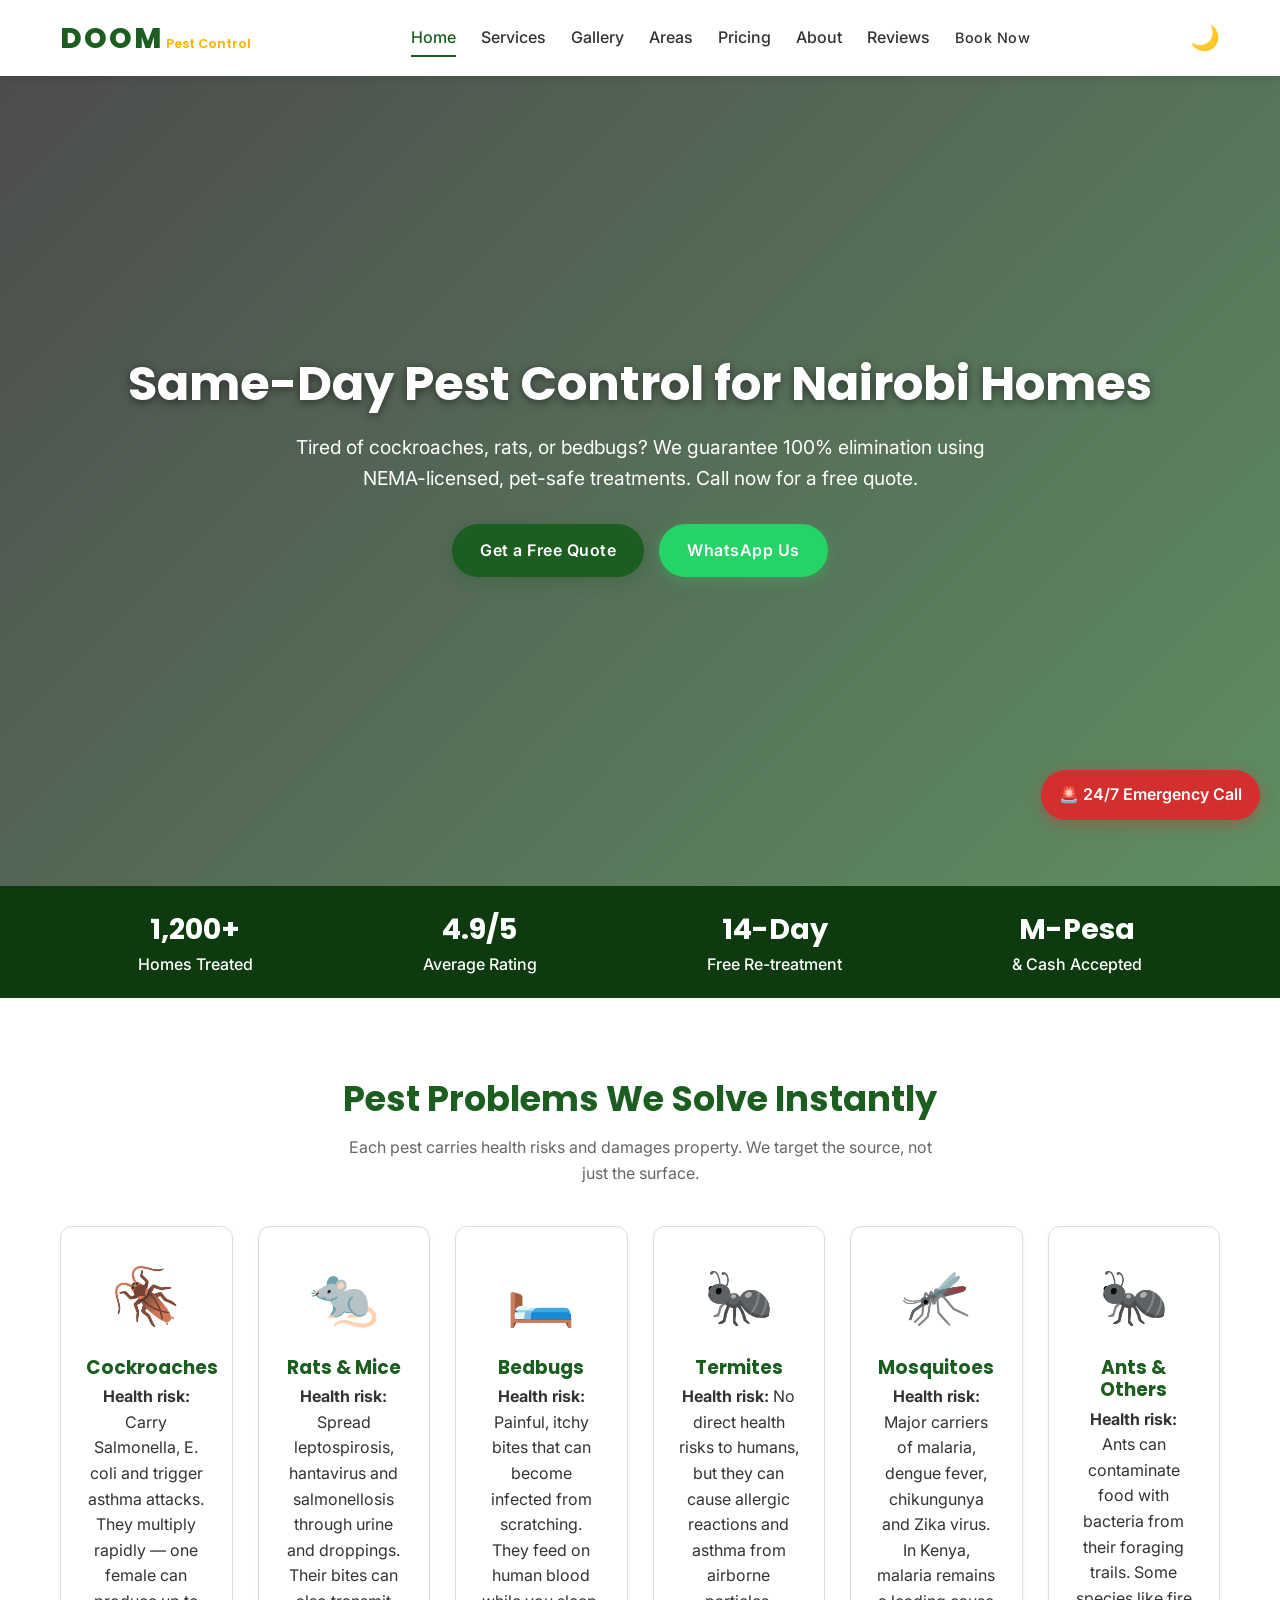
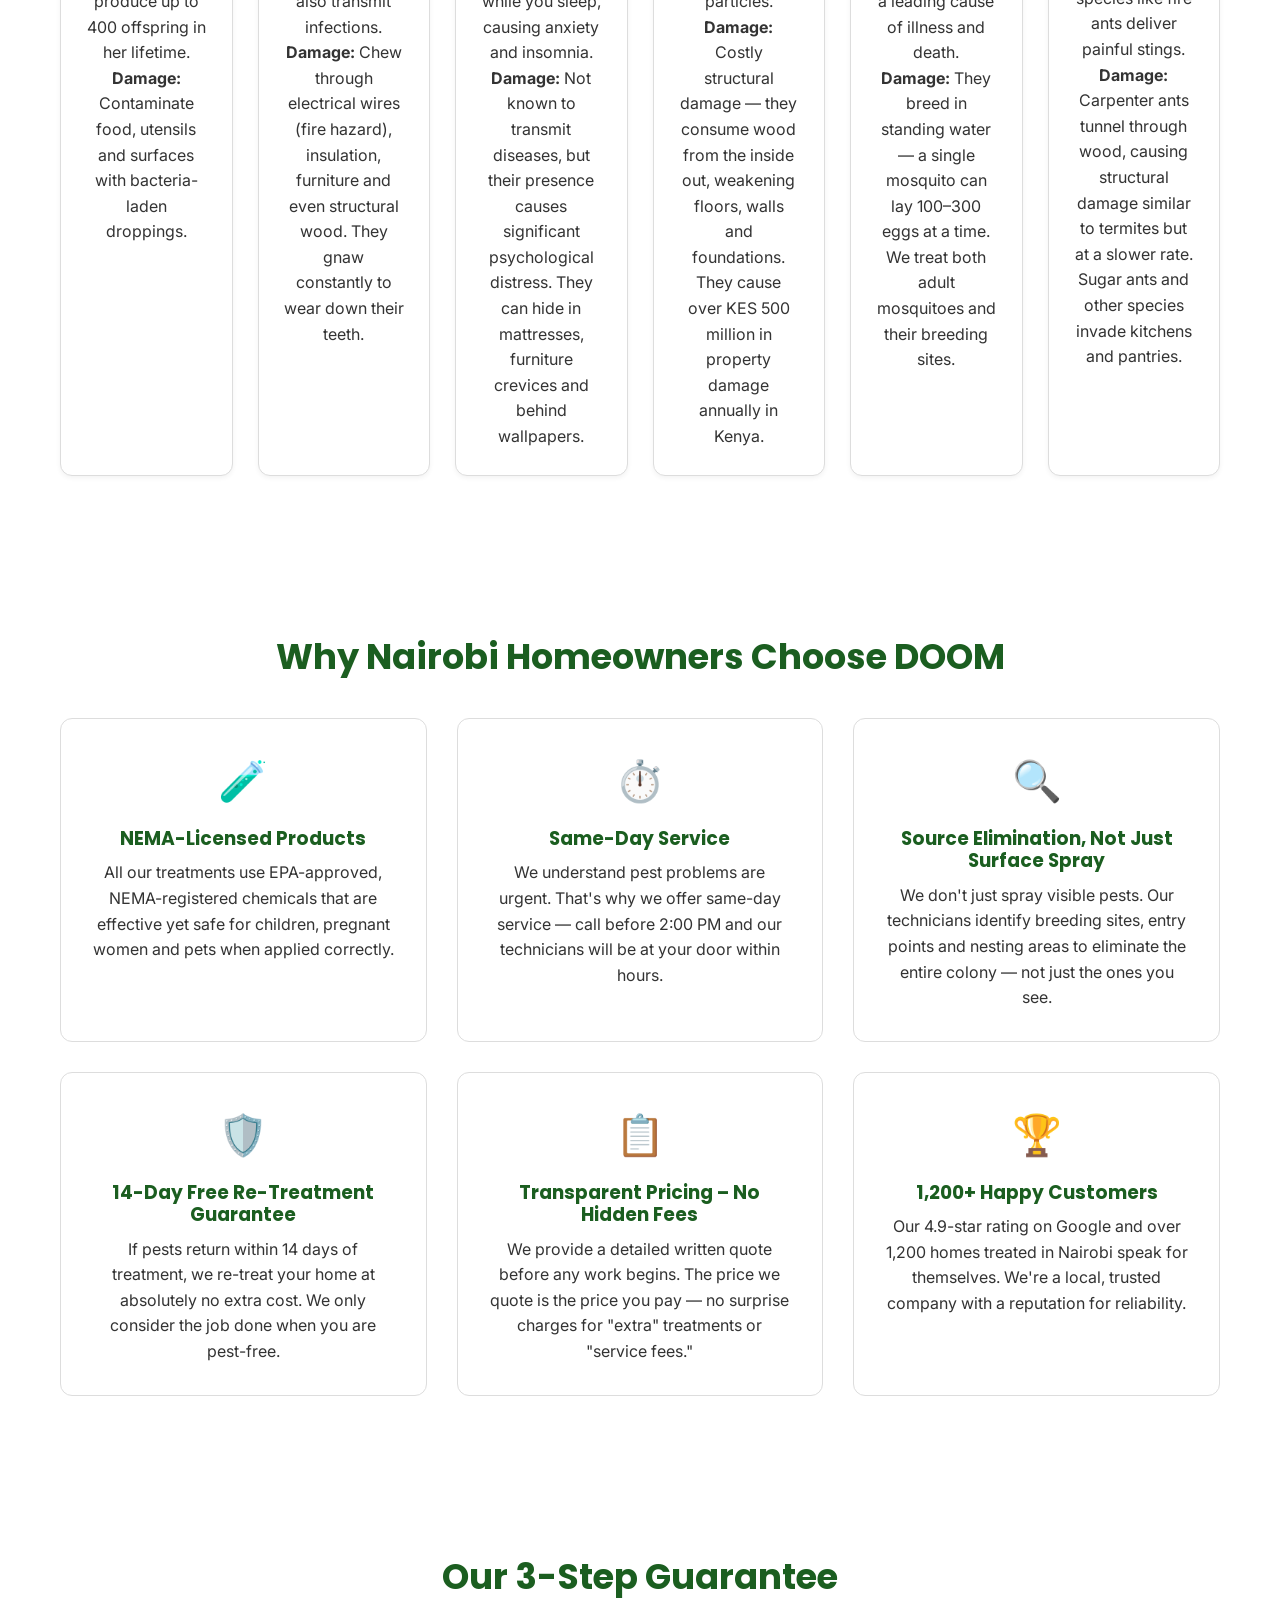
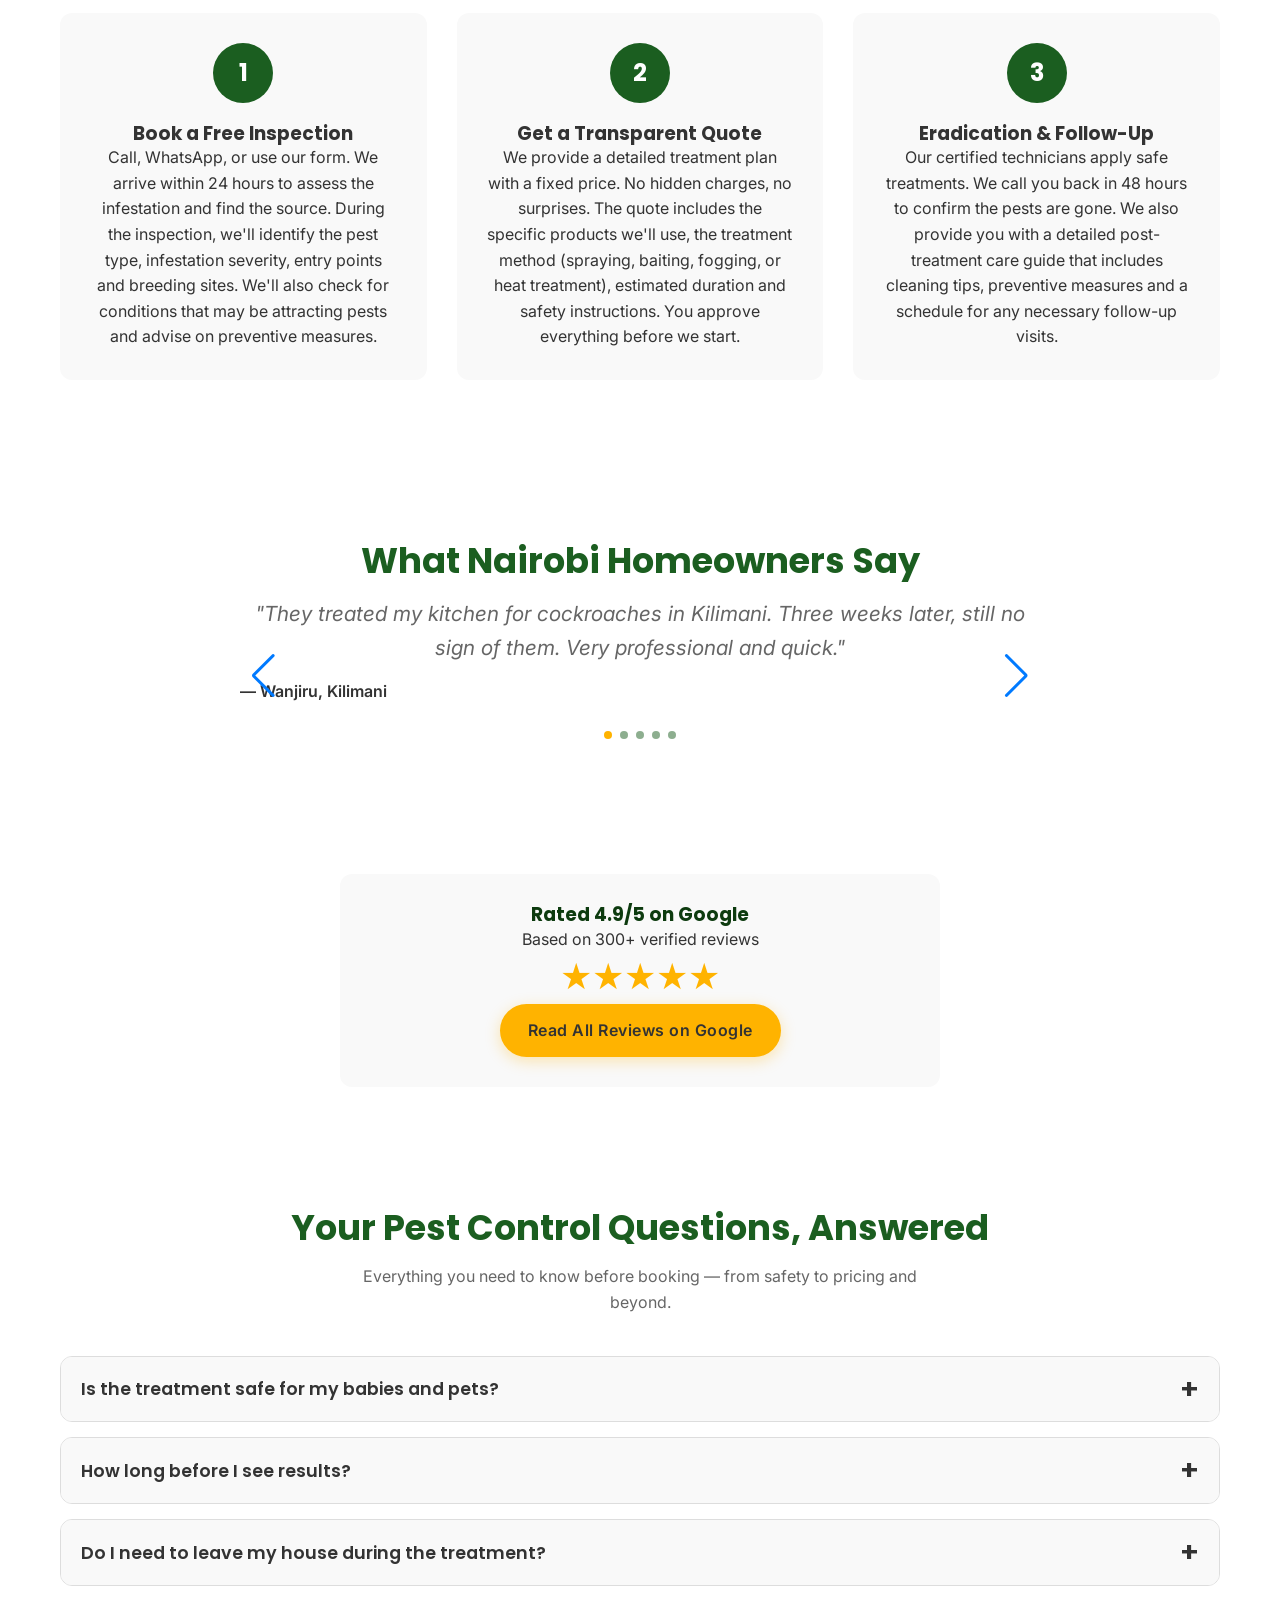
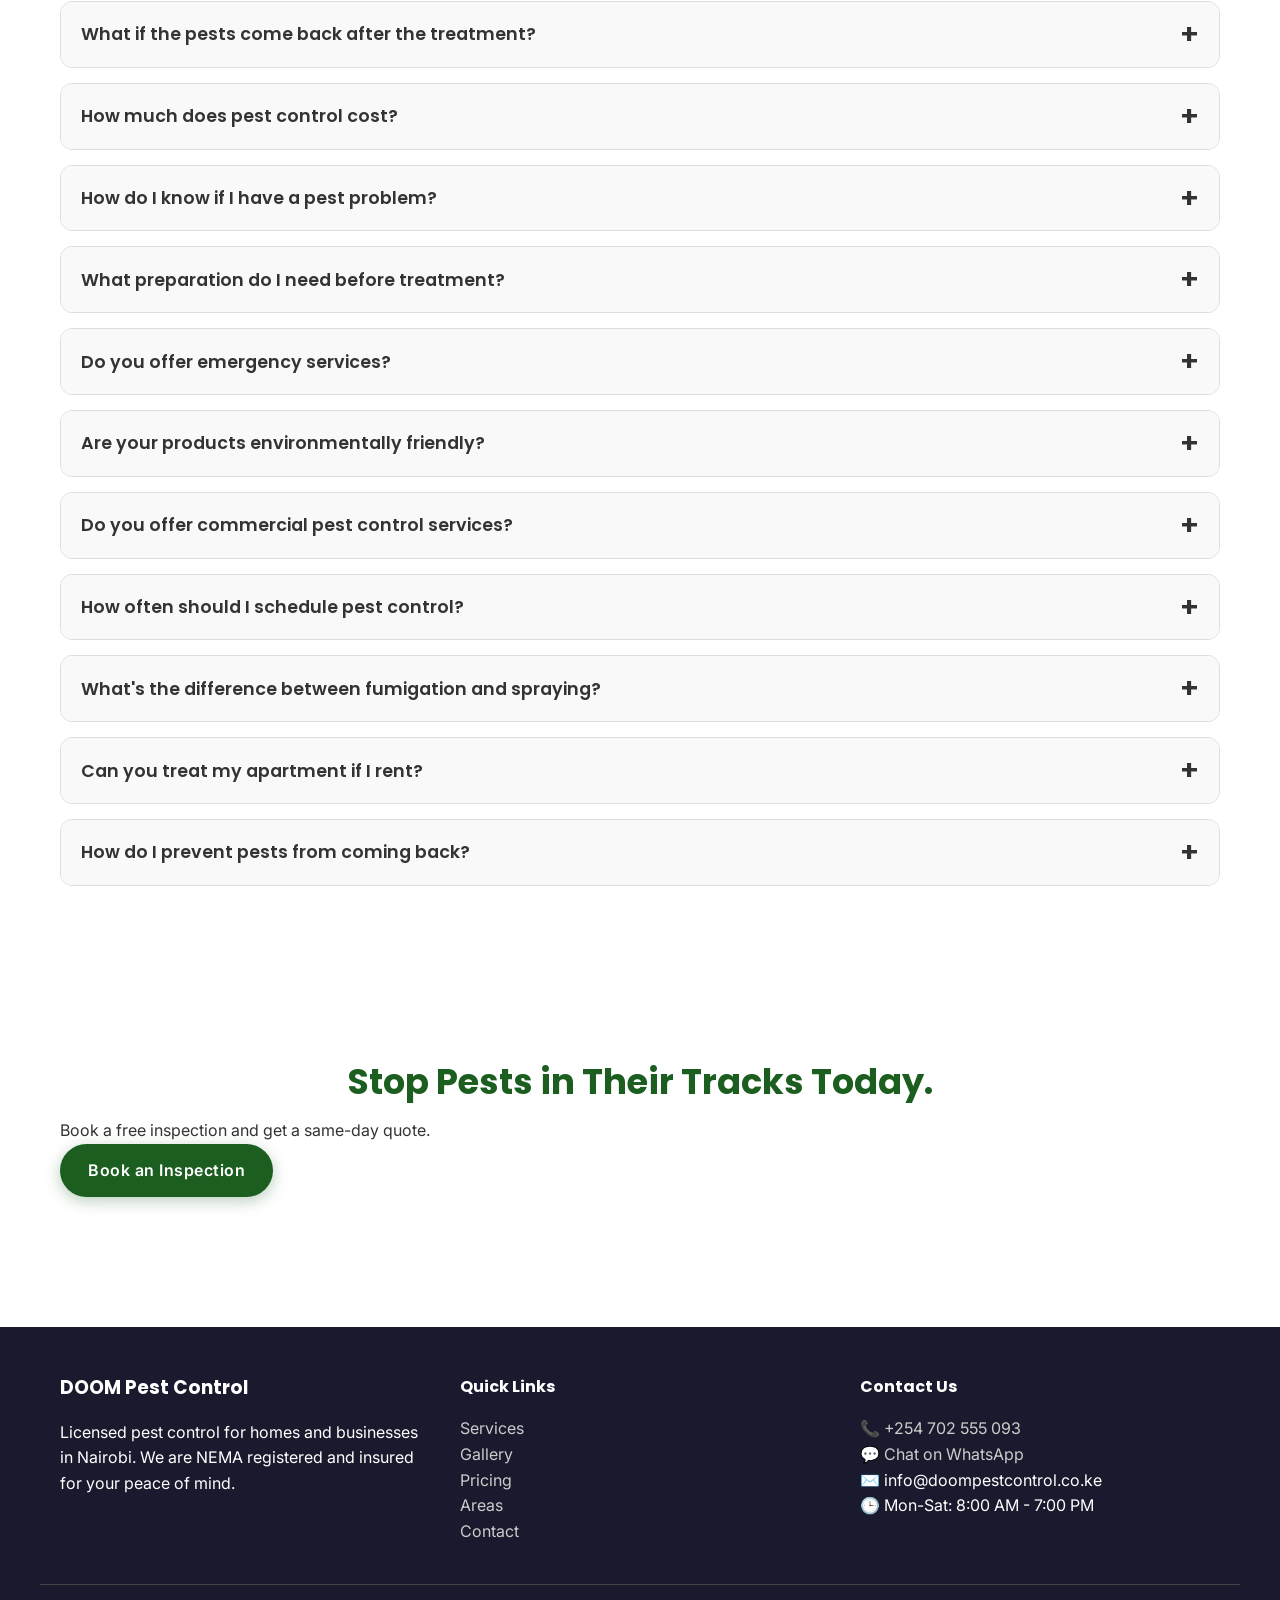
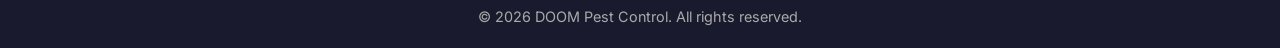
==== commit 6cbd613c: "Add files via upload" ====
--- a/index.html
+++ b/index.html
@@ -8,7 +8,7 @@
   <link rel="preconnect" href="https://fonts.googleapis.com">
   <link rel="preconnect" href="https://fonts.gstatic.com" crossorigin>
   <link href="https://fonts.googleapis.com/css2?family=Inter:wght@400;500;600&family=Poppins:wght@600;700;800&display=swap" rel="stylesheet">
-  <link rel="preload" as="image" href="https://images.unsplash.com/photo-1581578731548-c64695cc6952?q=80&w=2070&auto=format&fit=crop">
+  <link rel="preload" as="image" href="https://images.unsplash.com/photo-1581578731548-c64695cc6952?q=80&w=2070&auto=format&fit=crop" media="(min-width: 768px)">
   <link rel="stylesheet" href="https://cdn.jsdelivr.net/npm/swiper@11/swiper-bundle.min.css">
   <link rel="stylesheet" href="style.css">
   <script type="application/ld+json">
@@ -39,7 +39,7 @@
   <header class="site-header" id="siteHeader">
     <div class="container header-inner">
       <a href="index.html" class="logo">DOOM<span> Pest Control</span></a>
-      <nav class="main-nav" id="mainNav">
+      <nav class="main-nav" id="mainNav" aria-hidden="true">
         <ul>
           <li><a href="index.html" class="active">Home</a></li>
           <li><a href="services.html">Services</a></li>
@@ -52,7 +52,7 @@
         </ul>
       </nav>
       <div class="header-actions">
-        <button class="dark-toggle" id="darkToggle" type="button" aria-label="Toggle dark mode">🌙</button>
+        <button class="dark-toggle" id="darkToggle" type="button" aria-label="Toggle dark mode" aria-pressed="false">🌙</button>
         <button class="mobile-toggle" id="mobileToggle" type="button" aria-label="Menu" aria-expanded="false" aria-controls="mainNav">
           <span></span><span></span><span></span>
         </button>
@@ -221,7 +221,6 @@
     </div>
   </section>
 
-  <!-- Google Reviews Widget -->
   <section class="section google-rating-widget reveal">
     <div class="container">
       <h3>Rated 4.9/5 on Google</h3>
@@ -329,7 +328,7 @@
       </div>
     </div>
     <div class="container copyright">
-      <p>&copy; 2025 DOOM Pest Control. All rights reserved.</p>
+      <p>&copy; 2026 DOOM Pest Control. All rights reserved.</p>
     </div>
   </footer>
 
--- a/style.css
+++ b/style.css
@@ -377,6 +377,39 @@
   color: var(--primary-dark);
 }
 
+/* ===== Why Choose Us ===== */
+.why-grid {
+  display: grid;
+  grid-template-columns: repeat(auto-fit, minmax(280px, 1fr));
+  gap: 30px;
+  margin-top: 40px;
+}
+
+.why-card {
+  background: var(--white);
+  border: 1px solid #ddd;
+  border-radius: var(--radius);
+  padding: 30px;
+  text-align: center;
+  transition: transform 0.3s, box-shadow 0.3s;
+}
+
+.why-card:hover {
+  transform: translateY(-5px);
+  box-shadow: var(--shadow);
+}
+
+.why-icon {
+  font-size: 2.5rem;
+  margin-bottom: 15px;
+  display: block;
+}
+
+.why-card h3 {
+  margin-bottom: 10px;
+  color: var(--primary);
+}
+
 /* ===== Pest Grid ===== */
 .pest-grid {
   display: grid;
@@ -679,6 +712,29 @@
   font-weight: bold;
   text-align: center;
   color: var(--primary);
+}
+
+/* ===== About Page ===== */
+.about-list {
+  list-style: none;
+  padding: 0;
+  margin: 20px 0;
+}
+
+.about-list li {
+  margin-bottom: 12px;
+  display: flex;
+  align-items: center;
+  gap: 10px;
+  font-size: 1rem;
+  color: var(--text);
+}
+
+.about-list li::before {
+  content: '✓';
+  color: var(--primary);
+  font-weight: bold;
+  font-size: 1.2rem;
 }
 
 /* ===== Reviews ===== */
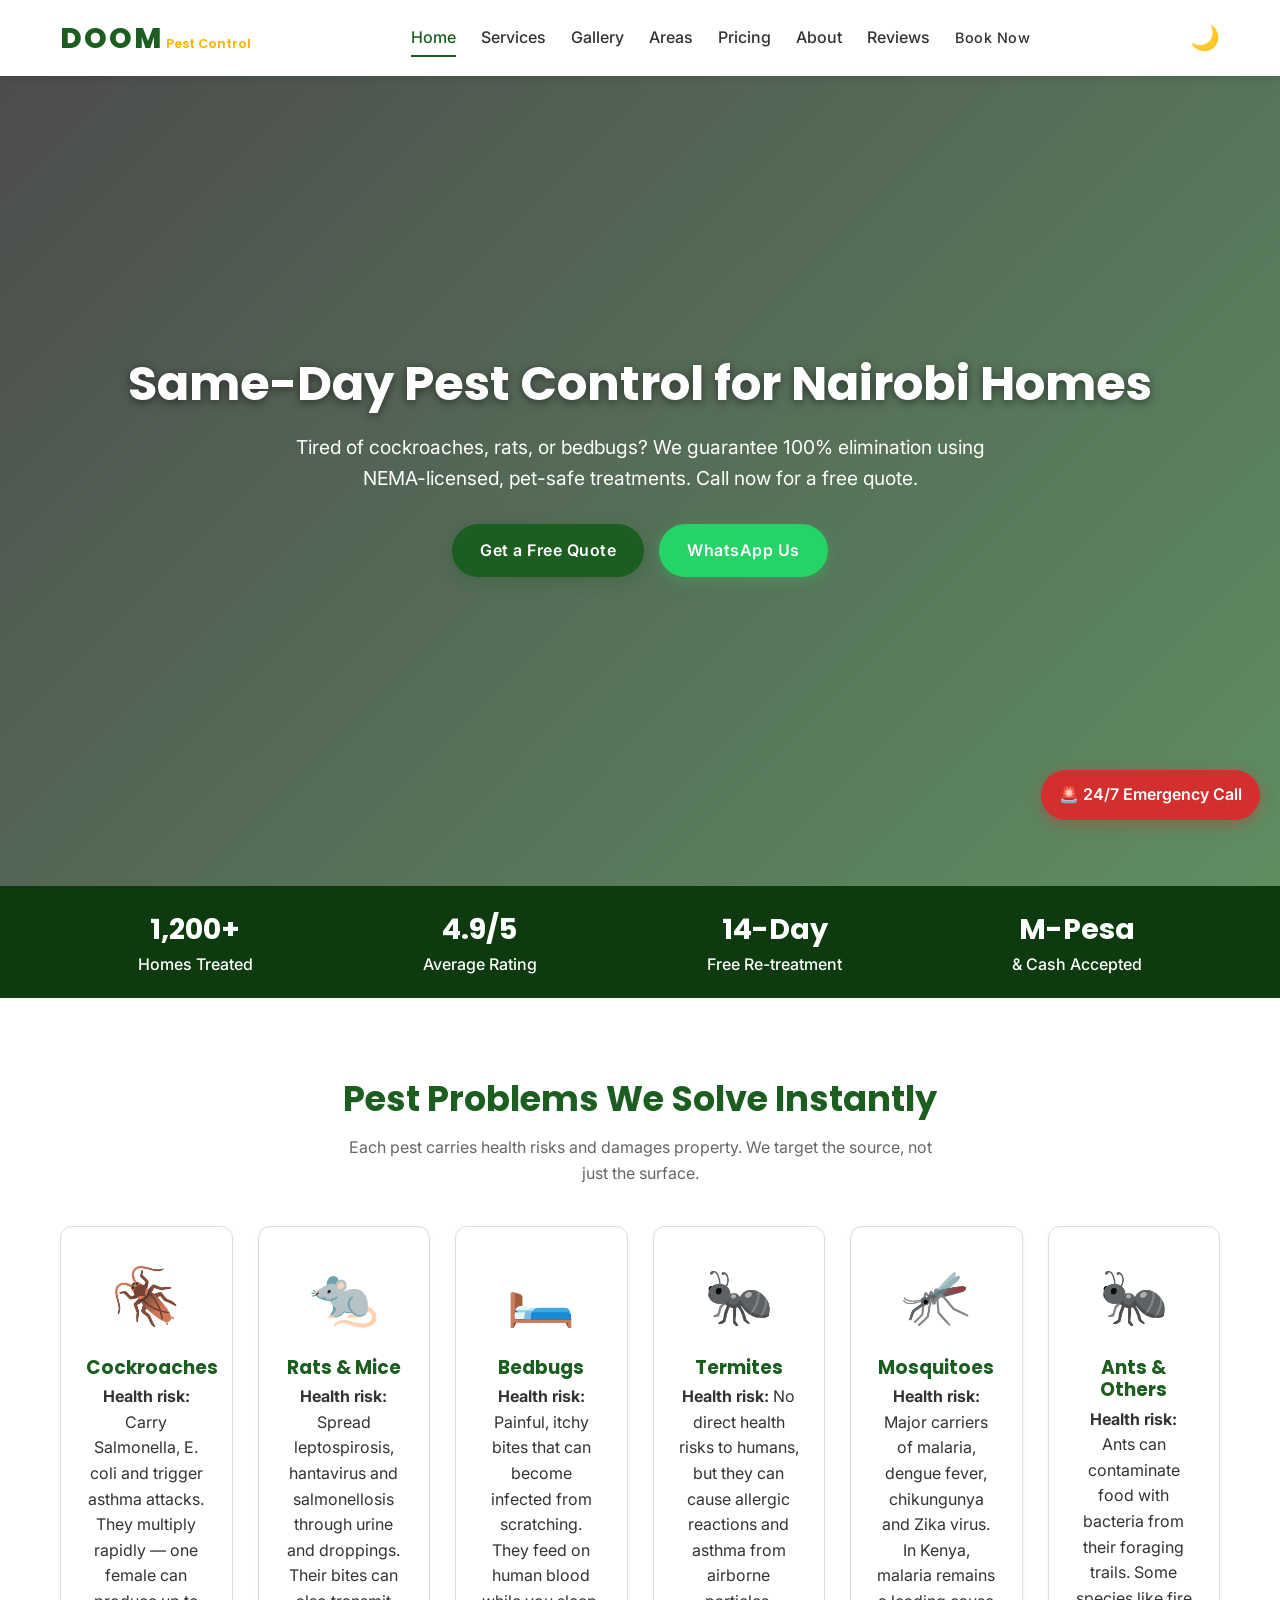
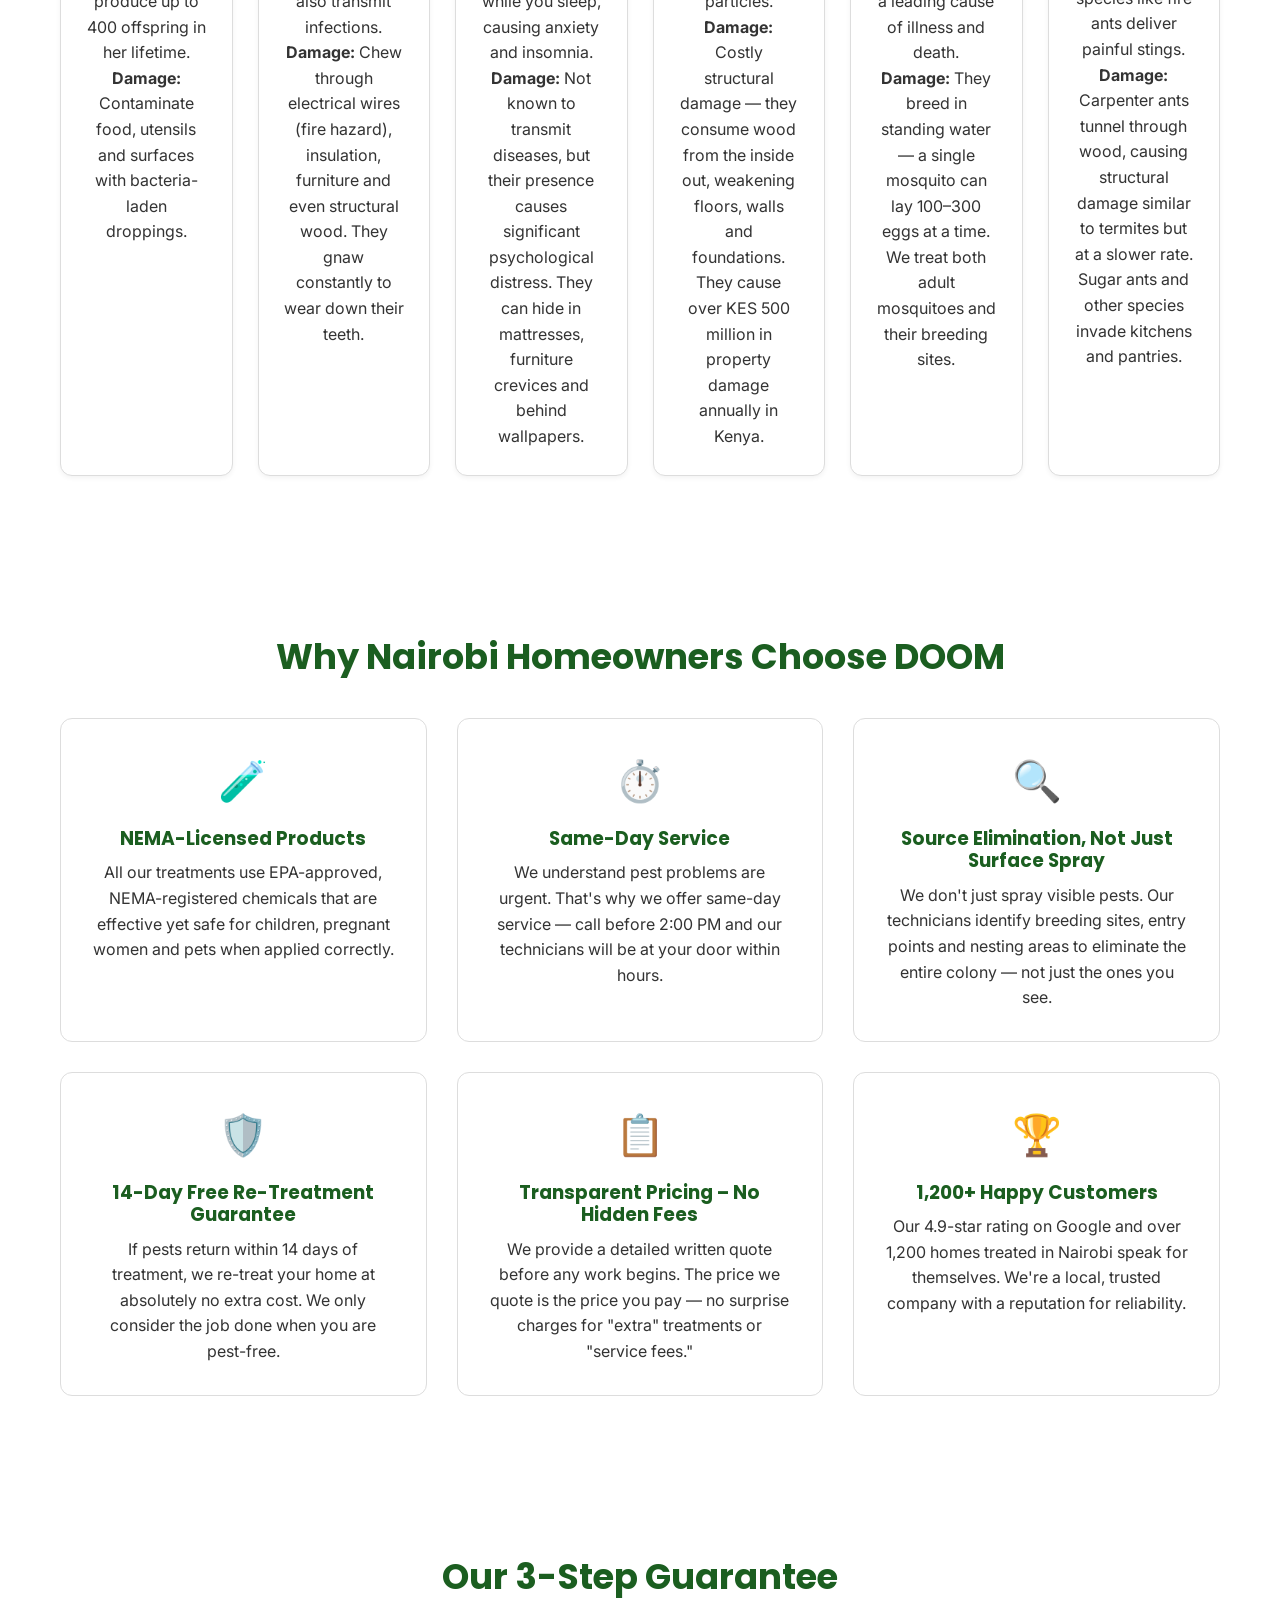
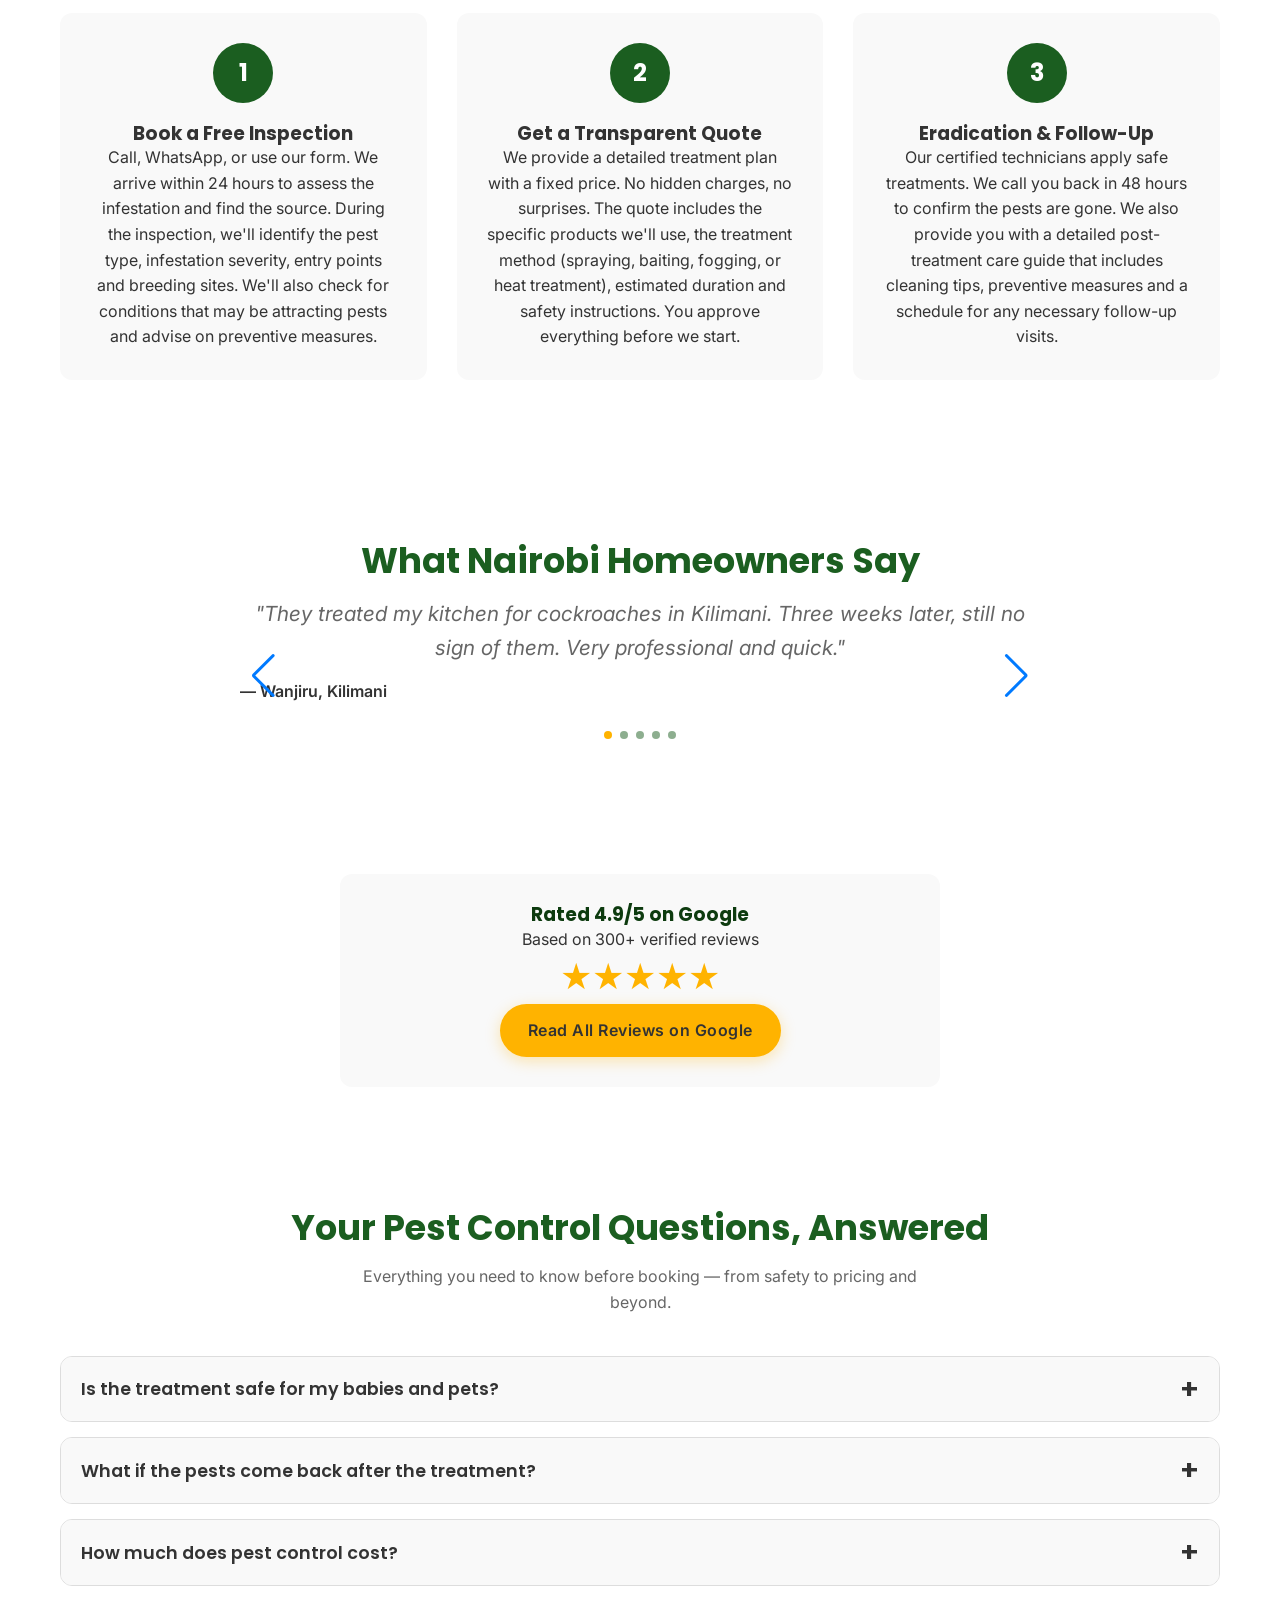
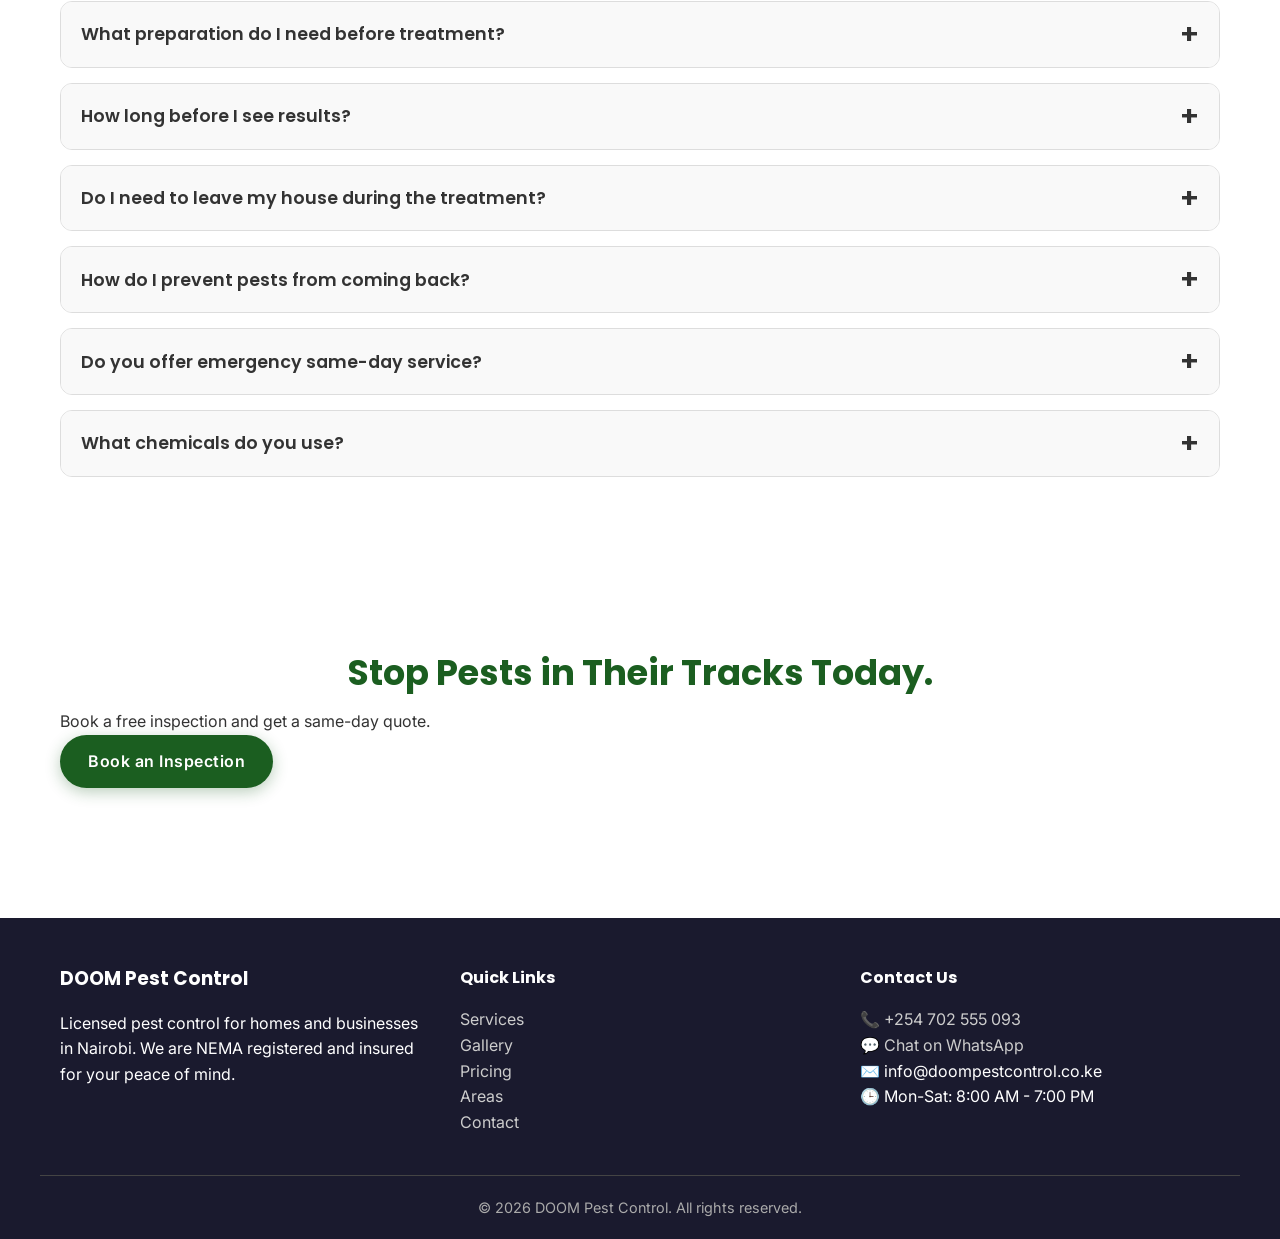
==== commit 7bc5b645: "Add files via upload" ====
--- a/index.html
+++ b/index.html
@@ -1,3 +1,4 @@
+<!-- index.html -->
 <!DOCTYPE html>
 <html lang="en">
 <head>
@@ -240,6 +241,18 @@
           <div class="faq-answer"><p>Absolutely. We use NEMA-approved, child and pet-friendly products that are safe when applied correctly. We advise keeping children and pets out of the treated areas for 1-2 hours until the solution dries. Our technicians will explain all safety measures on-site and provide a clear post-treatment guide. For pet owners, we'll advise on any specific precautions for dogs, cats or other animals.</p></div>
         </div>
         <div class="faq-item">
+          <button class="faq-question" type="button">What if the pests come back after the treatment?</button>
+          <div class="faq-answer"><p>We stand by our work with a 14-day service guarantee. If pests return within the warranty period, we will re-treat your home at no extra cost. We only consider the job done when you are pest-free. For termites and bedbugs, we may offer extended warranties up to 6 months depending on the treatment package you choose.</p></div>
+        </div>
+        <div class="faq-item">
+          <button class="faq-question" type="button">How much does pest control cost?</button>
+          <div class="faq-answer"><p>Costs vary depending on the pest type, the size of your home, and the severity of the infestation. We provide a free inspection and a transparent, written quote before any work begins. Here's a rough guide: cockroach treatment for a 3-bedroom house starts from KES 6,500, rat control from KES 5,000, and bedbug heat treatment from KES 8,000. We offer competitive pricing with no hidden fees.</p></div>
+        </div>
+        <div class="faq-item">
+          <button class="faq-question" type="button">What preparation do I need before treatment?</button>
+          <div class="faq-answer"><p>Before our team arrives: clear countertops and surfaces in the kitchen and bathrooms, remove food from open containers and store in sealed bags or cupboards, move furniture away from walls, vacuum and sweep floors, and remove pets and plants from the treatment area. We'll provide a full checklist when you book so you know exactly what to do.</p></div>
+        </div>
+        <div class="faq-item">
           <button class="faq-question" type="button">How long before I see results?</button>
           <div class="faq-answer"><p>For crawling insects like cockroaches and ants, you'll see a noticeable reduction within 24 hours. For bedbugs and termites, complete elimination may take 48 hours to 2 weeks depending on the life cycle. We always follow up to confirm. Mosquito fogging shows immediate results, and we recommend staying indoors for 30 minutes after fogging.</p></div>
         </div>
@@ -248,48 +261,16 @@
           <div class="faq-answer"><p>For standard spraying, you can remain indoors but must stay away from treated surfaces for 1-2 hours. For heavy fumigation or fogging, we recommend leaving for 2-3 hours. Our team will advise you based on your specific service. We'll also let you know if you need to cover food, utensils, or remove plants and aquariums before treatment.</p></div>
         </div>
         <div class="faq-item">
-          <button class="faq-question" type="button">What if the pests come back after the treatment?</button>
-          <div class="faq-answer"><p>We stand by our work with a 14-day service guarantee. If pests return within the warranty period, we will re-treat your home at no extra cost. We only consider the job done when you are pest-free. For termites and bedbugs, we may offer extended warranties up to 6 months depending on the treatment package you choose.</p></div>
-        </div>
-        <div class="faq-item">
-          <button class="faq-question" type="button">How much does pest control cost?</button>
-          <div class="faq-answer"><p>Costs vary depending on the pest type, the size of your home, and the severity of the infestation. We provide a free inspection and a transparent, written quote before any work begins. Here's a rough guide: cockroach treatment for a 3-bedroom house starts from KES 6,500, rat control from KES 5,000, and bedbug heat treatment from KES 8,000. We offer competitive pricing with no hidden fees.</p></div>
-        </div>
-        <div class="faq-item">
-          <button class="faq-question" type="button">How do I know if I have a pest problem?</button>
-          <div class="faq-answer"><p>Common signs include droppings (small dark pellets), chewed wires or furniture, holes in walls or wood, live or dead insects, unusual smells (musty or oily), itchy bites on your skin, and scratching sounds in walls or ceilings. If you notice any of these, contact us for a free inspection. Early detection saves you money and prevents the infestation from spreading.</p></div>
-        </div>
-        <div class="faq-item">
-          <button class="faq-question" type="button">What preparation do I need before treatment?</button>
-          <div class="faq-answer"><p>Before our team arrives: clear countertops and surfaces in the kitchen and bathrooms, remove food from open containers and store in sealed bags or cupboards, move furniture away from walls, vacuum and sweep floors, and remove pets and plants from the treatment area. We'll provide a full checklist when you book so you know exactly what to do.</p></div>
-        </div>
-        <div class="faq-item">
-          <button class="faq-question" type="button">Do you offer emergency services?</button>
-          <div class="faq-answer"><p>Yes! We understand pest emergencies can happen at any time. We offer emergency same-day service for urgent situations — just call us and we'll prioritize your case. For after-hours emergencies, leave a message and we'll get back to you within 15 minutes. Emergency service may have a small surcharge depending on the time of day.</p></div>
-        </div>
-        <div class="faq-item">
-          <button class="faq-question" type="button">Are your products environmentally friendly?</button>
-          <div class="faq-answer"><p>We prioritize products that are effective yet environmentally responsible. All our chemicals are NEMA-registered and meet international safety standards. We use targeted treatments that minimize environmental impact — for example, gel baits for cockroaches that reduce chemical drift, and heat treatments for bedbugs that use zero chemicals. We also provide eco-friendly options upon request.</p></div>
-        </div>
-        <div class="faq-item">
-          <button class="faq-question" type="button">Do you offer commercial pest control services?</button>
-          <div class="faq-answer"><p>Yes, we serve businesses, restaurants, hotels, schools, hospitals and office buildings across Nairobi. Commercial pest control requires specialized approaches to minimize disruption while maintaining hygiene standards. We work around your schedule — after-hours or weekend treatments are available. Contact us for a tailored commercial proposal.</p></div>
-        </div>
-        <div class="faq-item">
-          <button class="faq-question" type="button">How often should I schedule pest control?</button>
-          <div class="faq-answer"><p>For most homes, we recommend a quarterly or bi-annual treatment to maintain a pest-free environment. For homes in high-risk areas (near garbage dumps, construction sites, or water bodies), we recommend quarterly treatments. For commercial kitchens and restaurants, monthly treatments are standard. We'll recommend a schedule based on your specific situation after the initial treatment.</p></div>
-        </div>
-        <div class="faq-item">
-          <button class="faq-question" type="button">What's the difference between fumigation and spraying?</button>
-          <div class="faq-answer"><p>Spraying involves applying liquid chemicals to surfaces where pests walk or hide. It's effective for crawling insects and is less invasive. Fumigation uses gas that penetrates deep into cracks, voids and furniture to kill pests hiding in inaccessible areas. Fumigation requires you to leave the premises for 3-4 hours and is typically used for severe infestations or termites. We'll recommend the right method for your situation.</p></div>
-        </div>
-        <div class="faq-item">
-          <button class="faq-question" type="button">Can you treat my apartment if I rent?</button>
-          <div class="faq-answer"><p>Absolutely. We treat both rented and owned properties. However, we recommend that you inform your landlord or property manager before treatment, especially if the infestation is coming from adjacent units. For apartment complexes, we offer coordinated treatments for multiple units to prevent pests from moving between apartments. We can also provide a written report for your landlord if needed.</p></div>
-        </div>
-        <div class="faq-item">
           <button class="faq-question" type="button">How do I prevent pests from coming back?</button>
           <div class="faq-answer"><p>After treatment, we provide a detailed prevention guide that includes: sealing cracks and gaps around windows and doors, storing food in airtight containers, fixing leaky pipes and faucets, keeping your home clean and clutter-free, trimming vegetation away from your house, and installing mesh screens on windows. We also offer preventive maintenance plans with scheduled inspections and treatments.</p></div>
+        </div>
+        <div class="faq-item">
+          <button class="faq-question" type="button">Do you offer emergency same-day service?</button>
+          <div class="faq-answer"><p>Yes! We understand pest emergencies can happen at any time. We offer emergency same-day service for urgent situations — just call us and we'll prioritize your case. For after-hours emergencies, leave a message and we'll get back to you within 15 minutes. Emergency service may have a small surcharge depending on the time of day.</p></div>
+        </div>
+        <div class="faq-item">
+          <button class="faq-question" type="button">What chemicals do you use?</button>
+          <div class="faq-answer"><p>We use EPA-approved, WHO-recommended pesticides that are specifically formulated for residential and commercial use. All products are NEMA-registered and safe for humans and pets once dried. We prioritize targeted treatments that minimize environmental impact — for example, gel baits for cockroaches that reduce chemical drift, and heat treatments for bedbugs that use zero chemicals.</p></div>
         </div>
       </div>
     </div>
--- a/style.css
+++ b/style.css
@@ -822,9 +822,29 @@
 
 .calendly-widget {
   margin-top: 30px;
-  background: var(--bg-light);
-  padding: 20px;
-  border-radius: var(--radius);
+  background: transparent;
+  padding: 0;
+}
+
+/* ===== Calendly Widget Responsive ===== */
+.calendly-inline-widget {
+  width: 100% !important;
+  min-height: 750px !important;
+  height: 750px !important;
+}
+
+@media (max-width: 768px) {
+  .calendly-inline-widget {
+    min-height: 600px !important;
+    height: 600px !important;
+  }
+}
+
+@media (max-width: 480px) {
+  .calendly-inline-widget {
+    min-height: 550px !important;
+    height: 550px !important;
+  }
 }
 
 /* ===== Footer ===== */
@@ -1028,6 +1048,9 @@
   body {
     padding-bottom: 120px; /* space for mobile CTA */
   }
+  .container {
+    padding: 0 10px; /* added to give more space on smaller screens */
+  }
 }
 
 @media (max-width: 576px) {
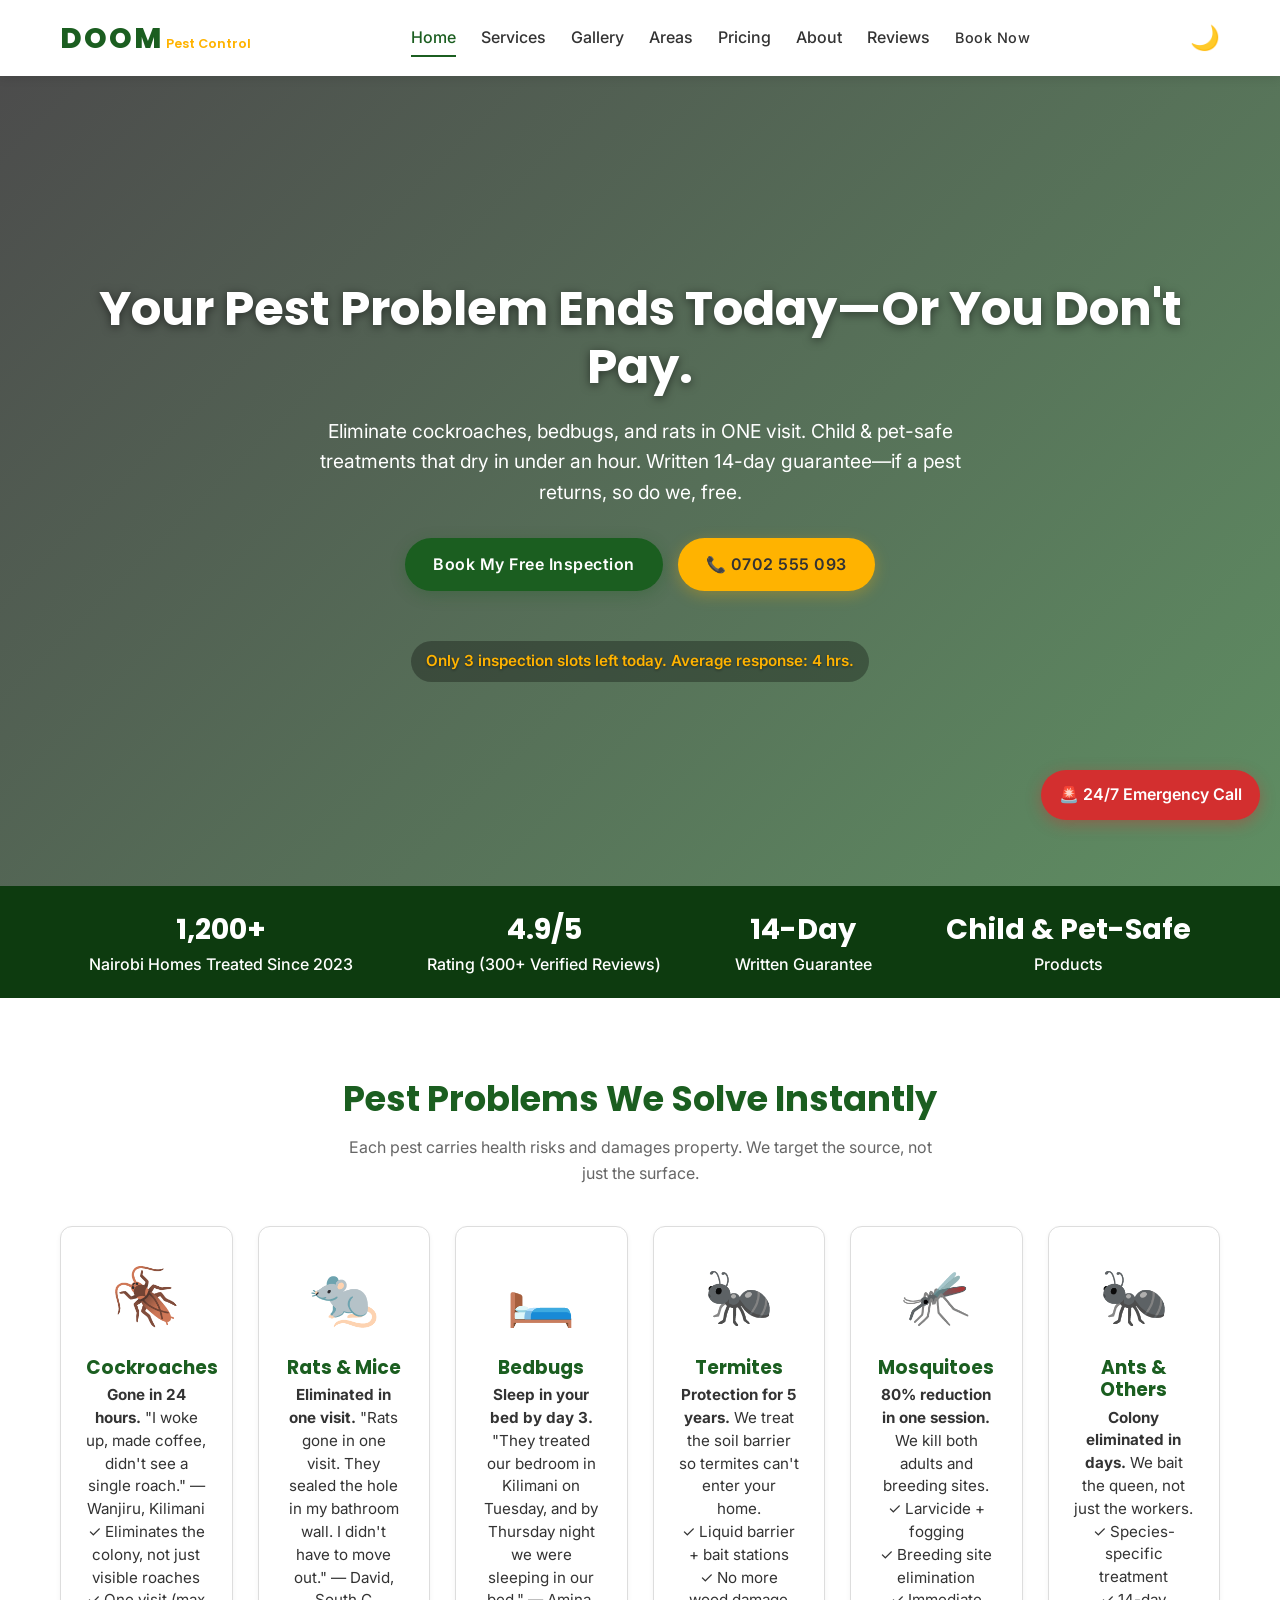
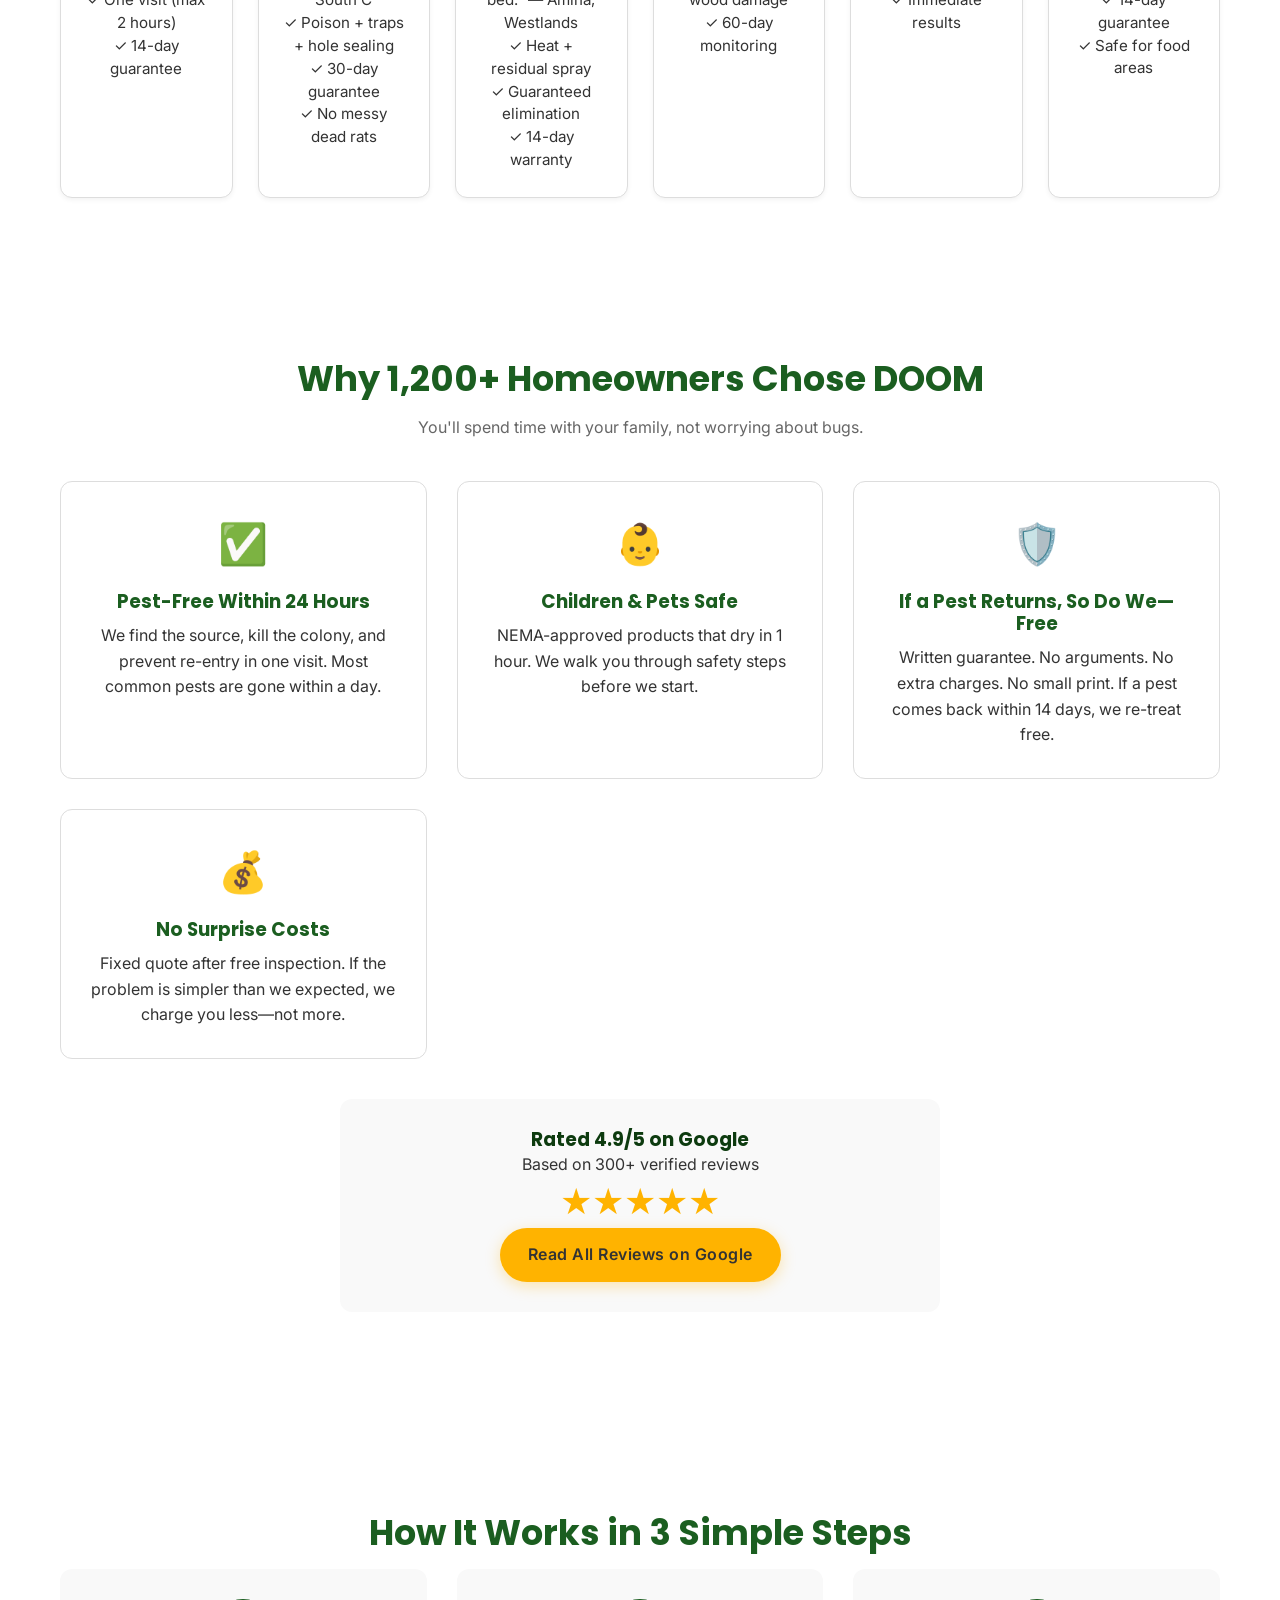
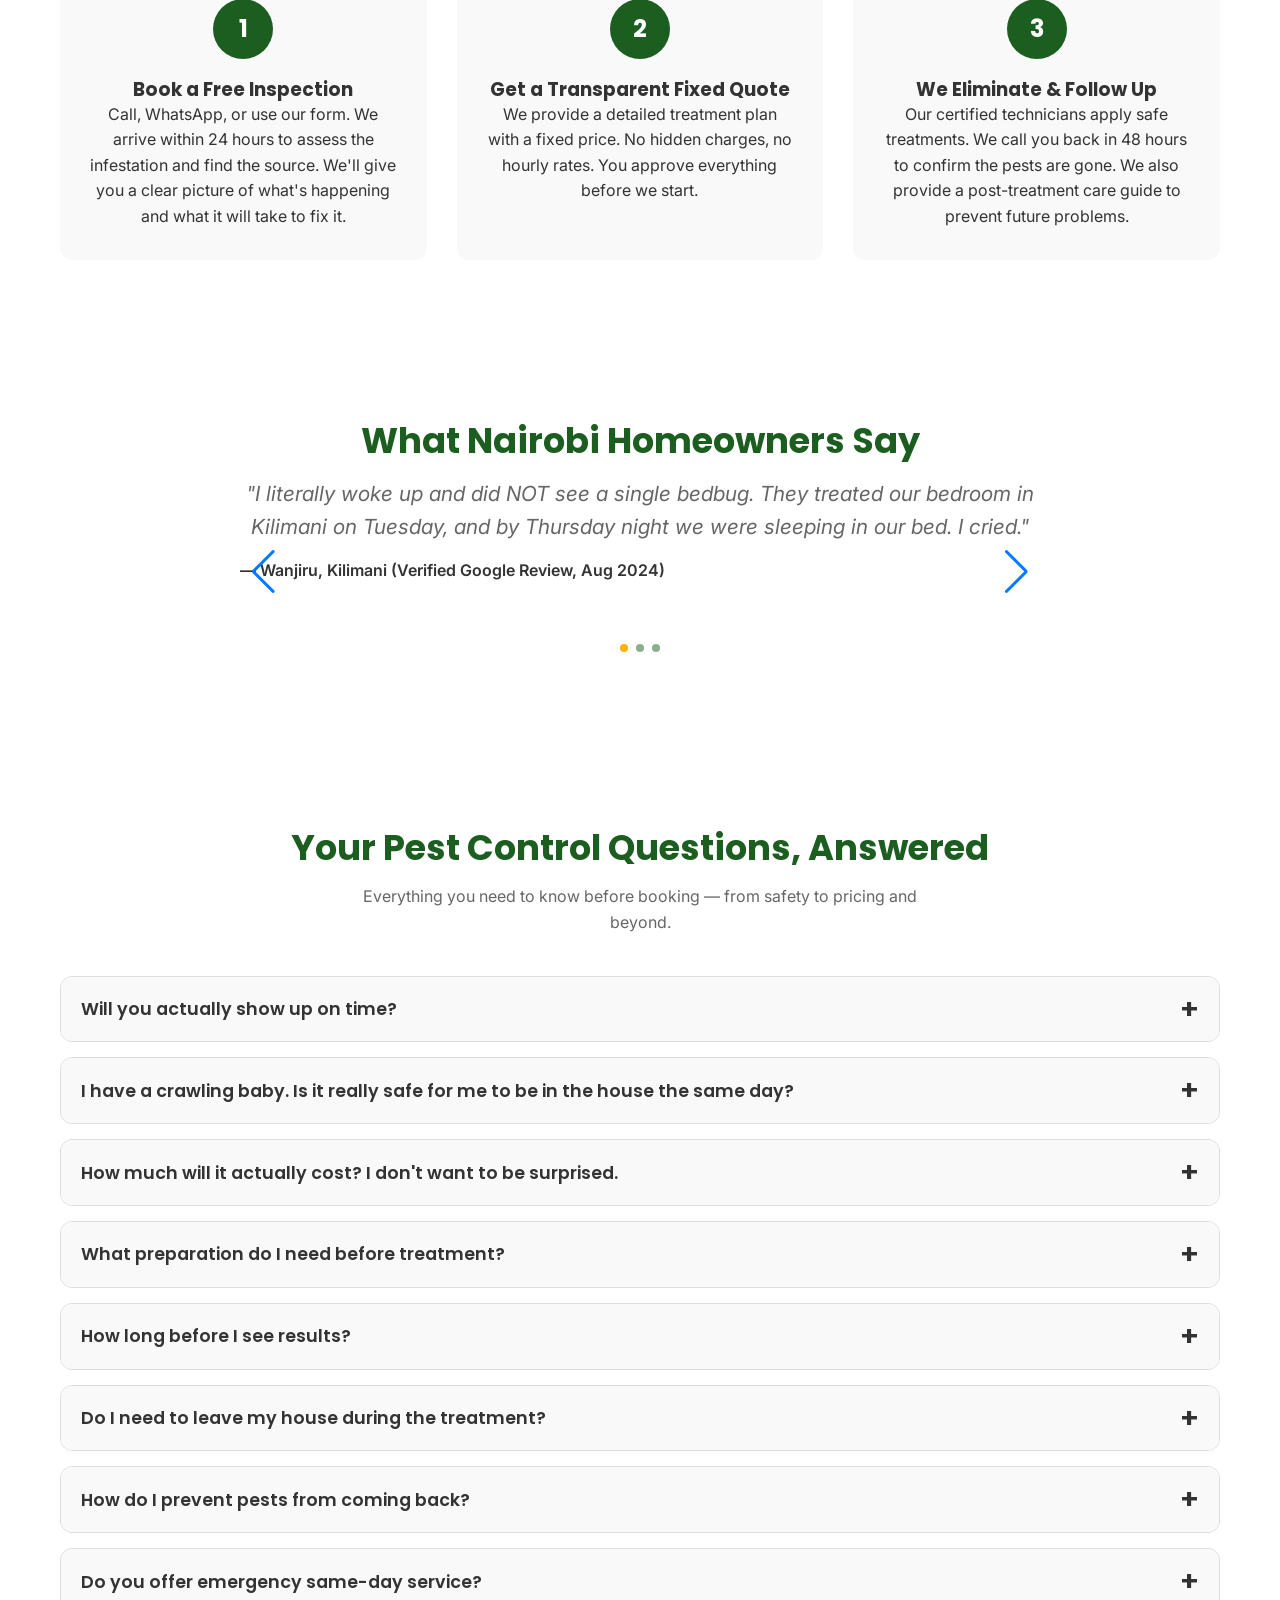
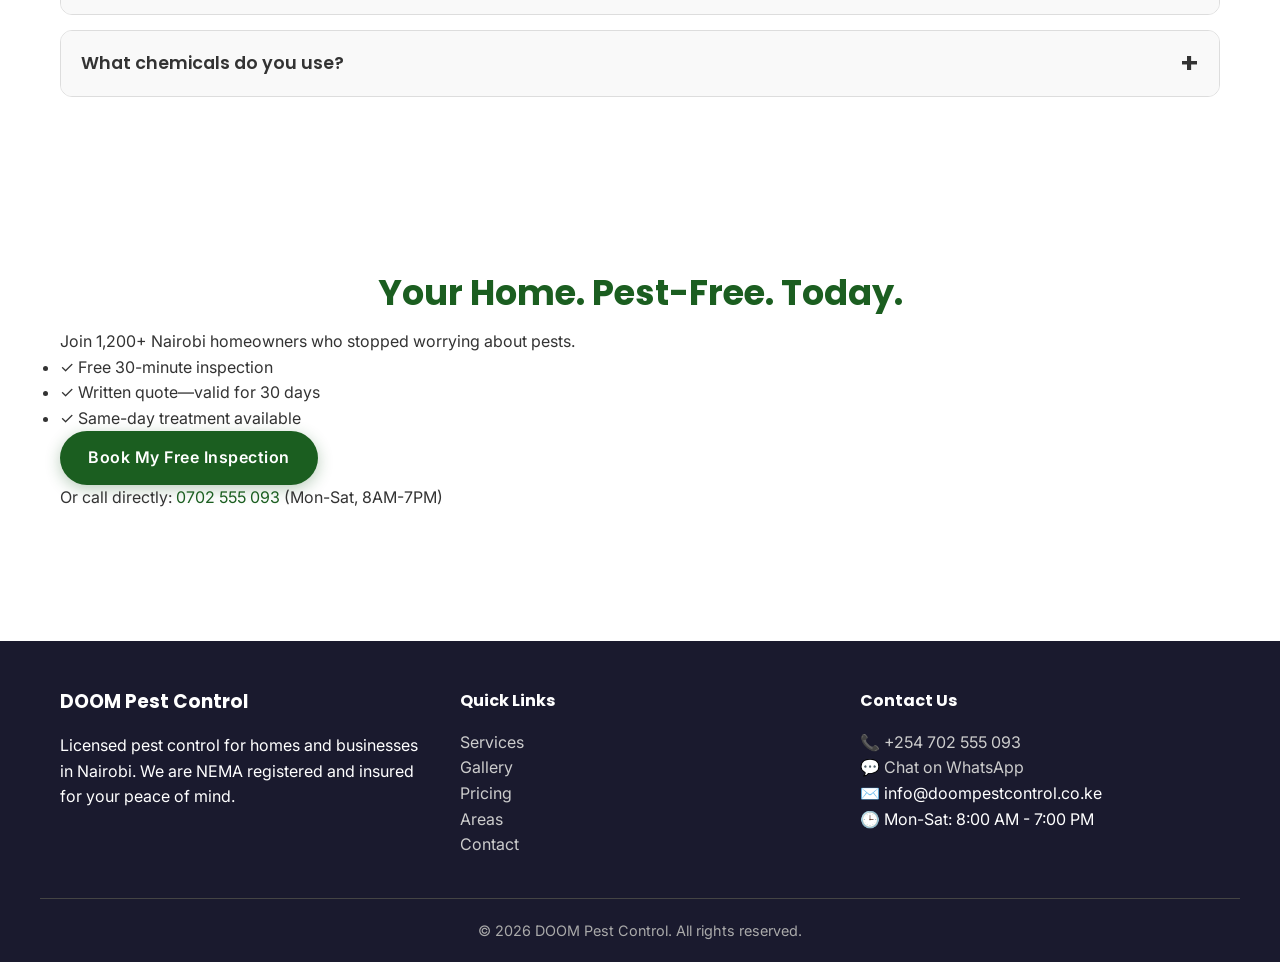
==== commit 8f09839e: "Add files via upload" ====
--- a/index.html
+++ b/index.html
@@ -1,4 +1,3 @@
-<!-- index.html -->
 <!DOCTYPE html>
 <html lang="en">
 <head>
@@ -29,7 +28,7 @@
       "aggregateRating": {
         "@type": "AggregateRating",
         "ratingValue": "4.9",
-        "reviewCount": "1200"
+        "reviewCount": "300"
       }
     }
   </script>
@@ -65,21 +64,22 @@
     <div class="hero-bg" style="background-image: url('https://images.unsplash.com/photo-1581578731548-c64695cc6952?q=80&w=2070&auto=format&fit=crop');"></div>
     <div class="hero-overlay"></div>
     <div class="container hero-content">
-      <h1 class="fade-in-up">Same-Day Pest Control for Nairobi Homes</h1>
-      <p class="lead fade-in-up delay-1">Tired of cockroaches, rats, or bedbugs? We guarantee 100% elimination using NEMA-licensed, pet-safe treatments. Call now for a free quote.</p>
+      <h1 class="fade-in-up">Your Pest Problem Ends Today—Or You Don't Pay.</h1>
+      <p class="lead fade-in-up delay-1">Eliminate cockroaches, bedbugs, and rats in ONE visit. Child &amp; pet-safe treatments that dry in under an hour. Written 14-day guarantee—if a pest returns, so do we, free.</p>
       <div class="hero-cta fade-in-up delay-2">
-        <a href="contact.html" class="btn btn-primary">Get a Free Quote</a>
-        <a href="https://wa.me/254702555093?text=Hello%2C%20I%20need%20pest%20control%20service" class="btn btn-whatsapp" target="_blank">WhatsApp Us</a>
-      </div>
+        <a href="contact.html" class="btn btn-primary">Book My Free Inspection</a>
+        <a href="tel:+254702555093" class="btn btn-secondary">📞 0702 555 093</a>
+      </div>
+      <p class="hero-urgency fade-in-up delay-3">Only 3 inspection slots left today. Average response: 4 hrs.</p>
     </div>
   </section>
 
   <section class="trust-bar">
     <div class="container trust-bar-inner">
-      <span><strong>1,200+</strong> Homes Treated</span>
-      <span><strong>4.9/5</strong> Average Rating</span>
-      <span><strong>14-Day</strong> Free Re-treatment</span>
-      <span><strong>M-Pesa</strong> & Cash Accepted</span>
+      <span><strong>1,200+</strong> Nairobi Homes Treated Since 2023</span>
+      <span><strong>4.9/5</strong> Rating (300+ Verified Reviews)</span>
+      <span><strong>14-Day</strong> Written Guarantee</span>
+      <span><strong>Child &amp; Pet-Safe</strong> Products</span>
     </div>
   </section>
 
@@ -91,38 +91,38 @@
         <a href="services.html#cockroaches" class="pest-card">
           <div class="pest-icon">🪳</div>
           <h3>Cockroaches</h3>
-          <p><strong>Health risk:</strong> Carry Salmonella, E. coli and trigger asthma attacks. They multiply rapidly — one female can produce up to 400 offspring in her lifetime.</p>
-          <p><strong>Damage:</strong> Contaminate food, utensils and surfaces with bacteria-laden droppings.</p>
+          <p><strong>Gone in 24 hours.</strong> "I woke up, made coffee, didn't see a single roach." — Wanjiru, Kilimani</p>
+          <p>✓ Eliminates the colony, not just visible roaches<br>✓ One visit (max 2 hours)<br>✓ 14-day guarantee</p>
         </a>
         <a href="services.html#rats" class="pest-card">
           <div class="pest-icon">🐀</div>
-          <h3>Rats & Mice</h3>
-          <p><strong>Health risk:</strong> Spread leptospirosis, hantavirus and salmonellosis through urine and droppings. Their bites can also transmit infections.</p>
-          <p><strong>Damage:</strong> Chew through electrical wires (fire hazard), insulation, furniture and even structural wood. They gnaw constantly to wear down their teeth.</p>
+          <h3>Rats &amp; Mice</h3>
+          <p><strong>Eliminated in one visit.</strong> "Rats gone in one visit. They sealed the hole in my bathroom wall. I didn't have to move out." — David, South C</p>
+          <p>✓ Poison + traps + hole sealing<br>✓ 30-day guarantee<br>✓ No messy dead rats</p>
         </a>
         <a href="services.html#bedbugs" class="pest-card">
           <div class="pest-icon">🛏️</div>
           <h3>Bedbugs</h3>
-          <p><strong>Health risk:</strong> Painful, itchy bites that can become infected from scratching. They feed on human blood while you sleep, causing anxiety and insomnia.</p>
-          <p><strong>Damage:</strong> Not known to transmit diseases, but their presence causes significant psychological distress. They can hide in mattresses, furniture crevices and behind wallpapers.</p>
+          <p><strong>Sleep in your bed by day 3.</strong> "They treated our bedroom in Kilimani on Tuesday, and by Thursday night we were sleeping in our bed." — Amina, Westlands</p>
+          <p>✓ Heat + residual spray<br>✓ Guaranteed elimination<br>✓ 14-day warranty</p>
         </a>
         <a href="services.html#termites" class="pest-card">
           <div class="pest-icon">🐜</div>
           <h3>Termites</h3>
-          <p><strong>Health risk:</strong> No direct health risks to humans, but they can cause allergic reactions and asthma from airborne particles.</p>
-          <p><strong>Damage:</strong> Costly structural damage — they consume wood from the inside out, weakening floors, walls and foundations. They cause over KES 500 million in property damage annually in Kenya.</p>
+          <p><strong>Protection for 5 years.</strong> We treat the soil barrier so termites can't enter your home.</p>
+          <p>✓ Liquid barrier + bait stations<br>✓ No more wood damage<br>✓ 60-day monitoring</p>
         </a>
         <a href="services.html#mosquitoes" class="pest-card">
           <div class="pest-icon">🦟</div>
           <h3>Mosquitoes</h3>
-          <p><strong>Health risk:</strong> Major carriers of malaria, dengue fever, chikungunya and Zika virus. In Kenya, malaria remains a leading cause of illness and death.</p>
-          <p><strong>Damage:</strong> They breed in standing water — a single mosquito can lay 100–300 eggs at a time. We treat both adult mosquitoes and their breeding sites.</p>
+          <p><strong>80% reduction in one session.</strong> We kill both adults and breeding sites.</p>
+          <p>✓ Larvicide + fogging<br>✓ Breeding site elimination<br>✓ Immediate results</p>
         </a>
         <a href="services.html#ants" class="pest-card">
           <div class="pest-icon">🐜</div>
-          <h3>Ants & Others</h3>
-          <p><strong>Health risk:</strong> Ants can contaminate food with bacteria from their foraging trails. Some species like fire ants deliver painful stings.</p>
-          <p><strong>Damage:</strong> Carpenter ants tunnel through wood, causing structural damage similar to termites but at a slower rate. Sugar ants and other species invade kitchens and pantries.</p>
+          <h3>Ants &amp; Others</h3>
+          <p><strong>Colony eliminated in days.</strong> We bait the queen, not just the workers.</p>
+          <p>✓ Species-specific treatment<br>✓ 14-day guarantee<br>✓ Safe for food areas</p>
         </a>
       </div>
     </div>
@@ -130,60 +130,57 @@
 
   <section class="section why-choose-us reveal">
     <div class="container">
-      <h2>Why Nairobi Homeowners Choose DOOM</h2>
+      <h2>Why 1,200+ Homeowners Chose DOOM</h2>
+      <p class="section-subtitle">You'll spend time with your family, not worrying about bugs.</p>
       <div class="why-grid">
         <div class="why-card">
-          <div class="why-icon">🧪</div>
-          <h3>NEMA-Licensed Products</h3>
-          <p>All our treatments use EPA-approved, NEMA-registered chemicals that are effective yet safe for children, pregnant women and pets when applied correctly.</p>
+          <div class="why-icon">✅</div>
+          <h3>Pest-Free Within 24 Hours</h3>
+          <p>We find the source, kill the colony, and prevent re-entry in one visit. Most common pests are gone within a day.</p>
         </div>
         <div class="why-card">
-          <div class="why-icon">⏱️</div>
-          <h3>Same-Day Service</h3>
-          <p>We understand pest problems are urgent. That's why we offer same-day service — call before 2:00 PM and our technicians will be at your door within hours.</p>
-        </div>
-        <div class="why-card">
-          <div class="why-icon">🔍</div>
-          <h3>Source Elimination, Not Just Surface Spray</h3>
-          <p>We don't just spray visible pests. Our technicians identify breeding sites, entry points and nesting areas to eliminate the entire colony — not just the ones you see.</p>
+          <div class="why-icon">👶</div>
+          <h3>Children &amp; Pets Safe</h3>
+          <p>NEMA-approved products that dry in 1 hour. We walk you through safety steps before we start.</p>
         </div>
         <div class="why-card">
           <div class="why-icon">🛡️</div>
-          <h3>14-Day Free Re-Treatment Guarantee</h3>
-          <p>If pests return within 14 days of treatment, we re-treat your home at absolutely no extra cost. We only consider the job done when you are pest-free.</p>
+          <h3>If a Pest Returns, So Do We—Free</h3>
+          <p>Written guarantee. No arguments. No extra charges. No small print. If a pest comes back within 14 days, we re-treat free.</p>
         </div>
         <div class="why-card">
-          <div class="why-icon">📋</div>
-          <h3>Transparent Pricing – No Hidden Fees</h3>
-          <p>We provide a detailed written quote before any work begins. The price we quote is the price you pay — no surprise charges for "extra" treatments or "service fees."</p>
-        </div>
-        <div class="why-card">
-          <div class="why-icon">🏆</div>
-          <h3>1,200+ Happy Customers</h3>
-          <p>Our 4.9-star rating on Google and over 1,200 homes treated in Nairobi speak for themselves. We're a local, trusted company with a reputation for reliability.</p>
-        </div>
+          <div class="why-icon">💰</div>
+          <h3>No Surprise Costs</h3>
+          <p>Fixed quote after free inspection. If the problem is simpler than we expected, we charge you less—not more.</p>
+        </div>
+      </div>
+      <div class="google-rating-widget">
+        <h3>Rated 4.9/5 on Google</h3>
+        <p>Based on 300+ verified reviews</p>
+        <div class="stars" aria-label="5 out of 5 stars">★★★★★</div>
+        <a href="https://g.page/r/your-google-review-link" target="_blank" class="btn btn-secondary">Read All Reviews on Google</a>
       </div>
     </div>
   </section>
 
   <section class="section how-it-works reveal">
     <div class="container">
-      <h2>Our 3-Step Guarantee</h2>
+      <h2>How It Works in 3 Simple Steps</h2>
       <div class="steps-grid">
         <div class="step">
           <div class="step-number">1</div>
           <h3>Book a Free Inspection</h3>
-          <p>Call, WhatsApp, or use our form. We arrive within 24 hours to assess the infestation and find the source. During the inspection, we'll identify the pest type, infestation severity, entry points and breeding sites. We'll also check for conditions that may be attracting pests and advise on preventive measures.</p>
+          <p>Call, WhatsApp, or use our form. We arrive within 24 hours to assess the infestation and find the source. We'll give you a clear picture of what's happening and what it will take to fix it.</p>
         </div>
         <div class="step">
           <div class="step-number">2</div>
-          <h3>Get a Transparent Quote</h3>
-          <p>We provide a detailed treatment plan with a fixed price. No hidden charges, no surprises. The quote includes the specific products we'll use, the treatment method (spraying, baiting, fogging, or heat treatment), estimated duration and safety instructions. You approve everything before we start.</p>
+          <h3>Get a Transparent Fixed Quote</h3>
+          <p>We provide a detailed treatment plan with a fixed price. No hidden charges, no hourly rates. You approve everything before we start.</p>
         </div>
         <div class="step">
           <div class="step-number">3</div>
-          <h3>Eradication & Follow-Up</h3>
-          <p>Our certified technicians apply safe treatments. We call you back in 48 hours to confirm the pests are gone. We also provide you with a detailed post-treatment care guide that includes cleaning tips, preventive measures and a schedule for any necessary follow-up visits.</p>
+          <h3>We Eliminate &amp; Follow Up</h3>
+          <p>Our certified technicians apply safe treatments. We call you back in 48 hours to confirm the pests are gone. We also provide a post-treatment care guide to prevent future problems.</p>
         </div>
       </div>
     </div>
@@ -195,24 +192,16 @@
       <div class="swiper testimonial-swiper">
         <div class="swiper-wrapper">
           <div class="swiper-slide">
-            <blockquote>"They treated my kitchen for cockroaches in Kilimani. Three weeks later, still no sign of them. Very professional and quick."</blockquote>
-            <cite>— Wanjiru, Kilimani</cite>
+            <blockquote>"I literally woke up and did NOT see a single bedbug. They treated our bedroom in Kilimani on Tuesday, and by Thursday night we were sleeping in our bed. I cried."</blockquote>
+            <cite>— Wanjiru, Kilimani (Verified Google Review, Aug 2024)</cite>
           </div>
           <div class="swiper-slide">
-            <blockquote>"Excellent service! The technicians were on time and explained everything. Our bedbug problem is finally gone."</blockquote>
-            <cite>— David, South C</cite>
+            <blockquote>"Rats gone in one visit. They sealed the hole in my bathroom wall. I didn't have to move out. They were done in 2 hours. Worth every shilling."</blockquote>
+            <cite>— David, South C (Google Review, Jul 2024)</cite>
           </div>
           <div class="swiper-slide">
-            <blockquote>"I used them for rat control in my apartment. They sealed entry points and set baits. No more rats! Highly recommend."</blockquote>
-            <cite>— Amina, Westlands</cite>
-          </div>
-          <div class="swiper-slide">
-            <blockquote>"The team was very professional and took time to explain every step. The pricing was fair and transparent. I've already referred them to my neighbors."</blockquote>
-            <cite>— Michael, Lavington</cite>
-          </div>
-          <div class="swiper-slide">
-            <blockquote>"I was worried about my cats during treatment, but the technician assured me the products were pet-safe. Everything was explained clearly. Great service."</blockquote>
-            <cite>— Faith, Kileleshwa</cite>
+            <blockquote>"Professional, on time, transparent. They told me it would cost KSh 4,500, and that's exactly what I paid. No surprises. My kitchen is roach-free for 3 months and counting."</blockquote>
+            <cite>— Amina, Westlands (Google Review, Jun 2024)</cite>
           </div>
         </div>
         <div class="swiper-pagination"></div>
@@ -222,31 +211,22 @@
     </div>
   </section>
 
-  <section class="section google-rating-widget reveal">
-    <div class="container">
-      <h3>Rated 4.9/5 on Google</h3>
-      <p>Based on 300+ verified reviews</p>
-      <div class="stars" aria-label="5 out of 5 stars">★★★★★</div>
-      <a href="https://g.page/r/your-google-review-link" target="_blank" class="btn btn-secondary">Read All Reviews on Google</a>
-    </div>
-  </section>
-
   <section class="section faq-section reveal">
     <div class="container">
       <h2>Your Pest Control Questions, Answered</h2>
       <p class="section-subtitle">Everything you need to know before booking — from safety to pricing and beyond.</p>
       <div class="faq">
         <div class="faq-item">
-          <button class="faq-question" type="button">Is the treatment safe for my babies and pets?</button>
-          <div class="faq-answer"><p>Absolutely. We use NEMA-approved, child and pet-friendly products that are safe when applied correctly. We advise keeping children and pets out of the treated areas for 1-2 hours until the solution dries. Our technicians will explain all safety measures on-site and provide a clear post-treatment guide. For pet owners, we'll advise on any specific precautions for dogs, cats or other animals.</p></div>
-        </div>
-        <div class="faq-item">
-          <button class="faq-question" type="button">What if the pests come back after the treatment?</button>
-          <div class="faq-answer"><p>We stand by our work with a 14-day service guarantee. If pests return within the warranty period, we will re-treat your home at no extra cost. We only consider the job done when you are pest-free. For termites and bedbugs, we may offer extended warranties up to 6 months depending on the treatment package you choose.</p></div>
-        </div>
-        <div class="faq-item">
-          <button class="faq-question" type="button">How much does pest control cost?</button>
-          <div class="faq-answer"><p>Costs vary depending on the pest type, the size of your home, and the severity of the infestation. We provide a free inspection and a transparent, written quote before any work begins. Here's a rough guide: cockroach treatment for a 3-bedroom house starts from KES 6,500, rat control from KES 5,000, and bedbug heat treatment from KES 8,000. We offer competitive pricing with no hidden fees.</p></div>
+          <button class="faq-question" type="button">Will you actually show up on time?</button>
+          <div class="faq-answer"><p>Yes. When we book an appointment, we reserve an exact 2-hour window for you. Our average arrival time in Nairobi is within 15 minutes of the start of that window. If we're ever late, we reduce your total bill by 10%.</p></div>
+        </div>
+        <div class="faq-item">
+          <button class="faq-question" type="button">I have a crawling baby. Is it really safe for me to be in the house the same day?</button>
+          <div class="faq-answer"><p>We use NEMA-approved, low-odor treatments that dry within 1 hour. After that, it's as safe as normal household cleaning products. For extra caution, we recommend keeping your baby in another room for 2-3 hours after treatment. Our technician will walk you through safety steps before we begin.</p></div>
+        </div>
+        <div class="faq-item">
+          <button class="faq-question" type="button">How much will it actually cost? I don't want to be surprised.</button>
+          <div class="faq-answer"><p>If you book a free inspection, we'll give you a fixed written quote before any work starts. No hourly rates, no 'extras', no hidden fees. If your pest problem is simpler than we expected, we'll charge you less—not more.</p></div>
         </div>
         <div class="faq-item">
           <button class="faq-question" type="button">What preparation do I need before treatment?</button>
@@ -278,9 +258,15 @@
 
   <section class="section final-cta reveal">
     <div class="container">
-      <h2>Stop Pests in Their Tracks Today.</h2>
-      <p>Book a free inspection and get a same-day quote.</p>
-      <a href="contact.html" class="btn btn-primary">Book an Inspection</a>
+      <h2>Your Home. Pest-Free. Today.</h2>
+      <p>Join 1,200+ Nairobi homeowners who stopped worrying about pests.</p>
+      <ul>
+        <li>✓ Free 30-minute inspection</li>
+        <li>✓ Written quote—valid for 30 days</li>
+        <li>✓ Same-day treatment available</li>
+      </ul>
+      <a href="contact.html" class="btn btn-primary">Book My Free Inspection</a>
+      <p>Or call directly: <a href="tel:+254702555093">0702 555 093</a> (Mon-Sat, 8AM-7PM)</p>
     </div>
   </section>
 
--- a/style.css
+++ b/style.css
@@ -322,6 +322,19 @@
   margin-bottom: 30px;
 }
 
+/* New hero urgency line */
+.hero-urgency {
+  margin-top: 20px;
+  font-size: 0.95rem;
+  font-weight: 600;
+  color: var(--secondary);
+  text-shadow: 0 1px 3px rgba(0,0,0,0.5);
+  background: rgba(0,0,0,0.3);
+  padding: 8px 15px;
+  border-radius: 50px;
+  display: inline-block;
+}
+
 /* ===== Trust Bar ===== */
 .trust-bar {
   background: var(--primary-dark);
@@ -442,6 +455,11 @@
 .pest-card h3 {
   margin-bottom: 5px;
   color: var(--primary);
+}
+
+.pest-card p {
+  font-size: 0.95rem;
+  line-height: 1.5;
 }
 
 /* ===== Steps ===== */
@@ -588,6 +606,19 @@
 .faq-answer.open {
   padding: 20px;
   max-height: 1000px;
+}
+
+/* ===== Promise Box (About) ===== */
+.promise-box {
+  background: #e8f5e9;
+  border-left: 5px solid var(--primary);
+  padding: 20px;
+  border-radius: 8px;
+  margin: 20px 0;
+}
+
+.promise-box p {
+  margin-bottom: 10px;
 }
 
 /* ===== Areas & Map ===== */
@@ -1049,7 +1080,7 @@
     padding-bottom: 120px; /* space for mobile CTA */
   }
   .container {
-    padding: 0 10px; /* added to give more space on smaller screens */
+    padding: 0 15px;
   }
 }
 
@@ -1066,6 +1097,12 @@
   }
   .section h2 {
     font-size: 1.8rem;
+  }
+  .mobile-cta {
+    padding: 8px 10px;
+  }
+  .mobile-cta .btn {
+    padding: 10px;
   }
 }
 
@@ -1089,4 +1126,8 @@
   .hero-bg {
     animation: none !important;
   }
+  .offer-box,
+  .emergency-badge {
+    animation: none !important;
+  }
 }
